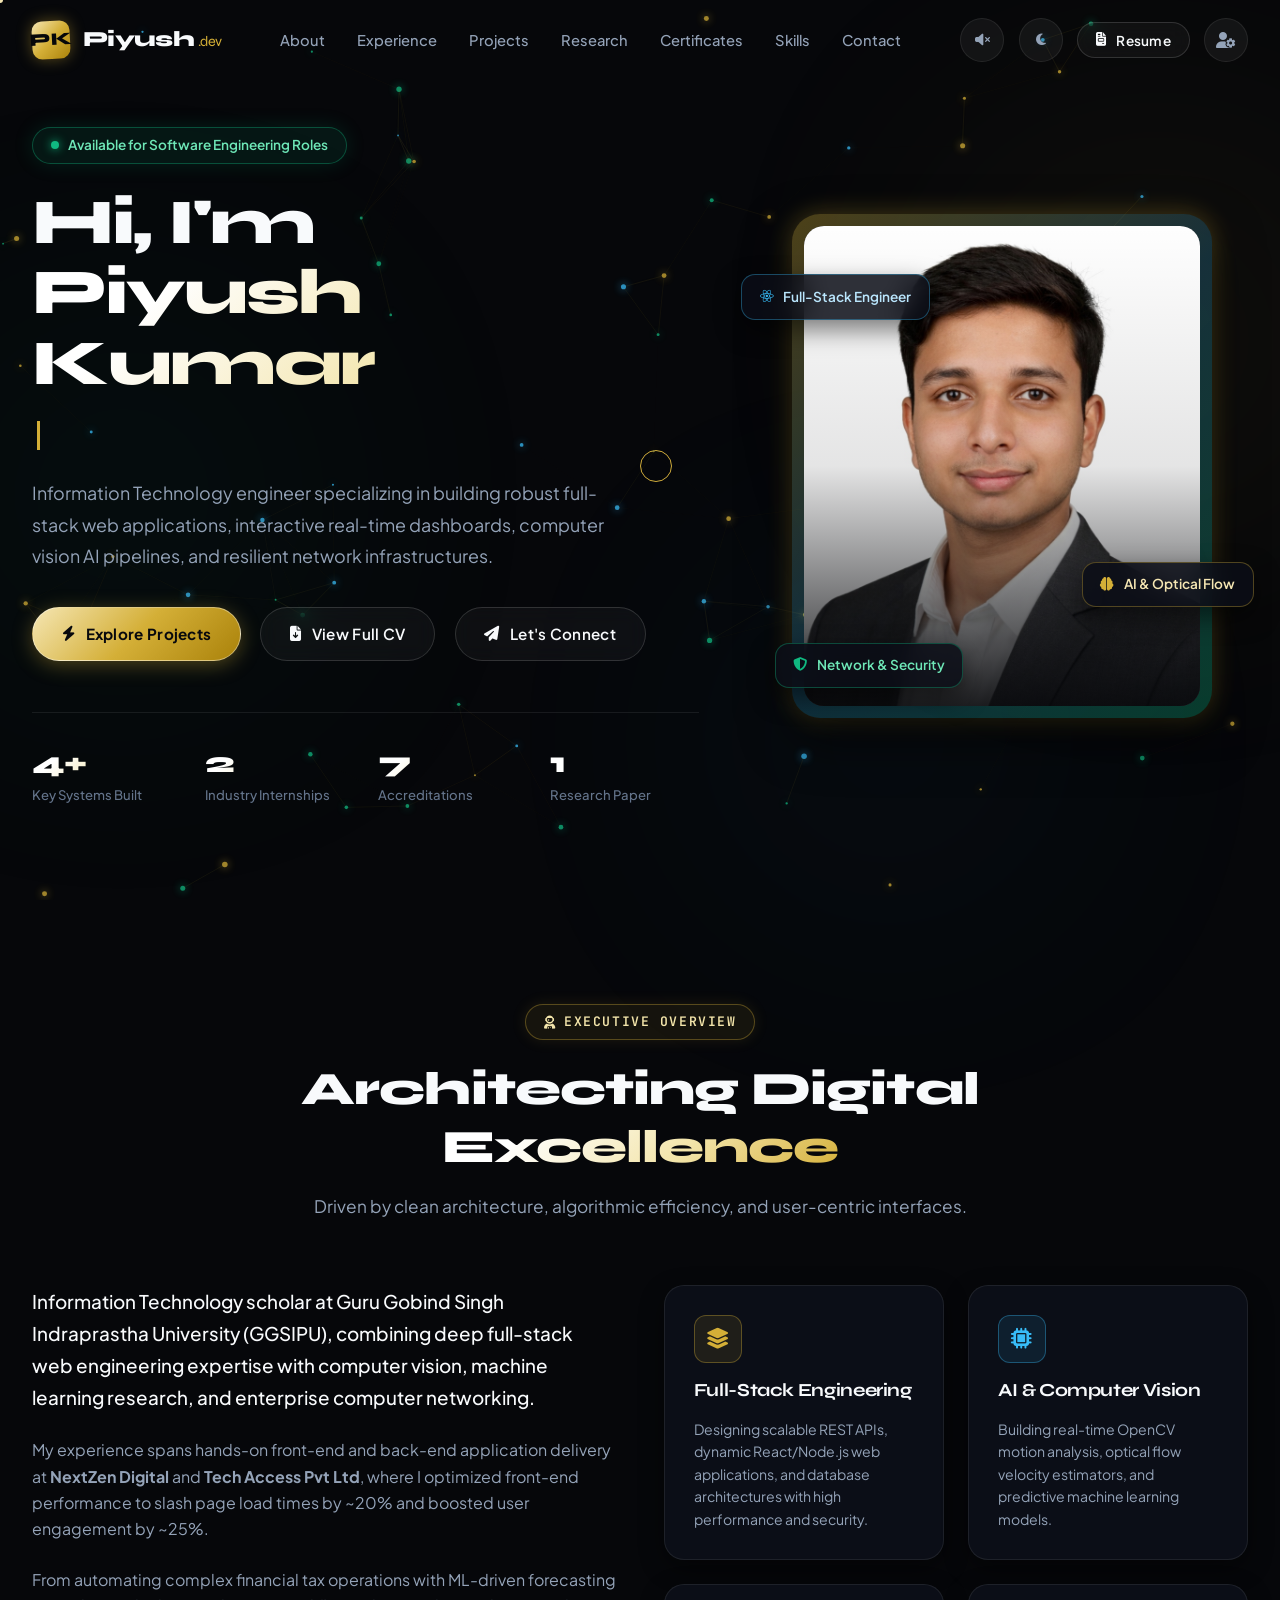
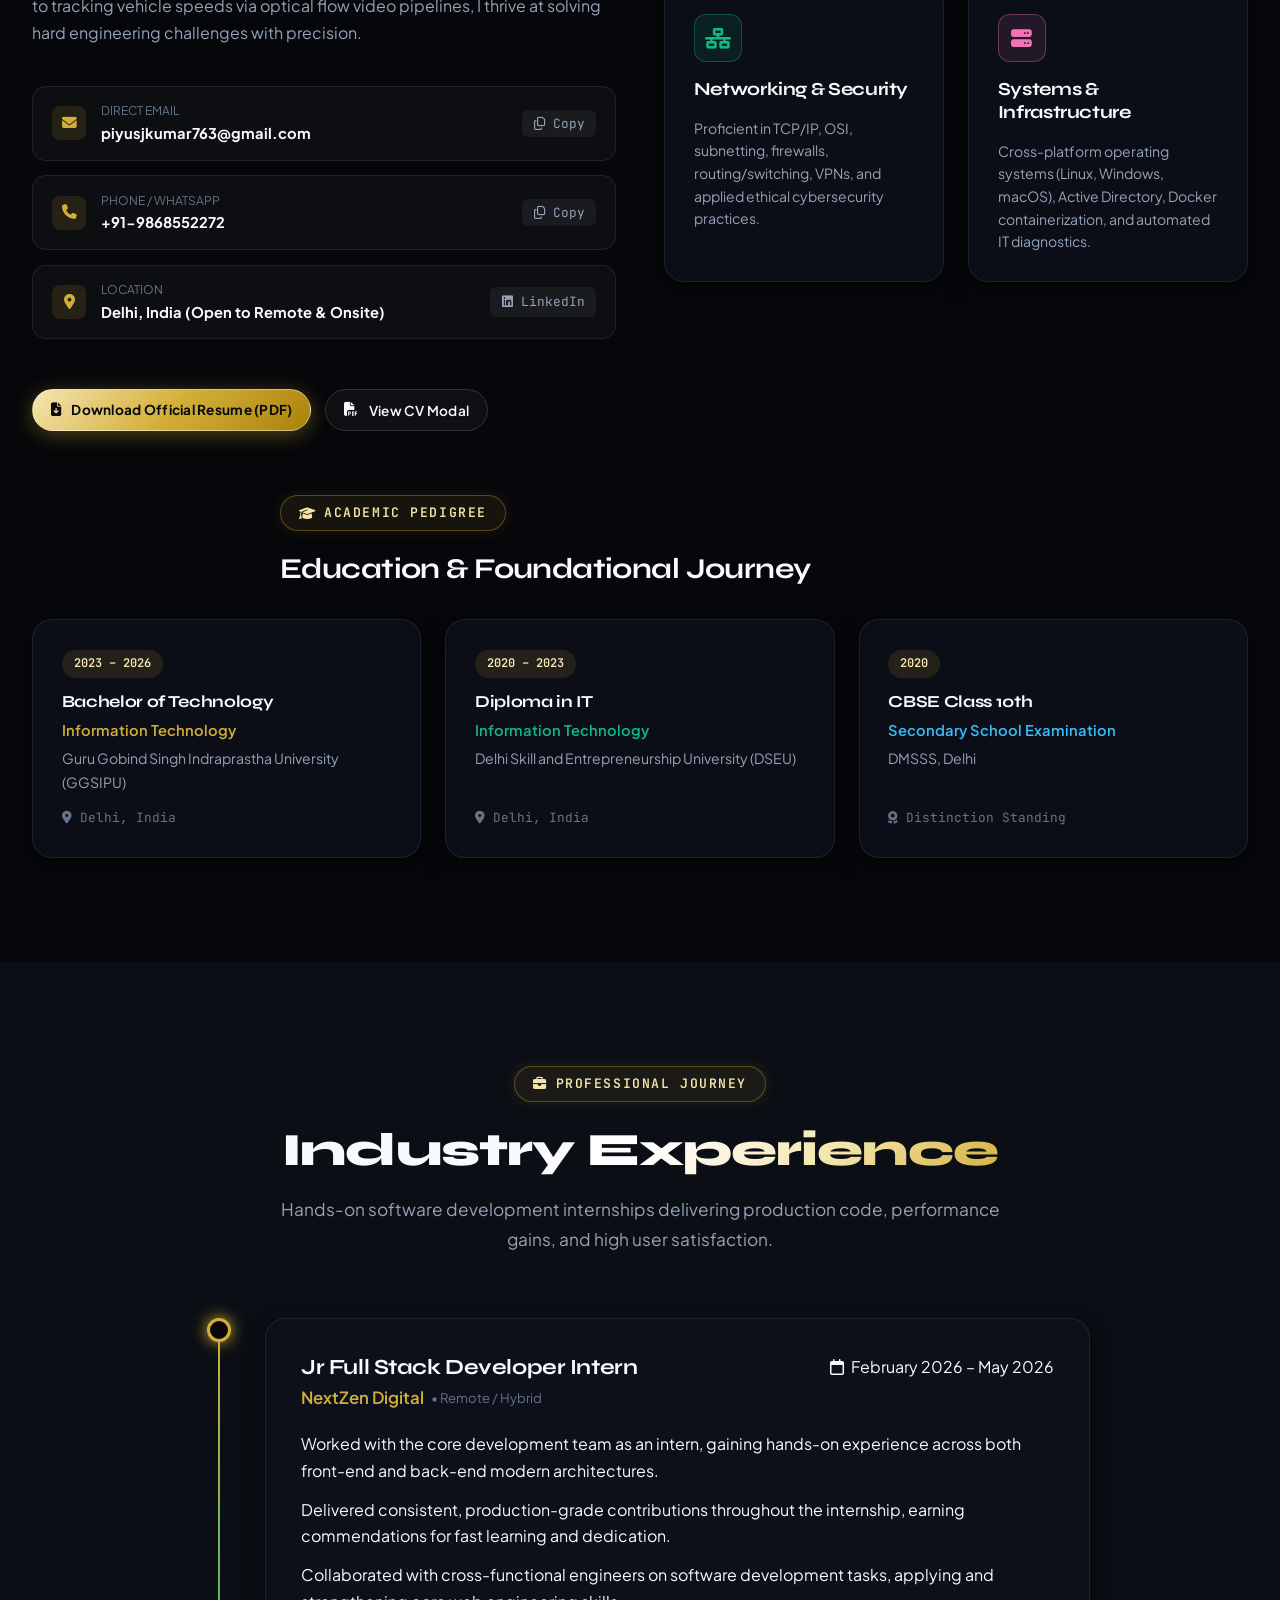
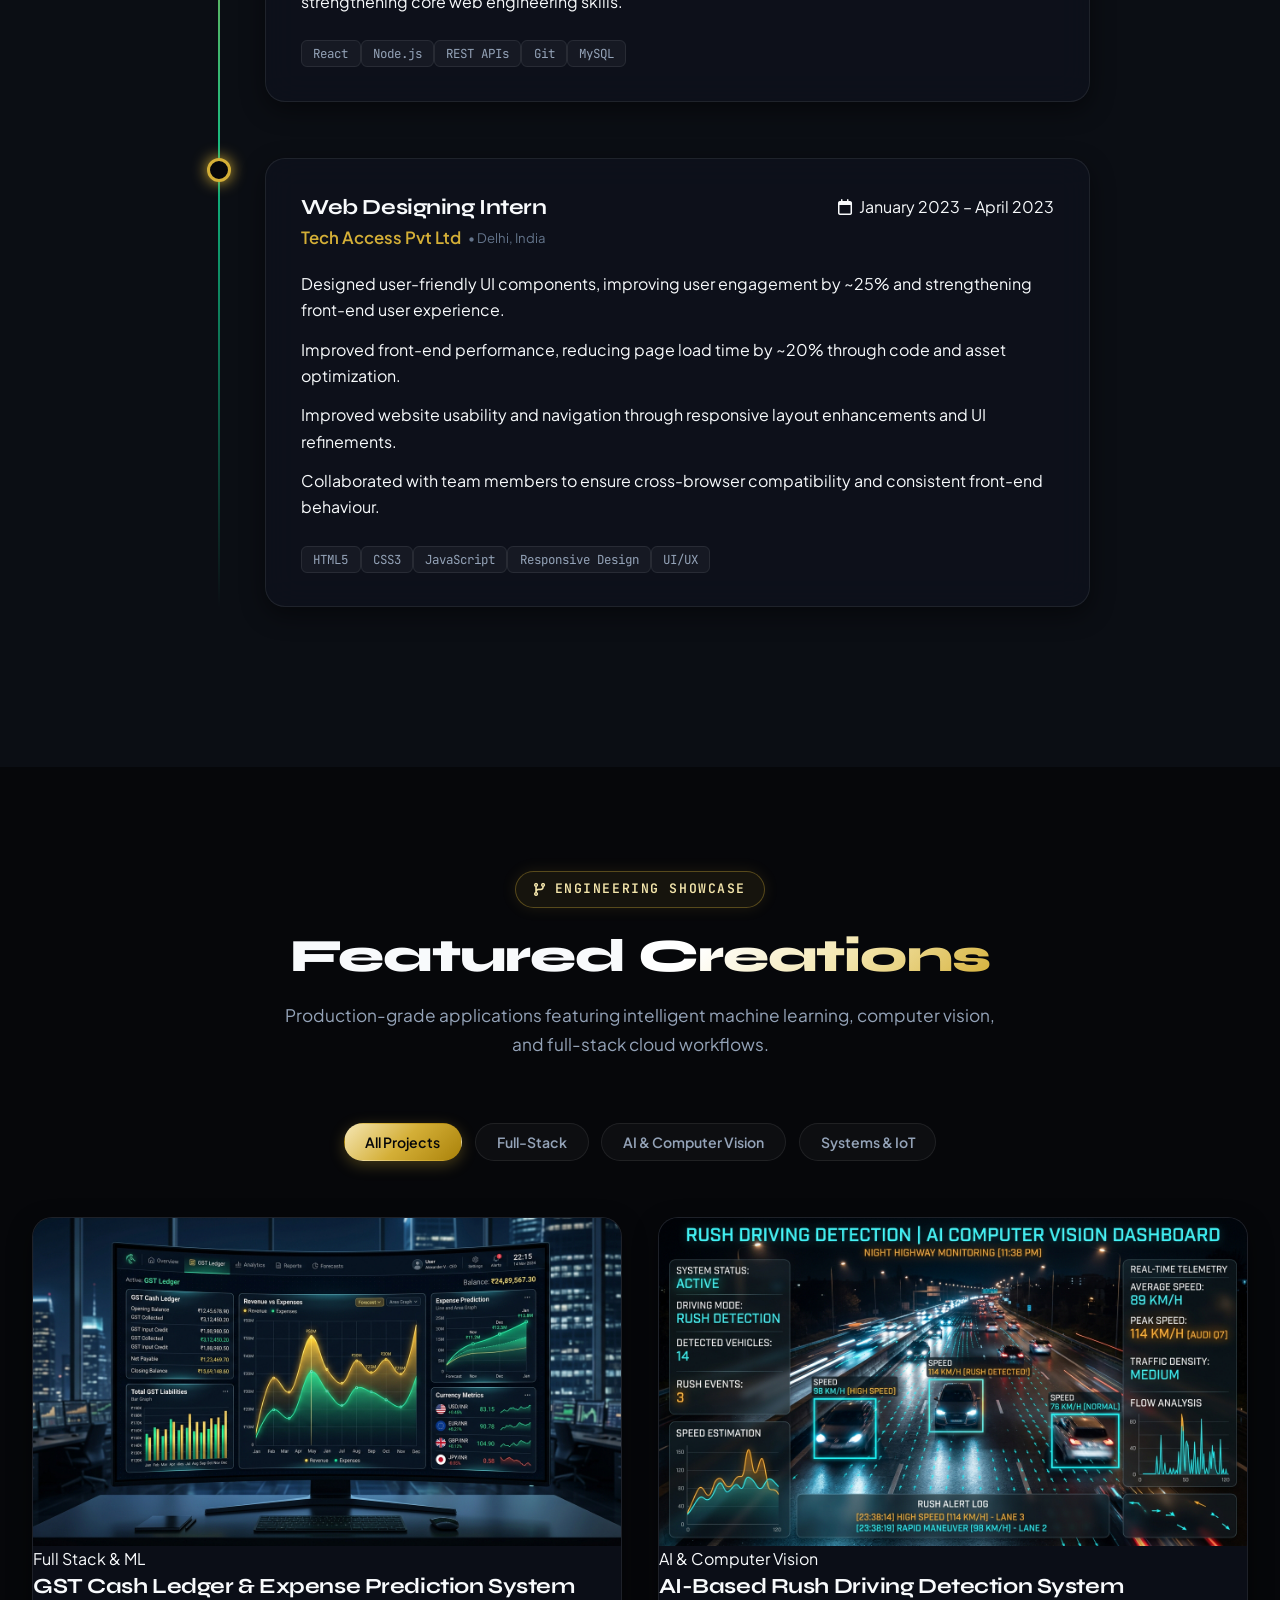
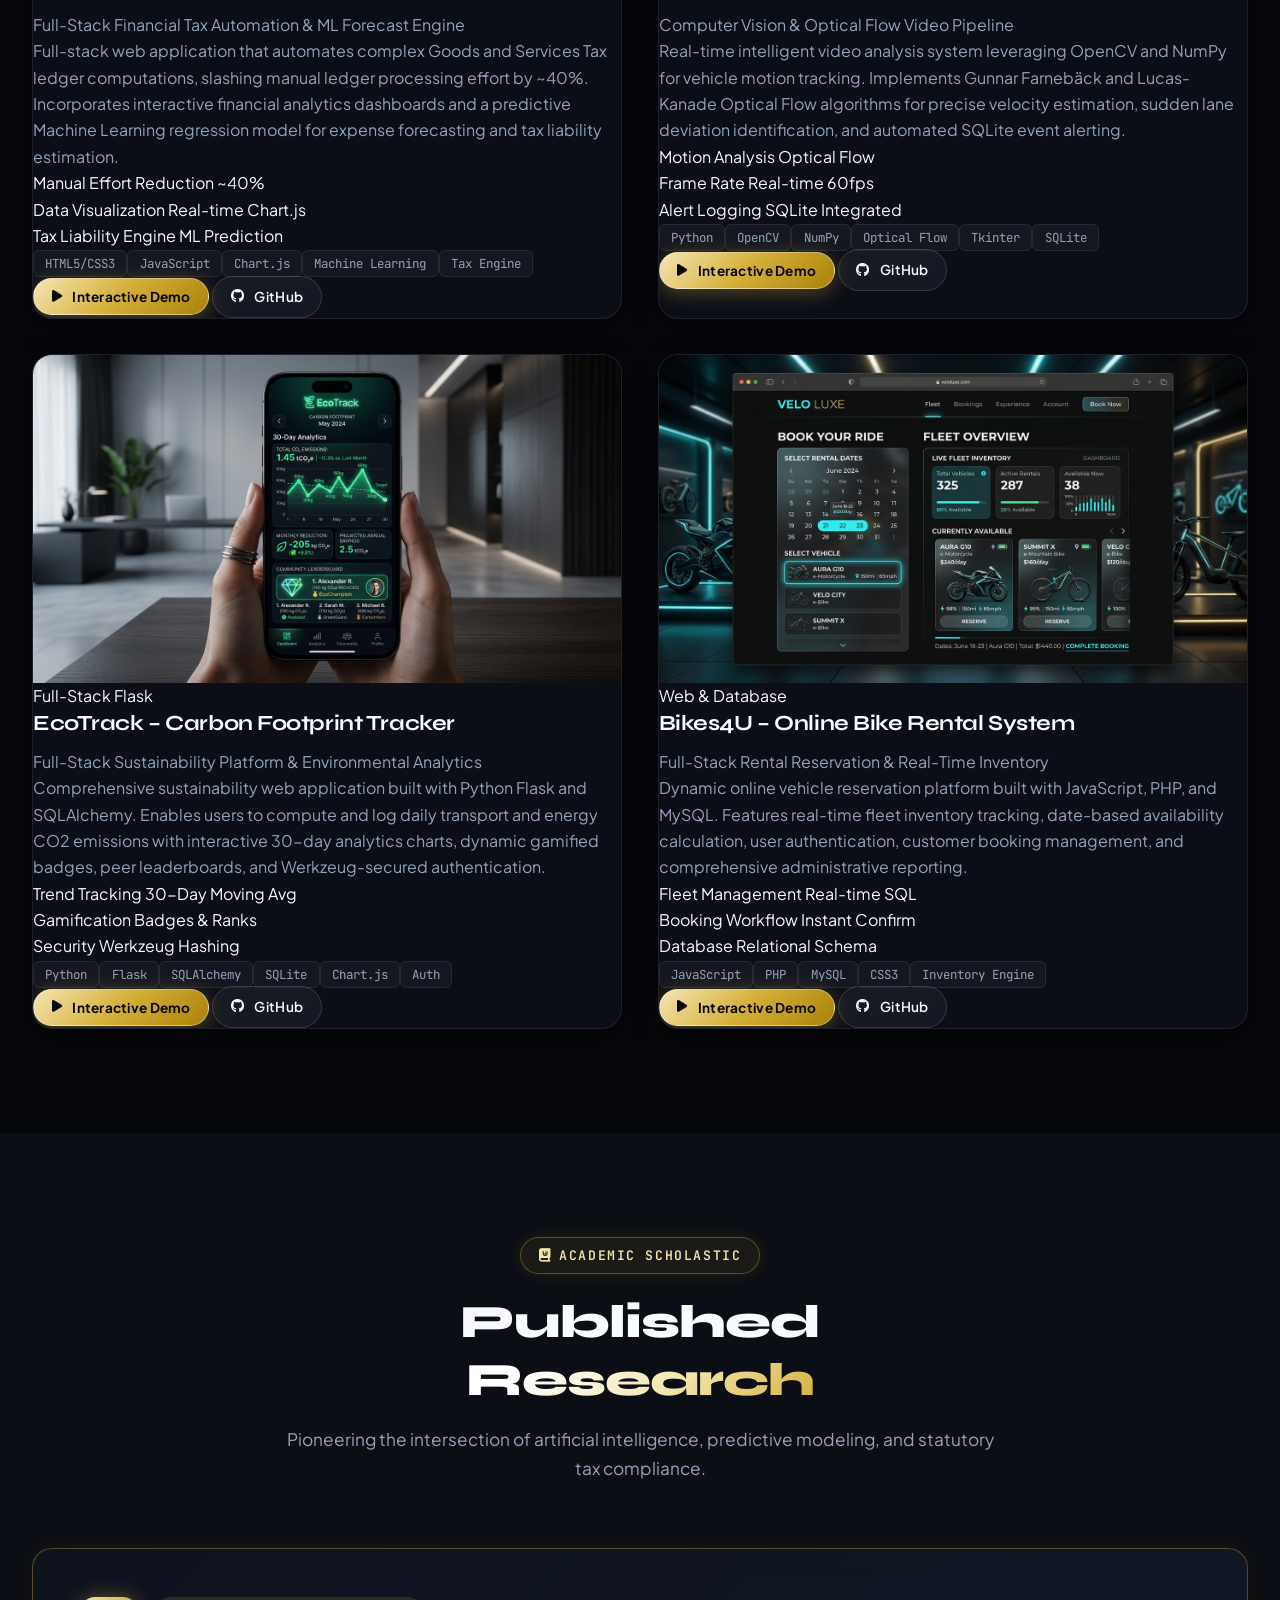
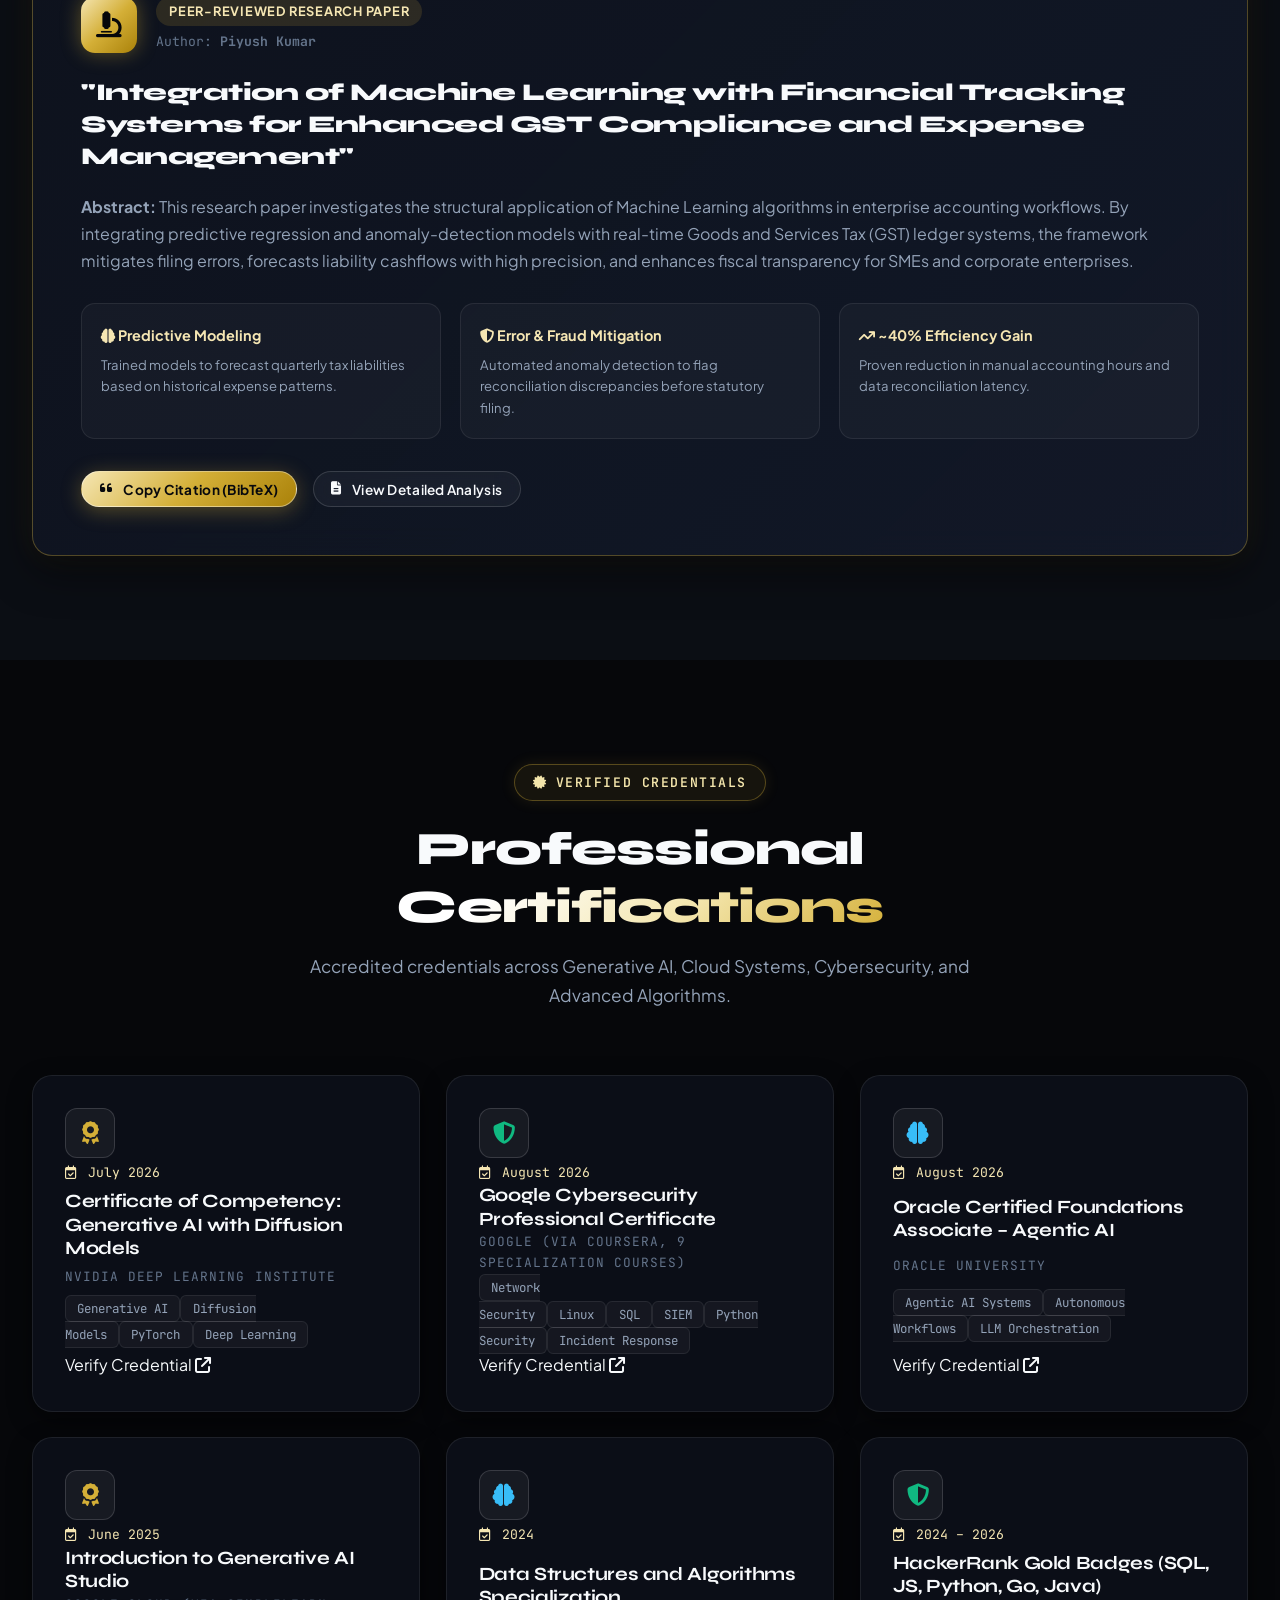
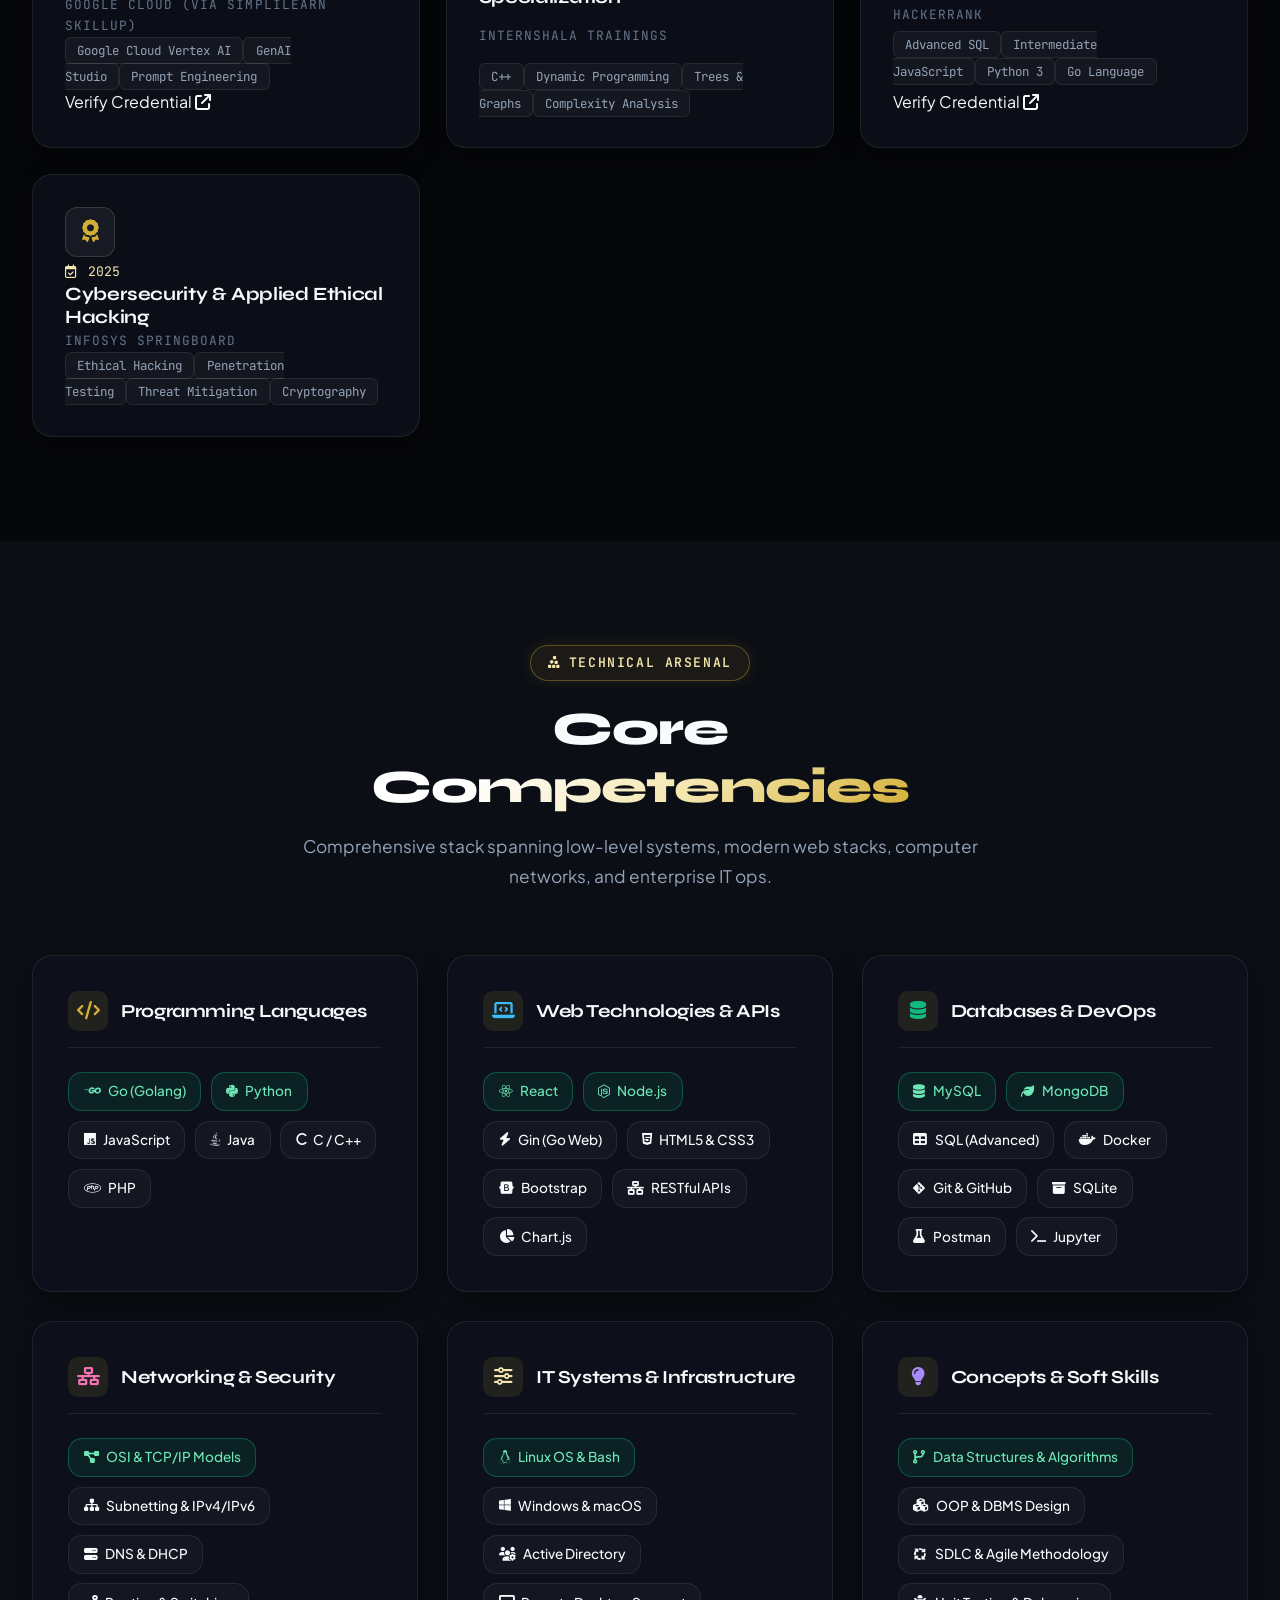
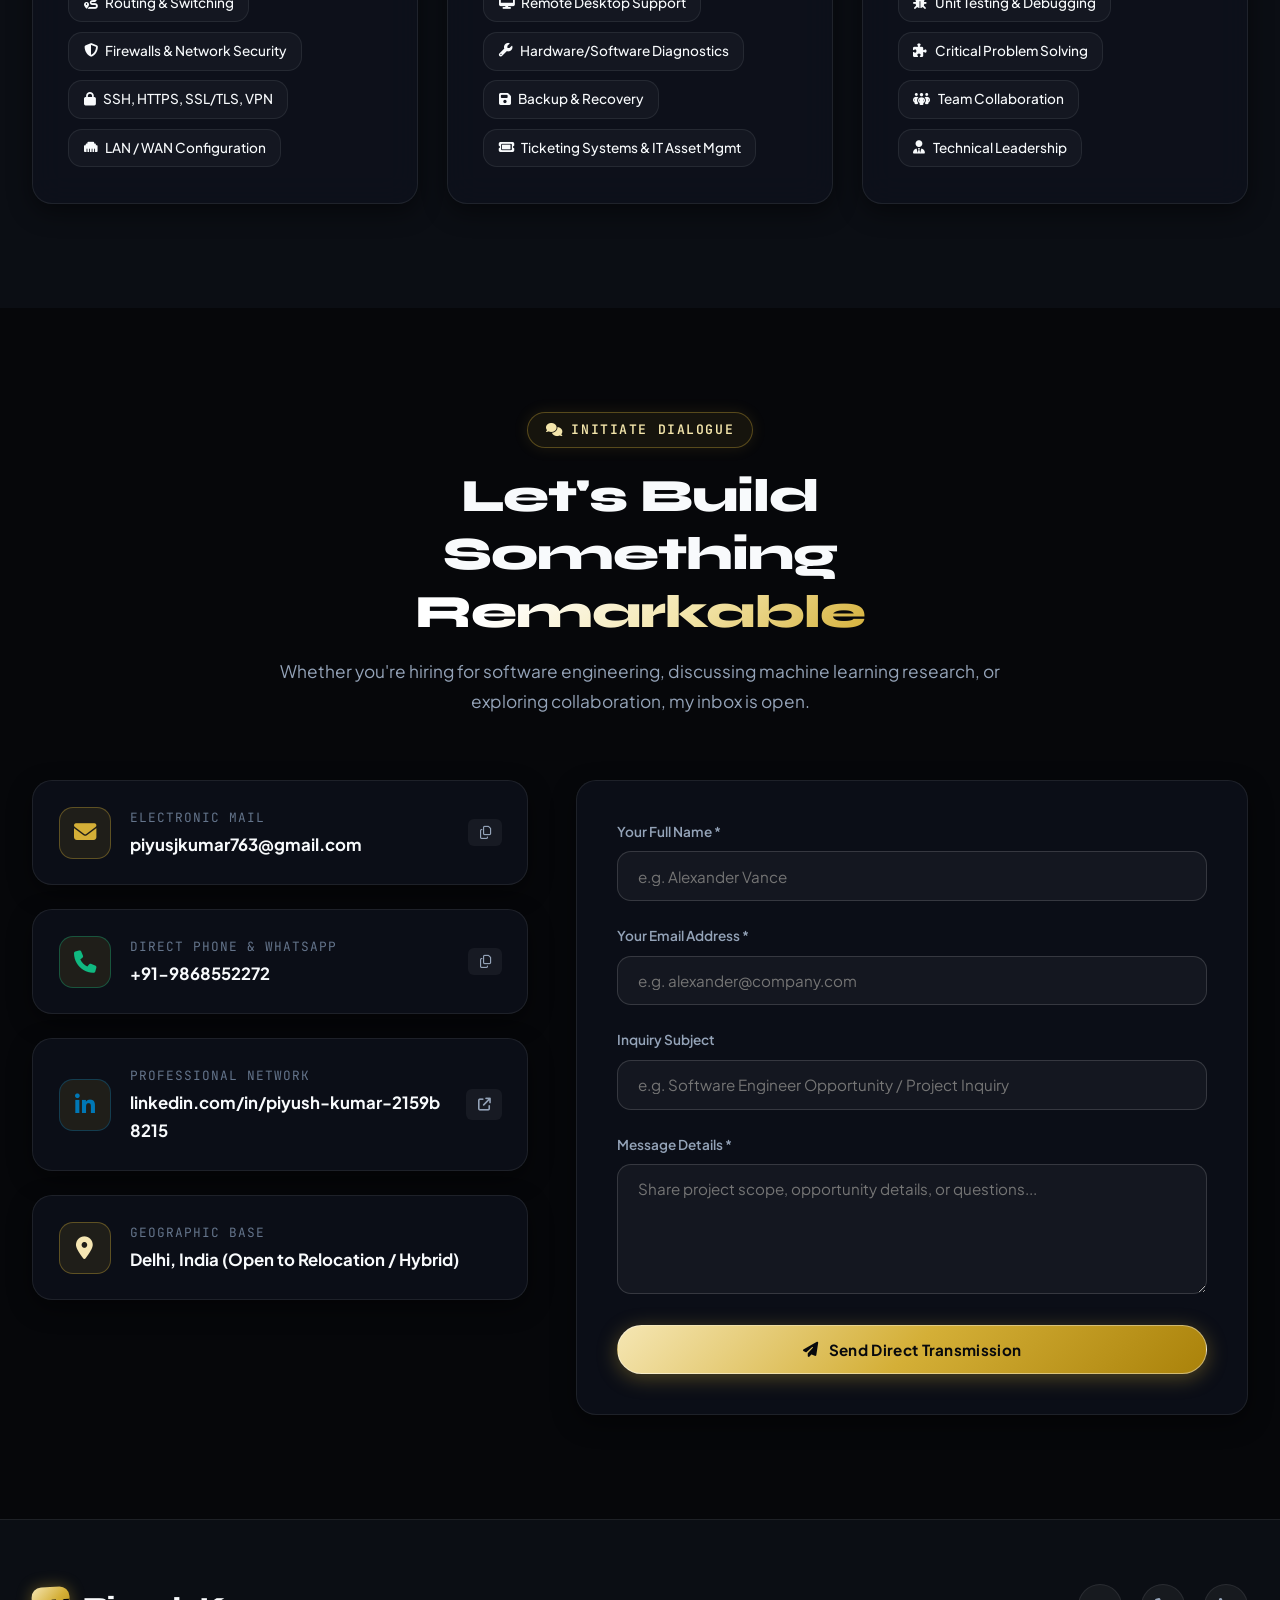
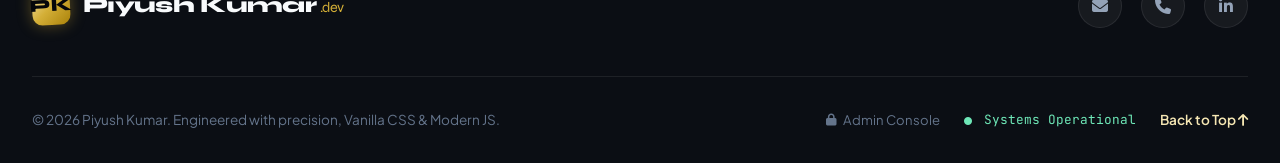
==== index.html @ ac71f256 "Add files via upload" ====
<!DOCTYPE html>
<html lang="en" data-theme="dark">
<head>
  <meta charset="UTF-8">
  <meta name="viewport" content="width=device-width, initial-scale=1.0">
  
  <!-- Primary Meta Tags -->
  <title>Piyush Kumar — Software Developer & IT Systems Specialist | Portfolio</title>
  <meta name="title" content="Piyush Kumar — Software Developer & IT Systems Specialist">
  <meta name="description" content="Official portfolio of Piyush Kumar: Full-Stack Developer, AI/ML Researcher, and IT Specialist skilled in React, Node.js, Python, Go, Docker, and Computer Networking.">
  <meta name="keywords" content="Piyush Kumar, Full Stack Developer, Software Engineer, Portfolio, Delhi, React, Python, Machine Learning, Computer Vision, Cybersecurity, GGSIPU">
  <meta name="author" content="Piyush Kumar">

  <!-- Open Graph / Facebook / LinkedIn -->
  <meta property="og:type" content="website">
  <meta property="og:url" content="https://linkedin.com/in/piyush-kumar-2159b8215">
  <meta property="og:title" content="Piyush Kumar — Luxury Portfolio">
  <meta property="og:description" content="Explore cutting-edge full-stack projects, AI computer vision systems, and published machine learning research.">
  <meta property="og:image" content="assets/images/avatar.jpg">

  <!-- Favicon -->
  <link rel="icon" type="image/svg+xml" href="data:image/svg+xml,<svg xmlns='http://www.w3.org/2000/svg' viewBox='0 0 100 100'><text y='.9em' font-size='90'>⚡</text></svg>">

  <!-- Font Awesome 6 Icons -->
  <link rel="stylesheet" href="https://cdnjs.cloudflare.com/ajax/libs/font-awesome/6.5.1/css/all.min.css">

  <!-- Main Luxury Stylesheet -->
  <link rel="stylesheet" href="css/style.css">
</head>
<body>

  <!-- Ambient Glow Effects -->
  <div class="ambient-glow glow-gold"></div>
  <div class="ambient-glow glow-emerald"></div>
  <div class="ambient-glow glow-cyan"></div>

  <!-- Interactive Background Canvas Particles -->
  <canvas id="bg-canvas"></canvas>

  <!-- Custom Cursor Elements -->
  <div class="custom-cursor" id="custom-cursor"></div>
  <div class="custom-cursor-dot" id="custom-cursor-dot"></div>

  <!-- ==========================================================================
       HEADER & NAVIGATION
       ========================================================================== -->
  <header class="header" id="header">
    <div class="container header-container">
      <a href="#hero" class="logo" id="logo-link">
        <div class="logo-symbol">PK</div>
        <div class="logo-text">Piyush<span>.dev</span></div>
      </a>

      <nav class="nav-links" id="nav-menu">
        <a href="#about" class="nav-link">About</a>
        <a href="#experience" class="nav-link">Experience</a>
        <a href="#projects" class="nav-link">Projects</a>
        <a href="#research" class="nav-link">Research</a>
        <a href="#certifications" class="nav-link">Certificates</a>
        <a href="#skills" class="nav-link">Skills</a>
        <a href="#contact" class="nav-link">Contact</a>
      </nav>

      <div class="nav-actions">
        <!-- Audio Ambient SFX Toggle -->
        <button class="btn-icon" id="sound-toggle" title="Toggle Interaction Sound FX" aria-label="Toggle Sound">
          <i class="fa-solid fa-volume-xmark" id="sound-icon"></i>
        </button>

        <!-- Light/Dark Mode Switcher -->
        <button class="btn-icon" id="theme-toggle" title="Switch Theme Palette" aria-label="Switch Theme">
          <i class="fa-solid fa-moon" id="theme-icon"></i>
        </button>

        <!-- Resume Modal Trigger -->
        <button class="btn btn-secondary btn-sm" id="open-resume-btn">
          <i class="fa-solid fa-file-invoice"></i> Resume
        </button>

        <!-- Admin Control Center Trigger -->
        <a href="admin.html" class="btn-icon" title="Admin Portal & Database Engine" aria-label="Admin Portal">
          <i class="fa-solid fa-user-gear"></i>
        </a>

        <!-- Mobile Nav Toggle -->
        <button class="nav-toggle-btn btn-icon" id="nav-toggle" aria-label="Toggle navigation">
          <i class="fa-solid fa-bars"></i>
        </button>
      </div>
    </div>
  </header>

  <!-- ==========================================================================
       HERO SECTION
       ========================================================================== -->
  <section class="hero-section" id="hero">
    <div class="container">
      <div class="hero-grid">
        
        <!-- Left: Hero Content -->
        <div class="hero-content">
          <div class="hero-badge">
            <span class="hero-badge-pulse"></span>
            <span>Available for Software Engineering Roles</span>
          </div>

          <h1 class="hero-title">
            Hi, I'm <span class="gradient-text">Piyush Kumar</span>
          </h1>

          <div class="hero-typewriter-wrapper">
            <span id="typewriter-text"></span>
            <span class="typewriter-cursor"></span>
          </div>

          <p class="hero-description">
            Information Technology engineer specializing in building robust full-stack web applications, 
            interactive real-time dashboards, computer vision AI pipelines, and resilient network infrastructures.
          </p>

          <div class="hero-cta-group">
            <a href="#projects" class="btn btn-primary" id="hero-projects-cta">
              <i class="fa-solid fa-bolt"></i> Explore Projects
            </a>
            <button class="btn btn-secondary" id="hero-resume-cta">
              <i class="fa-solid fa-file-arrow-down"></i> View Full CV
            </button>
            <a href="#contact" class="btn btn-secondary" id="hero-contact-cta">
              <i class="fa-solid fa-paper-plane"></i> Let's Connect
            </a>
          </div>

          <!-- Hero Quick Metrics -->
          <div class="hero-metrics-row">
            <div class="metric-item">
              <span class="metric-number">4+</span>
              <span class="metric-label">Key Systems Built</span>
            </div>
            <div class="metric-item">
              <span class="metric-number">2</span>
              <span class="metric-label">Industry Internships</span>
            </div>
            <div class="metric-item">
              <span class="metric-number">7+</span>
              <span class="metric-label">Accreditations</span>
            </div>
            <div class="metric-item">
              <span class="metric-number">1</span>
              <span class="metric-label">Research Paper</span>
            </div>
          </div>
        </div>

        <!-- Right: Luxury Profile Visual Card -->
        <div class="hero-visual">
          <div class="hero-image-card" id="hero-tilt-card">
            <div class="hero-image-inner">
              <img src="assets/images/avatar.jpg" alt="Piyush Kumar — Full Stack Developer" loading="lazy">
              <div class="hero-image-overlay"></div>
            </div>

            <!-- Floating Interactive Chips -->
            <div class="floating-chip chip-1">
              <i class="fa-brands fa-react" style="color: #38bdf8;"></i>
              <span>Full-Stack Engineer</span>
            </div>
            <div class="floating-chip chip-2">
              <i class="fa-solid fa-brain" style="color: #d4af37;"></i>
              <span>AI & Optical Flow</span>
            </div>
            <div class="floating-chip chip-3">
              <i class="fa-solid fa-shield-halved" style="color: #10b981;"></i>
              <span>Network & Security</span>
            </div>
          </div>
        </div>

      </div>
    </div>
  </section>

  <!-- ==========================================================================
       ABOUT & PILLARS SECTION
       ========================================================================== -->
  <section class="section" id="about">
    <div class="container">
      <div class="section-header">
        <span class="section-tag"><i class="fa-solid fa-user-astronaut"></i> Executive Overview</span>
        <h2 class="section-title">Architecting Digital <span class="gradient-text">Excellence</span></h2>
        <p class="section-subtitle">
          Driven by clean architecture, algorithmic efficiency, and user-centric interfaces.
        </p>
      </div>

      <div class="about-grid">
        <!-- Story & Contact Badges -->
        <div class="about-story">
          <p class="about-lead">
            I am an Information Technology scholar at <strong>Guru Gobind Singh Indraprastha University (GGSIPU)</strong>, combining deep full-stack web engineering expertise with computer vision, machine learning research, and enterprise computer networking.
          </p>
          <p>
            My experience spans hands-on front-end and back-end application delivery at <strong>NextZen Digital</strong> and <strong>Tech Access Pvt Ltd</strong>, where I optimized front-end performance to slash page load times by ~20% and boosted user engagement by ~25%.
          </p>
          <p>
            From automating complex financial tax operations with ML-driven forecasting to tracking vehicle speeds via optical flow video pipelines, I thrive at solving hard engineering challenges with precision.
          </p>

          <div class="about-contact-badges">
            <div class="contact-quick-item">
              <div class="quick-left">
                <div class="quick-icon"><i class="fa-solid fa-envelope"></i></div>
                <div>
                  <div style="font-size: 0.75rem; color: var(--text-dim);">DIRECT EMAIL</div>
                  <strong style="color: var(--text-main);">piyusjkumar763@gmail.com</strong>
                </div>
              </div>
              <button class="copy-btn" data-copy="piyusjkumar763@gmail.com">
                <i class="fa-regular fa-copy"></i> Copy
              </button>
            </div>

            <div class="contact-quick-item">
              <div class="quick-left">
                <div class="quick-icon"><i class="fa-solid fa-phone"></i></div>
                <div>
                  <div style="font-size: 0.75rem; color: var(--text-dim);">PHONE / WHATSAPP</div>
                  <strong style="color: var(--text-main);">+91-9868552272</strong>
                </div>
              </div>
              <button class="copy-btn" data-copy="+919868552272">
                <i class="fa-regular fa-copy"></i> Copy
              </button>
            </div>

            <div class="contact-quick-item">
              <div class="quick-left">
                <div class="quick-icon"><i class="fa-solid fa-location-dot"></i></div>
                <div>
                  <div style="font-size: 0.75rem; color: var(--text-dim);">LOCATION</div>
                  <strong style="color: var(--text-main);">Delhi, India (Open to Remote & Onsite)</strong>
                </div>
              </div>
              <a href="https://linkedin.com/in/piyush-kumar-2159b8215" target="_blank" rel="noopener noreferrer" class="copy-btn">
                <i class="fa-brands fa-linkedin"></i> LinkedIn
              </a>
            </div>
          </div>

          <!-- Quick Resume Download & Preview Actions -->
          <div style="margin-top: 1.6rem; display: flex; gap: 0.9rem; flex-wrap: wrap;">
            <a href="assets/docs/Piyush_Kumar_Resume.pdf" download="Piyush_Kumar_Resume.pdf" class="btn btn-primary btn-sm">
              <i class="fa-solid fa-file-arrow-down"></i> Download Official Resume (PDF)
            </a>
            <button class="btn btn-secondary btn-sm" id="about-resume-btn">
              <i class="fa-solid fa-file-pdf"></i> View CV Modal
            </button>
          </div>
        </div>

        <!-- 4 Engineering Pillars -->
        <div class="pillars-grid">
          <div class="glass-card pillar-card">
            <div class="pillar-icon-box"><i class="fa-solid fa-layer-group"></i></div>
            <h3 class="pillar-title">Full-Stack Engineering</h3>
            <p class="pillar-desc">
              Designing scalable REST APIs, dynamic React/Node.js web applications, and database architectures with high performance and security.
            </p>
          </div>

          <div class="glass-card pillar-card">
            <div class="pillar-icon-box"><i class="fa-solid fa-microchip"></i></div>
            <h3 class="pillar-title">AI & Computer Vision</h3>
            <p class="pillar-desc">
              Building real-time OpenCV motion analysis, optical flow velocity estimators, and predictive machine learning models.
            </p>
          </div>

          <div class="glass-card pillar-card">
            <div class="pillar-icon-box"><i class="fa-solid fa-network-wired"></i></div>
            <h3 class="pillar-title">Networking & Security</h3>
            <p class="pillar-desc">
              Proficient in TCP/IP, OSI, subnetting, firewalls, routing/switching, VPNs, and applied ethical cybersecurity practices.
            </p>
          </div>

          <div class="glass-card pillar-card">
            <div class="pillar-icon-box"><i class="fa-solid fa-server"></i></div>
            <h3 class="pillar-title">Systems & Infrastructure</h3>
            <p class="pillar-desc">
              Cross-platform operating systems (Linux, Windows, macOS), Active Directory, Docker containerization, and automated IT diagnostics.
            </p>
          </div>
        </div>
      </div>

      <!-- Education Pedigree -->
      <div class="education-section-block">
        <div class="section-header" style="margin-bottom: 2rem; text-align: left;">
          <span class="section-tag"><i class="fa-solid fa-graduation-cap"></i> Academic Pedigree</span>
          <h3 style="font-size: 1.8rem; color: var(--text-main);">Education & Foundational Journey</h3>
        </div>

        <div class="edu-grid">
          <div class="glass-card edu-card">
            <div>
              <span class="edu-badge">2023 – 2026</span>
              <h4 class="edu-degree">Bachelor of Technology</h4>
              <div style="color: var(--gold-primary); font-weight: 600; font-size: 0.92rem; margin-bottom: 0.3rem;">Information Technology</div>
              <p class="edu-school">Guru Gobind Singh Indraprastha University (GGSIPU)</p>
            </div>
            <div class="edu-date"><i class="fa-solid fa-location-dot"></i> Delhi, India</div>
          </div>

          <div class="glass-card edu-card">
            <div>
              <span class="edu-badge">2020 – 2023</span>
              <h4 class="edu-degree">Diploma in IT</h4>
              <div style="color: var(--emerald-primary); font-weight: 600; font-size: 0.92rem; margin-bottom: 0.3rem;">Information Technology</div>
              <p class="edu-school">Delhi Skill and Entrepreneurship University (DSEU)</p>
            </div>
            <div class="edu-date"><i class="fa-solid fa-location-dot"></i> Delhi, India</div>
          </div>

          <div class="glass-card edu-card">
            <div>
              <span class="edu-badge">2020</span>
              <h4 class="edu-degree">CBSE Class 10th</h4>
              <div style="color: var(--cyan-primary); font-weight: 600; font-size: 0.92rem; margin-bottom: 0.3rem;">Secondary School Examination</div>
              <p class="edu-school">DMSSS, Delhi</p>
            </div>
            <div class="edu-date"><i class="fa-solid fa-award"></i> Distinction Standing</div>
          </div>
        </div>
      </div>

    </div>
  </section>

  <!-- ==========================================================================
       EXPERIENCE SECTION
       ========================================================================== -->
  <section class="section" id="experience" style="background: var(--bg-secondary);">
    <div class="container">
      <div class="section-header">
        <span class="section-tag"><i class="fa-solid fa-briefcase"></i> Professional Journey</span>
        <h2 class="section-title">Industry <span class="gradient-text">Experience</span></h2>
        <p class="section-subtitle">
          Hands-on software development internships delivering production code, performance gains, and high user satisfaction.
        </p>
      </div>

      <div class="timeline-container">
        
        <!-- Experience 1: NextZen Digital -->
        <div class="timeline-item">
          <div class="timeline-dot"></div>
          <div class="glass-card timeline-card">
            <div class="timeline-header">
              <div>
                <h3 class="timeline-role">Jr Full Stack Developer Intern</h3>
                <div class="timeline-company">
                  <i class="fa-solid fa-building"></i> NextZen Digital
                </div>
              </div>
              <span class="timeline-period">Feb 2026 – May 2026</span>
            </div>

            <div class="timeline-bullets">
              <div class="timeline-bullet">
                <i class="fa-solid fa-circle-check"></i>
                <span>Worked directly with the core engineering team, gaining comprehensive hands-on full-stack development experience across both front-end and back-end technologies.</span>
              </div>
              <div class="timeline-bullet">
                <i class="fa-solid fa-circle-check"></i>
                <span>Delivered consistent, production-grade contributions throughout the tenure, earning commendations for work ethic, reliability, and rapid problem-solving.</span>
              </div>
              <div class="timeline-bullet">
                <i class="fa-solid fa-circle-check"></i>
                <span>Collaborated in Agile sprints, reviewing PRs, integrating RESTful services, and strengthening modular code architecture.</span>
              </div>
            </div>

            <div class="impact-pills-row">
              <span class="impact-pill"><i class="fa-solid fa-code"></i> Full-Stack Engineering</span>
              <span class="impact-pill"><i class="fa-solid fa-arrows-rotate"></i> Agile / Scrum</span>
              <span class="impact-pill"><i class="fa-solid fa-plug"></i> REST APIs & Databases</span>
            </div>
          </div>
        </div>

        <!-- Experience 2: Tech Access Pvt Ltd -->
        <div class="timeline-item">
          <div class="timeline-dot"></div>
          <div class="glass-card timeline-card">
            <div class="timeline-header">
              <div>
                <h3 class="timeline-role">Web Designing Intern</h3>
                <div class="timeline-company">
                  <i class="fa-solid fa-building"></i> Tech Access Pvt Ltd
                </div>
              </div>
              <span class="timeline-period">Jan 2023 – April 2023</span>
            </div>

            <div class="timeline-bullets">
              <div class="timeline-bullet">
                <i class="fa-solid fa-circle-check"></i>
                <span>Designed highly intuitive, user-friendly UI components that improved overall user engagement by <strong>~25%</strong> across client websites.</span>
              </div>
              <div class="timeline-bullet">
                <i class="fa-solid fa-circle-check"></i>
                <span>Engineered front-end performance optimizations, reducing page load times by <strong>~20%</strong> through asset compression, DOM tree minimization, and script refactoring.</span>
              </div>
              <div class="timeline-bullet">
                <i class="fa-solid fa-circle-check"></i>
                <span>Enhanced usability and navigation flows across multi-device viewports and ensured bulletproof cross-browser compatibility.</span>
              </div>
            </div>

            <div class="impact-pills-row">
              <span class="impact-pill" style="background: rgba(212,175,55,0.12); border-color: var(--border-gold); color: var(--gold-light);">
                <i class="fa-solid fa-arrow-trend-up"></i> +25% User Engagement
              </span>
              <span class="impact-pill" style="background: rgba(56,189,248,0.12); border-color: var(--border-cyan); color: var(--cyan-light);">
                <i class="fa-solid fa-gauge-high"></i> -20% Page Load Time
              </span>
              <span class="impact-pill"><i class="fa-solid fa-mobile-screen"></i> Responsive UI/UX</span>
            </div>
          </div>
        </div>

      </div>
    </div>
  </section>

  <!-- ==========================================================================
       FEATURED PROJECTS SECTION
       ========================================================================== -->
  <section class="section" id="projects">
    <div class="container">
      <div class="section-header">
        <span class="section-tag"><i class="fa-solid fa-code-branch"></i> Engineering Showcase</span>
        <h2 class="section-title">Featured <span class="gradient-text">Creations</span></h2>
        <p class="section-subtitle">
          Production-grade applications featuring intelligent machine learning, computer vision, and full-stack cloud workflows.
        </p>
      </div>

      <!-- Filter Controls -->
      <div class="projects-filter-bar">
        <button class="filter-btn active" data-filter="all">All Projects</button>
        <button class="filter-btn" data-filter="fullstack">Full-Stack</button>
        <button class="filter-btn" data-filter="aiml">AI & Computer Vision</button>
        <button class="filter-btn" data-filter="systems">Systems & IoT</button>
      </div>

      <!-- Projects Grid -->
      <div class="projects-grid">
        
        <!-- Project 1: GST Cash Ledger -->
        <div class="glass-card project-card" data-category="fullstack aiml">
          <div class="project-image-wrap">
            <img src="assets/images/gst-ledger.jpg" alt="GST Cash Ledger and Expense Prediction System" loading="lazy">
            <span class="project-badge-tag"><i class="fa-solid fa-chart-line"></i> Fintech & ML</span>
          </div>
          <div class="project-content">
            <div>
              <h3 class="project-title">GST Cash Ledger & Expense Predictor</h3>
              <p class="project-desc">
                Full-stack financial management web application that automates GST calculations to reduce manual effort by <strong>~40%</strong>. Features dynamic Chart.js dashboards and an integrated Machine Learning model to forecast upcoming tax liabilities and corporate expenses.
              </p>
              <div class="project-tech-stack">
                <span class="tech-chip">HTML5 / CSS3</span>
                <span class="tech-chip">JavaScript</span>
                <span class="tech-chip">Chart.js</span>
                <span class="tech-chip">Machine Learning</span>
                <span class="tech-chip">REST APIs</span>
              </div>
            </div>
            <div class="project-actions">
              <button class="btn btn-primary btn-sm open-sim-btn" data-sim="gst">
                <i class="fa-solid fa-calculator"></i> Launch GST Simulator
              </button>
              <button class="btn btn-secondary btn-sm inspect-proj-btn" data-proj="gst">
                <i class="fa-solid fa-circle-info"></i> Architecture
              </button>
            </div>
          </div>
        </div>

        <!-- Project 2: AI Rush Driving Detection -->
        <div class="glass-card project-card" data-category="aiml systems">
          <div class="project-image-wrap">
            <img src="assets/images/driving-ai.jpg" alt="AI-Based Rush Driving Detection System" loading="lazy">
            <span class="project-badge-tag" style="border-color: var(--border-cyan); color: var(--cyan-light);">
              <i class="fa-solid fa-camera"></i> Computer Vision
            </span>
          </div>
          <div class="project-content">
            <div>
              <h3 class="project-title">AI Rush Driving & Speed Detector</h3>
              <p class="project-desc">
                High-performance video analysis system leveraging OpenCV and NumPy for real-time motion tracking. Implements <strong>Optical Flow</strong> algorithms for vehicle speed estimation, rapid maneuver detection, and automated SQLite event alerting.
              </p>
              <div class="project-tech-stack">
                <span class="tech-chip">Python</span>
                <span class="tech-chip">OpenCV</span>
                <span class="tech-chip">Optical Flow</span>
                <span class="tech-chip">NumPy</span>
                <span class="tech-chip">SQLite</span>
                <span class="tech-chip">Tkinter / Matplotlib</span>
              </div>
            </div>
            <div class="project-actions">
              <button class="btn btn-emerald btn-sm open-sim-btn" data-sim="driving">
                <i class="fa-solid fa-radar"></i> Test Optical Flow Radar
              </button>
              <button class="btn btn-secondary btn-sm inspect-proj-btn" data-proj="driving">
                <i class="fa-solid fa-circle-info"></i> Architecture
              </button>
            </div>
          </div>
        </div>

        <!-- Project 3: EcoTrack -->
        <div class="glass-card project-card" data-category="fullstack">
          <div class="project-image-wrap">
            <img src="assets/images/ecotrack.jpg" alt="EcoTrack Carbon Footprint Tracker" loading="lazy">
            <span class="project-badge-tag" style="border-color: var(--border-emerald); color: var(--emerald-light);">
              <i class="fa-solid fa-leaf"></i> Sustainability SaaS
            </span>
          </div>
          <div class="project-content">
            <div>
              <h3 class="project-title">EcoTrack — Carbon Footprint Tracker</h3>
              <p class="project-desc">
                Full-stack carbon emissions analytics platform built with Flask and SQLAlchemy. Includes daily emission calculators, 30-day trend visualizations with Chart.js, gamified community leaderboards, personalized eco-tips, and secure Werkzeug authentication.
              </p>
              <div class="project-tech-stack">
                <span class="tech-chip">Flask</span>
                <span class="tech-chip">Python</span>
                <span class="tech-chip">SQLAlchemy</span>
                <span class="tech-chip">SQLite</span>
                <span class="tech-chip">Chart.js</span>
                <span class="tech-chip">Werkzeug Auth</span>
              </div>
            </div>
            <div class="project-actions">
              <button class="btn btn-primary btn-sm open-sim-btn" data-sim="ecotrack">
                <i class="fa-solid fa-calculator"></i> Calculate CO2 Live
              </button>
              <button class="btn btn-secondary btn-sm inspect-proj-btn" data-proj="ecotrack">
                <i class="fa-solid fa-circle-info"></i> Details
              </button>
            </div>
          </div>
        </div>

        <!-- Project 4: Bikes4U -->
        <div class="glass-card project-card" data-category="fullstack systems">
          <div class="project-image-wrap">
            <img src="assets/images/bikes4u.jpg" alt="Bikes4U Online Rental System" loading="lazy">
            <span class="project-badge-tag">
              <i class="fa-solid fa-motorcycle"></i> Booking Portal
            </span>
          </div>
          <div class="project-content">
            <div>
              <h3 class="project-title">Bikes4U — Online Bike Rental System</h3>
              <p class="project-desc">
                Full-fledged online vehicle reservation and fleet management system built with JavaScript, PHP, and MySQL. Provides real-time fleet availability tracking, multi-category booking workflows, customer account management, and automated invoicing.
              </p>
              <div class="project-tech-stack">
                <span class="tech-chip">JavaScript</span>
                <span class="tech-chip">PHP</span>
                <span class="tech-chip">MySQL</span>
                <span class="tech-chip">Responsive CSS</span>
                <span class="tech-chip">Database Management</span>
              </div>
            </div>
            <div class="project-actions">
              <button class="btn btn-primary btn-sm open-sim-btn" data-sim="bikes4u">
                <i class="fa-solid fa-calendar-check"></i> Book Rental Demo
              </button>
              <button class="btn btn-secondary btn-sm inspect-proj-btn" data-proj="bikes4u">
                <i class="fa-solid fa-circle-info"></i> Schema
              </button>
            </div>
          </div>
        </div>

      </div>
    </div>
  </section>

  <!-- ==========================================================================
       RESEARCH & PUBLICATIONS SECTION
       ========================================================================== -->
  <section class="section" id="research" style="background: var(--bg-secondary);">
    <div class="container">
      <div class="section-header">
        <span class="section-tag"><i class="fa-solid fa-book-journal-whills"></i> Academic Scholastic</span>
        <h2 class="section-title">Published <span class="gradient-text">Research</span></h2>
        <p class="section-subtitle">
          Pioneering the intersection of artificial intelligence, predictive modeling, and statutory tax compliance.
        </p>
      </div>

      <div class="glass-card research-card">
        <div class="research-header">
          <div class="research-icon">
            <i class="fa-solid fa-microscope"></i>
          </div>
          <div>
            <span class="research-status">Peer-Reviewed Research Paper</span>
            <div style="font-family: var(--font-code); font-size: 0.82rem; color: var(--text-dim);">
              Author: <strong>Piyush Kumar</strong>
            </div>
          </div>
        </div>

        <h3 class="research-title">
          "Integration of Machine Learning with Financial Tracking Systems for Enhanced GST Compliance and Expense Management"
        </h3>

        <p class="research-abstract">
          <strong>Abstract:</strong> This research paper investigates the structural application of Machine Learning algorithms in enterprise accounting workflows. By integrating predictive regression and anomaly-detection models with real-time Goods and Services Tax (GST) ledger systems, the framework mitigates filing errors, forecasts liability cashflows with high precision, and enhances fiscal transparency for SMEs and corporate enterprises.
        </p>

        <div class="research-highlights-grid">
          <div class="research-mini-box">
            <div class="mini-box-title"><i class="fa-solid fa-brain"></i> Predictive Modeling</div>
            <div class="mini-box-text">Trained models to forecast quarterly tax liabilities based on historical expense patterns.</div>
          </div>
          <div class="research-mini-box">
            <div class="mini-box-title"><i class="fa-solid fa-shield-halved"></i> Error & Fraud Mitigation</div>
            <div class="mini-box-text">Automated anomaly detection to flag reconciliation discrepancies before statutory filing.</div>
          </div>
          <div class="research-mini-box">
            <div class="mini-box-title"><i class="fa-solid fa-arrow-trend-up"></i> ~40% Efficiency Gain</div>
            <div class="mini-box-text">Proven reduction in manual accounting hours and data reconciliation latency.</div>
          </div>
        </div>

        <div style="display: flex; gap: 1rem; flex-wrap: wrap;">
          <button class="btn btn-primary btn-sm" id="cite-paper-btn">
            <i class="fa-solid fa-quote-left"></i> Copy Citation (BibTeX)
          </button>
          <button class="btn btn-secondary btn-sm" id="read-abstract-btn">
            <i class="fa-solid fa-file-lines"></i> View Detailed Analysis
          </button>
        </div>
      </div>
    </div>
  </section>

  <!-- ==========================================================================
       CERTIFICATIONS SHOWROOM
       ========================================================================== -->
  <section class="section" id="certifications">
    <div class="container">
      <div class="section-header">
        <span class="section-tag"><i class="fa-solid fa-certificate"></i> Verified Credentials</span>
        <h2 class="section-title">Professional <span class="gradient-text">Certifications</span></h2>
        <p class="section-subtitle">
          Accredited credentials across Generative AI, Cloud Systems, Cybersecurity, and Advanced Algorithms.
        </p>
      </div>

      <div class="certifications-grid">
        
        <!-- Cert 1: NVIDIA -->
        <div class="glass-card cert-card cert-nvidia">
          <div>
            <div class="cert-card-top">
              <div class="cert-icon-wrap"><i class="fa-brands fa-nvidia"></i></div>
              <div>
                <span class="cert-issuer">NVIDIA Deep Learning Institute</span>
                <h4 class="cert-name">Generative AI with Diffusion Models</h4>
              </div>
            </div>
            <div class="cert-date"><i class="fa-solid fa-calendar-check"></i> Certified: July 2026</div>
            <p style="font-size: 0.85rem; color: var(--text-muted); margin-bottom: 1rem;">
              Mastered diffusion architectures, noise scheduling, sampling conditioning, and high-fidelity model training.
            </p>
          </div>
          <div class="cert-badge-pill">
            <i class="fa-solid fa-circle-check" style="color: #76b900;"></i> Verified Competency
          </div>
        </div>

        <!-- Cert 2: Google Cybersecurity -->
        <div class="glass-card cert-card cert-google">
          <div>
            <div class="cert-card-top">
              <div class="cert-icon-wrap"><i class="fa-brands fa-google"></i></div>
              <div>
                <span class="cert-issuer">Google & Coursera</span>
                <h4 class="cert-name">Google Cybersecurity Professional Certificate</h4>
              </div>
            </div>
            <div class="cert-date"><i class="fa-solid fa-calendar-check"></i> 9 Comprehensive Courses (August 2026)</div>
            <p style="font-size: 0.85rem; color: var(--text-muted); margin-bottom: 1rem;">
              SIEM tools, network defense, Linux command line security, Python automation, and incident mitigation protocols.
            </p>
          </div>
          <div class="cert-badge-pill">
            <i class="fa-solid fa-circle-check" style="color: #4285f4;"></i> Professional Credential
          </div>
        </div>

        <!-- Cert 3: Oracle Agentic AI -->
        <div class="glass-card cert-card cert-oracle">
          <div>
            <div class="cert-card-top">
              <div class="cert-icon-wrap"><i class="fa-solid fa-cube"></i></div>
              <div>
                <span class="cert-issuer">Oracle University</span>
                <h4 class="cert-name">Oracle Certified Foundations Associate — Agentic AI</h4>
              </div>
            </div>
            <div class="cert-date"><i class="fa-solid fa-calendar-check"></i> Certified: August 2026</div>
            <p style="font-size: 0.85rem; color: var(--text-muted); margin-bottom: 1rem;">
              Agentic AI systems, autonomous goal reasoning, tool orchestration, and enterprise AI workflows.
            </p>
          </div>
          <div class="cert-badge-pill">
            <i class="fa-solid fa-circle-check" style="color: #f80000;"></i> Oracle Associate
          </div>
        </div>

        <!-- Cert 4: Google Cloud Gen AI -->
        <div class="glass-card cert-card cert-google">
          <div>
            <div class="cert-card-top">
              <div class="cert-icon-wrap"><i class="fa-solid fa-cloud"></i></div>
              <div>
                <span class="cert-issuer">Google Cloud & Simplilearn</span>
                <h4 class="cert-name">Introduction to Generative AI Studio</h4>
              </div>
            </div>
            <div class="cert-date"><i class="fa-solid fa-calendar-check"></i> Certified: June 2025</div>
            <p style="font-size: 0.85rem; color: var(--text-muted); margin-bottom: 1rem;">
              Vertex AI, prompt design paradigms, multimodal tuning, and enterprise cloud LLM deployments.
            </p>
          </div>
          <div class="cert-badge-pill">
            <i class="fa-solid fa-circle-check" style="color: #38bdf8;"></i> Cloud Specialized
          </div>
        </div>

        <!-- Cert 5: HackerRank Competency Badges -->
        <div class="glass-card cert-card">
          <div>
            <div class="cert-card-top">
              <div class="cert-icon-wrap"><i class="fa-brands fa-hackerrank" style="color: #00ea64;"></i></div>
              <div>
                <span class="cert-issuer">HackerRank Certified</span>
                <h4 class="cert-name">SQL (Advanced) & Multi-Language Skills</h4>
              </div>
            </div>
            <div class="cert-date"><i class="fa-solid fa-code"></i> SQL (Adv), JS (Interm), Python, Go, Java</div>
            <p style="font-size: 0.85rem; color: var(--text-muted); margin-bottom: 1rem;">
              Demonstrated algorithmic competency, advanced database query optimization, and multilingual proficiency.
            </p>
          </div>
          <div class="cert-badge-pill">
            <i class="fa-solid fa-star" style="color: var(--gold-primary);"></i> Top Rank Certified
          </div>
        </div>

        <!-- Cert 6: Infosys & Internshala -->
        <div class="glass-card cert-card">
          <div>
            <div class="cert-card-top">
              <div class="cert-icon-wrap"><i class="fa-solid fa-shield-virus" style="color: var(--gold-primary);"></i></div>
              <div>
                <span class="cert-issuer">Infosys SpringBoard & Internshala</span>
                <h4 class="cert-name">Ethical Hacking & DSA Mastery</h4>
              </div>
            </div>
            <div class="cert-date"><i class="fa-solid fa-award"></i> Applied Cybersecurity & Algorithms</div>
            <p style="font-size: 0.85rem; color: var(--text-muted); margin-bottom: 1rem;">
              In-depth training in Data Structures & Algorithms, penetration testing vectors, and applied software security.
            </p>
          </div>
          <div class="cert-badge-pill">
            <i class="fa-solid fa-circle-check" style="color: var(--emerald-primary);"></i> Verified Completion
          </div>
        </div>

      </div>
    </div>
  </section>

  <!-- ==========================================================================
       TECHNICAL SKILLS & NETWORKING MATRIX
       ========================================================================== -->
  <section class="section" id="skills" style="background: var(--bg-secondary);">
    <div class="container">
      <div class="section-header">
        <span class="section-tag"><i class="fa-solid fa-cubes-stacked"></i> Technical Arsenal</span>
        <h2 class="section-title">Core <span class="gradient-text">Competencies</span></h2>
        <p class="section-subtitle">
          Comprehensive stack spanning low-level systems, modern web stacks, computer networks, and enterprise IT ops.
        </p>
      </div>

      <div class="skills-matrix-grid">
        
        <!-- Category 1: Languages -->
        <div class="glass-card skill-category-card">
          <div class="category-header">
            <div class="category-icon"><i class="fa-solid fa-code"></i></div>
            <h3 class="category-title">Programming Languages</h3>
          </div>
          <div class="skills-tags-wrap">
            <span class="skill-pill highlight"><i class="fa-brands fa-golang"></i> Go (Golang)</span>
            <span class="skill-pill highlight"><i class="fa-brands fa-python"></i> Python</span>
            <span class="skill-pill"><i class="fa-brands fa-js"></i> JavaScript</span>
            <span class="skill-pill"><i class="fa-brands fa-java"></i> Java</span>
            <span class="skill-pill"><i class="fa-solid fa-c"></i> C / C++</span>
            <span class="skill-pill"><i class="fa-brands fa-php"></i> PHP</span>
          </div>
        </div>

        <!-- Category 2: Web & Frameworks -->
        <div class="glass-card skill-category-card">
          <div class="category-header">
            <div class="category-icon" style="color: var(--cyan-primary);"><i class="fa-solid fa-laptop-code"></i></div>
            <h3 class="category-title">Web Technologies & APIs</h3>
          </div>
          <div class="skills-tags-wrap">
            <span class="skill-pill highlight"><i class="fa-brands fa-react"></i> React</span>
            <span class="skill-pill highlight"><i class="fa-brands fa-node-js"></i> Node.js</span>
            <span class="skill-pill"><i class="fa-solid fa-bolt"></i> Gin (Go Web)</span>
            <span class="skill-pill"><i class="fa-brands fa-html5"></i> HTML5 & CSS3</span>
            <span class="skill-pill"><i class="fa-brands fa-bootstrap"></i> Bootstrap</span>
            <span class="skill-pill"><i class="fa-solid fa-network-wired"></i> RESTful APIs</span>
            <span class="skill-pill"><i class="fa-solid fa-chart-pie"></i> Chart.js</span>
          </div>
        </div>

        <!-- Category 3: Databases & DevOps -->
        <div class="glass-card skill-category-card">
          <div class="category-header">
            <div class="category-icon" style="color: var(--emerald-primary);"><i class="fa-solid fa-database"></i></div>
            <h3 class="category-title">Databases & DevOps</h3>
          </div>
          <div class="skills-tags-wrap">
            <span class="skill-pill highlight"><i class="fa-solid fa-database"></i> MySQL</span>
            <span class="skill-pill highlight"><i class="fa-solid fa-leaf"></i> MongoDB</span>
            <span class="skill-pill"><i class="fa-solid fa-table"></i> SQL (Advanced)</span>
            <span class="skill-pill"><i class="fa-brands fa-docker"></i> Docker</span>
            <span class="skill-pill"><i class="fa-brands fa-git-alt"></i> Git & GitHub</span>
            <span class="skill-pill"><i class="fa-solid fa-box-archive"></i> SQLite</span>
            <span class="skill-pill"><i class="fa-solid fa-flask"></i> Postman</span>
            <span class="skill-pill"><i class="fa-solid fa-terminal"></i> Jupyter</span>
          </div>
        </div>

        <!-- Category 4: Computer Networking & Security -->
        <div class="glass-card skill-category-card">
          <div class="category-header">
            <div class="category-icon" style="color: #f472b6;"><i class="fa-solid fa-network-wired"></i></div>
            <h3 class="category-title">Networking & Security</h3>
          </div>
          <div class="skills-tags-wrap">
            <span class="skill-pill highlight"><i class="fa-solid fa-diagram-project"></i> OSI & TCP/IP Models</span>
            <span class="skill-pill"><i class="fa-solid fa-sitemap"></i> Subnetting & IPv4/IPv6</span>
            <span class="skill-pill"><i class="fa-solid fa-server"></i> DNS & DHCP</span>
            <span class="skill-pill"><i class="fa-solid fa-route"></i> Routing & Switching</span>
            <span class="skill-pill"><i class="fa-solid fa-shield-halved"></i> Firewalls & Network Security</span>
            <span class="skill-pill"><i class="fa-solid fa-lock"></i> SSH, HTTPS, SSL/TLS, VPN</span>
            <span class="skill-pill"><i class="fa-solid fa-ethernet"></i> LAN / WAN Configuration</span>
          </div>
        </div>

        <!-- Category 5: IT Support & System Admin -->
        <div class="glass-card skill-category-card">
          <div class="category-header">
            <div class="category-icon" style="color: var(--gold-light);"><i class="fa-solid fa-sliders"></i></div>
            <h3 class="category-title">IT Systems & Infrastructure</h3>
          </div>
          <div class="skills-tags-wrap">
            <span class="skill-pill highlight"><i class="fa-brands fa-linux"></i> Linux OS & Bash</span>
            <span class="skill-pill"><i class="fa-brands fa-windows"></i> Windows & macOS</span>
            <span class="skill-pill"><i class="fa-solid fa-users-gear"></i> Active Directory</span>
            <span class="skill-pill"><i class="fa-solid fa-desktop"></i> Remote Desktop Support</span>
            <span class="skill-pill"><i class="fa-solid fa-wrench"></i> Hardware/Software Diagnostics</span>
            <span class="skill-pill"><i class="fa-solid fa-floppy-disk"></i> Backup & Recovery</span>
            <span class="skill-pill"><i class="fa-solid fa-ticket"></i> Ticketing Systems & IT Asset Mgmt</span>
          </div>
        </div>

        <!-- Category 6: Engineering Methodologies & Soft Skills -->
        <div class="glass-card skill-category-card">
          <div class="category-header">
            <div class="category-icon" style="color: #a78bfa;"><i class="fa-solid fa-lightbulb"></i></div>
            <h3 class="category-title">Concepts & Soft Skills</h3>
          </div>
          <div class="skills-tags-wrap">
            <span class="skill-pill highlight"><i class="fa-solid fa-code-branch"></i> Data Structures & Algorithms</span>
            <span class="skill-pill"><i class="fa-solid fa-cubes"></i> OOP & DBMS Design</span>
            <span class="skill-pill"><i class="fa-solid fa-arrows-spin"></i> SDLC & Agile Methodology</span>
            <span class="skill-pill"><i class="fa-solid fa-bug"></i> Unit Testing & Debugging</span>
            <span class="skill-pill"><i class="fa-solid fa-puzzle-piece"></i> Critical Problem Solving</span>
            <span class="skill-pill"><i class="fa-solid fa-people-group"></i> Team Collaboration</span>
            <span class="skill-pill"><i class="fa-solid fa-user-tie"></i> Technical Leadership</span>
          </div>
        </div>

      </div>
    </div>
  </section>

  <!-- ==========================================================================
       CONTACT & CONNECT SECTION
       ========================================================================== -->
  <section class="section" id="contact">
    <div class="container">
      <div class="section-header">
        <span class="section-tag"><i class="fa-solid fa-comments"></i> Initiate Dialogue</span>
        <h2 class="section-title">Let's Build Something <span class="gradient-text">Remarkable</span></h2>
        <p class="section-subtitle">
          Whether you're hiring for software engineering, discussing machine learning research, or exploring collaboration, my inbox is open.
        </p>
      </div>

      <div class="contact-grid">
        
        <!-- Left: Direct Channels -->
        <div class="contact-info-panel">
          
          <div class="glass-card contact-card-direct">
            <div class="contact-card-icon"><i class="fa-solid fa-envelope"></i></div>
            <div style="flex-grow: 1;">
              <div class="contact-label">Electronic Mail</div>
              <div class="contact-value">piyusjkumar763@gmail.com</div>
            </div>
            <button class="copy-btn" data-copy="piyusjkumar763@gmail.com" title="Copy Email">
              <i class="fa-regular fa-copy"></i>
            </button>
          </div>

          <div class="glass-card contact-card-direct">
            <div class="contact-card-icon" style="color: var(--emerald-primary); border-color: var(--border-emerald);">
              <i class="fa-solid fa-phone"></i>
            </div>
            <div style="flex-grow: 1;">
              <div class="contact-label">Direct Phone & WhatsApp</div>
              <div class="contact-value">+91-9868552272</div>
            </div>
            <button class="copy-btn" data-copy="+919868552272" title="Copy Phone">
              <i class="fa-regular fa-copy"></i>
            </button>
          </div>

          <div class="glass-card contact-card-direct">
            <div class="contact-card-icon" style="color: #0077b5; border-color: rgba(0,119,181,0.35);">
              <i class="fa-brands fa-linkedin-in"></i>
            </div>
            <div style="flex-grow: 1;">
              <div class="contact-label">Professional Network</div>
              <div class="contact-value">linkedin.com/in/piyush-kumar-2159b8215</div>
            </div>
            <a href="https://linkedin.com/in/piyush-kumar-2159b8215" target="_blank" rel="noopener noreferrer" class="copy-btn">
              <i class="fa-solid fa-arrow-up-right-from-square"></i>
            </a>
          </div>

          <div class="glass-card contact-card-direct">
            <div class="contact-card-icon" style="color: var(--gold-light); border-color: var(--border-gold);">
              <i class="fa-solid fa-location-dot"></i>
            </div>
            <div style="flex-grow: 1;">
              <div class="contact-label">Geographic Base</div>
              <div class="contact-value">Delhi, India (Open to Relocation / Hybrid)</div>
            </div>
          </div>

        </div>

        <!-- Right: Interactive Message Dispatch -->
        <div class="glass-card contact-form-panel">
          <form id="contact-form">
            <div class="form-group">
              <label class="form-label" for="contact-name">Your Full Name *</label>
              <input type="text" id="contact-name" class="form-control" placeholder="e.g. Alexander Vance" required>
            </div>

            <div class="form-group">
              <label class="form-label" for="contact-email">Your Email Address *</label>
              <input type="email" id="contact-email" class="form-control" placeholder="e.g. alexander@company.com" required>
            </div>

            <div class="form-group">
              <label class="form-label" for="contact-subject">Inquiry Subject</label>
              <input type="text" id="contact-subject" class="form-control" placeholder="e.g. Software Engineer Opportunity / Project Inquiry">
            </div>

            <div class="form-group">
              <label class="form-label" for="contact-message">Message Details *</label>
              <textarea id="contact-message" class="form-control" placeholder="Share project scope, opportunity details, or questions..." required></textarea>
            </div>

            <button type="submit" class="btn btn-primary" style="width: 100%;" id="send-msg-btn">
              <i class="fa-solid fa-paper-plane"></i> Send Direct Transmission
            </button>
          </form>
        </div>

      </div>
    </div>
  </section>

  <!-- ==========================================================================
       FOOTER
       ========================================================================== -->
  <footer class="footer">
    <div class="container">
      <div class="footer-top">
        <a href="#hero" class="logo">
          <div class="logo-symbol">PK</div>
          <div class="logo-text">Piyush Kumar<span>.dev</span></div>
        </a>

        <div style="display: flex; gap: 1.2rem; align-items: center;">
          <a href="mailto:piyusjkumar763@gmail.com" class="btn-icon" title="Email Piyush"><i class="fa-solid fa-envelope"></i></a>
          <a href="tel:+919868552272" class="btn-icon" title="Call Piyush"><i class="fa-solid fa-phone"></i></a>
          <a href="https://linkedin.com/in/piyush-kumar-2159b8215" target="_blank" rel="noopener noreferrer" class="btn-icon" title="LinkedIn Profile"><i class="fa-brands fa-linkedin-in"></i></a>
        </div>
      </div>

      <div class="footer-bottom">
        <div>
          &copy; 2026 Piyush Kumar. Engineered with precision, Vanilla CSS & Modern JS.
        </div>
        <div style="display: flex; align-items: center; gap: 1.5rem; flex-wrap: wrap;">
          <a href="admin.html" style="color: var(--text-dim); font-size: 0.82rem; display: inline-flex; align-items: center; gap: 0.4rem; text-decoration: none;" title="Admin Console">
            <i class="fa-solid fa-lock" style="font-size: 0.75rem;"></i> Admin Console
          </a>
          <span style="font-family: var(--font-code); font-size: 0.8rem; color: var(--emerald-light);">
            <i class="fa-solid fa-circle" style="font-size: 0.5rem; margin-right: 4px;"></i> Systems Operational
          </span>
          <a href="#hero" style="color: var(--gold-light); font-weight: 600;">Back to Top <i class="fa-solid fa-arrow-up"></i></a>
        </div>
      </div>
    </div>
  </footer>

  <!-- ==========================================================================
       INTERACTIVE SIMULATOR MODALS
       ========================================================================== -->

  <!-- Modal 1: GST Simulator -->
  <div class="modal-backdrop" id="modal-sim-gst">
    <div class="modal-container">
      <button class="modal-close-btn" data-close-modal><i class="fa-solid fa-xmark"></i></button>
      <div class="section-tag"><i class="fa-solid fa-calculator"></i> Live Simulator</div>
      <h3 style="font-size: 1.6rem; color: var(--text-main); margin-bottom: 0.5rem;">GST Cash Ledger & Prediction Simulator</h3>
      <p style="font-size: 0.9rem; color: var(--text-muted); margin-bottom: 1.5rem;">
        Test the interactive computational engine powering the GST automation system with real-time tax liability forecasting.
      </p>

      <div class="sim-grid">
        <div class="sim-control-box">
          <label style="display: block; font-size: 0.85rem; font-weight: 600; color: var(--gold-light); margin-bottom: 0.4rem;">
            Gross Monthly Invoiced Revenue (₹)
          </label>
          <input type="range" id="gst-input-revenue" min="50000" max="2500000" step="25000" value="450000" style="width: 100%; margin-bottom: 0.4rem;">
          <div style="font-family: var(--font-code); color: var(--text-main); font-weight: 700;" id="gst-rev-display">₹4,50,000</div>

          <label style="display: block; font-size: 0.85rem; font-weight: 600; color: var(--emerald-light); margin-top: 1.2rem; margin-bottom: 0.4rem;">
            GST Applicable Slab
          </label>
          <select id="gst-input-rate" class="form-control" style="padding: 0.6rem;">
            <option value="0.05">5% (Essential Services & Goods)</option>
            <option value="0.12">12% (Standard Tier I)</option>
            <option value="0.18" selected>18% (IT Services, Software & Consulting)</option>
            <option value="0.28">28% (Luxury & Automotive)</option>
          </select>

          <label style="display: block; font-size: 0.85rem; font-weight: 600; color: var(--cyan-light); margin-top: 1.2rem; margin-bottom: 0.4rem;">
            Input Tax Credit (ITC Claimed ₹)
          </label>
          <input type="number" id="gst-input-itc" class="form-control" value="28000" style="padding: 0.6rem;">
        </div>

        <div class="sim-output-box">
          <div style="font-size: 0.85rem; text-transform: uppercase; letter-spacing: 0.1em; color: var(--text-dim);">
            Net GST Tax Payable
          </div>
          <div class="sim-output-val" id="gst-result-payable">₹53,000</div>
          <div style="font-size: 0.85rem; color: var(--emerald-light); margin-top: 0.5rem;" id="gst-result-savings">
            <i class="fa-solid fa-clock"></i> ~40% manual calculation time saved
          </div>
          <div style="font-size: 0.8rem; color: var(--text-muted); margin-top: 1rem; border-top: 1px solid var(--border-subtle); padding-top: 0.8rem;">
            ML Predicted Next Quarter Liability: <strong id="gst-predicted-quarter" style="color: var(--gold-light);">₹1,69,600</strong>
          </div>
        </div>
      </div>
    </div>
  </div>

  <!-- Modal 2: Driving Radar Simulator -->
  <div class="modal-backdrop" id="modal-sim-driving">
    <div class="modal-container">
      <button class="modal-close-btn" data-close-modal><i class="fa-solid fa-xmark"></i></button>
      <div class="section-tag" style="border-color: var(--border-cyan); color: var(--cyan-light);"><i class="fa-solid fa-radar"></i> Vision Simulator</div>
      <h3 style="font-size: 1.6rem; color: var(--text-main); margin-bottom: 0.5rem;">AI Optical Flow Motion Tracking & Speed Radar</h3>
      <p style="font-size: 0.9rem; color: var(--text-muted); margin-bottom: 1.5rem;">
        Simulate frame-by-frame vehicle velocity tracking with automated threshold violation alerting.
      </p>

      <div class="sim-grid">
        <div class="sim-control-box">
          <label style="display: block; font-size: 0.85rem; font-weight: 600; color: var(--cyan-light); margin-bottom: 0.4rem;">
            Simulated Vehicle Speed (km/h)
          </label>
          <input type="range" id="radar-speed-slider" min="30" max="180" value="85" style="width: 100%; margin-bottom: 0.5rem;">
          <div style="font-family: var(--font-code); font-size: 1.2rem; color: var(--text-main); font-weight: 800;" id="radar-speed-val">85 km/h</div>

          <label style="display: block; font-size: 0.85rem; font-weight: 600; color: var(--text-muted); margin-top: 1rem; margin-bottom: 0.4rem;">
            Optical Flow Density Vector
          </label>
          <select id="radar-flow-type" class="form-control" style="padding: 0.6rem;">
            <option value="lucas-kanade">Lucas-Kanade Sparse Flow</option>
            <option value="gunnar-farneback" selected>Gunnar Farnebäck Dense Flow</option>
          </select>

          <button class="btn btn-secondary btn-sm" id="radar-trigger-surge" style="margin-top: 1rem; width: 100%;">
            <i class="fa-solid fa-gauge-simple-high"></i> Simulate Rush Acceleration Surge
          </button>
        </div>

        <div class="sim-output-box" id="radar-status-card">
          <div style="font-size: 0.85rem; text-transform: uppercase; letter-spacing: 0.1em; color: var(--text-dim);">
            Highway Telemetry Status
          </div>
          <div class="sim-output-val" id="radar-status-text" style="color: #38bdf8;">NORMAL FLOW</div>
          <div style="font-size: 0.85rem; color: var(--text-muted);" id="radar-log-text">
            Optical flow vectors stable. Vector magnitude: 4.2 px/frame
          </div>
        </div>
      </div>
    </div>
  </div>

  <!-- Modal 3: EcoTrack Simulator -->
  <div class="modal-backdrop" id="modal-sim-ecotrack">
    <div class="modal-container">
      <button class="modal-close-btn" data-close-modal><i class="fa-solid fa-xmark"></i></button>
      <div class="section-tag" style="border-color: var(--border-emerald); color: var(--emerald-light);"><i class="fa-solid fa-leaf"></i> Eco Calculator</div>
      <h3 style="font-size: 1.6rem; color: var(--text-main); margin-bottom: 0.5rem;">EcoTrack Live CO2 Daily Emission Estimator</h3>
      <p style="font-size: 0.9rem; color: var(--text-muted); margin-bottom: 1.5rem;">
        Calculate daily transport emissions and unlock virtual badges based on your carbon footprint.
      </p>

      <div class="sim-grid">
        <div class="sim-control-box">
          <label style="display: block; font-size: 0.85rem; font-weight: 600; color: var(--emerald-light); margin-bottom: 0.4rem;">
            Daily Commute Distance (km)
          </label>
          <input type="range" id="eco-distance" min="1" max="100" value="25" style="width: 100%; margin-bottom: 0.5rem;">
          <div style="font-family: var(--font-code); color: var(--text-main); font-weight: 700;" id="eco-dist-val">25 km</div>

          <label style="display: block; font-size: 0.85rem; font-weight: 600; color: var(--text-muted); margin-top: 1rem; margin-bottom: 0.4rem;">
            Primary Mode of Transport
          </label>
          <select id="eco-transport-type" class="form-control" style="padding: 0.6rem;">
            <option value="0.0">Electric Metro / Bicycle (0 kg CO2/km)</option>
            <option value="0.05">Electric Vehicle (0.05 kg CO2/km)</option>
            <option value="0.12" selected>Public Bus / Shared Transit (0.12 kg CO2/km)</option>
            <option value="0.21">Petrol / Diesel Car (0.21 kg CO2/km)</option>
          </select>
        </div>

        <div class="sim-output-box">
          <div style="font-size: 0.85rem; text-transform: uppercase; letter-spacing: 0.1em; color: var(--text-dim);">
            Estimated Daily CO2
          </div>
          <div class="sim-output-val" id="eco-co2-val">3.0 kg</div>
          <div style="font-size: 0.85rem; font-weight: 700; color: var(--gold-light); margin-top: 0.4rem;" id="eco-badge-award">
            🏆 Award: "Green Commuter" Badge
          </div>
        </div>
      </div>
    </div>
  </div>

  <!-- Modal 4: Bikes4U Simulator -->
  <div class="modal-backdrop" id="modal-sim-bikes4u">
    <div class="modal-container">
      <button class="modal-close-btn" data-close-modal><i class="fa-solid fa-xmark"></i></button>
      <div class="section-tag"><i class="fa-solid fa-motorcycle"></i> Reservation Demo</div>
      <h3 style="font-size: 1.6rem; color: var(--text-main); margin-bottom: 0.5rem;">Bikes4U Instant Rental Estimator</h3>
      <p style="font-size: 0.9rem; color: var(--text-muted); margin-bottom: 1.5rem;">
        Test the real-time database reservation workflow with live rate estimation.
      </p>

      <div class="sim-grid">
        <div class="sim-control-box">
          <label style="display: block; font-size: 0.85rem; font-weight: 600; color: var(--gold-light); margin-bottom: 0.4rem;">
            Select Vehicle Tier
          </label>
          <select id="bike-tier-select" class="form-control" style="padding: 0.6rem; margin-bottom: 1rem;">
            <option value="499">Eco City Cruiser — ₹499/day</option>
            <option value="899" selected>Mountain Trail Pro — ₹899/day</option>
            <option value="1499">Cyber Electric Superbike — ₹1,499/day</option>
          </select>

          <label style="display: block; font-size: 0.85rem; font-weight: 600; color: var(--cyan-light); margin-bottom: 0.4rem;">
            Rental Duration (Days)
          </label>
          <input type="range" id="bike-days" min="1" max="14" value="3" style="width: 100%;">
          <div style="font-family: var(--font-code); color: var(--text-main); font-weight: 700;" id="bike-days-val">3 Days</div>
        </div>

        <div class="sim-output-box">
          <div style="font-size: 0.85rem; text-transform: uppercase; letter-spacing: 0.1em; color: var(--text-dim);">
            Total Estimated Rental
          </div>
          <div class="sim-output-val" id="bike-total-val">₹2,697</div>
          <button class="btn btn-emerald btn-sm" id="bike-reserve-btn" style="margin-top: 1rem;">
            <i class="fa-solid fa-circle-check"></i> Dispatch Booking Query
          </button>
        </div>
      </div>
    </div>
  </div>

  <!-- Modal 5: Interactive Full Resume & PDF Viewer -->
  <div class="modal-backdrop" id="modal-resume">
    <div class="modal-container" style="max-width: 940px;">
      <button class="modal-close-btn" data-close-modal><i class="fa-solid fa-xmark"></i></button>
      
      <div class="resume-actions-bar">
        <div>
          <div style="display: flex; align-items: center; gap: 0.6rem; margin-bottom: 0.3rem;">
            <h3 style="font-size: 1.5rem; color: var(--text-main); margin: 0;">Piyush Kumar — Curriculum Vitae</h3>
            <span class="resume-cta-badge"><i class="fa-solid fa-circle-check"></i> Verified PDF</span>
          </div>
          <p style="font-size: 0.85rem; color: var(--gold-light); margin: 0;">Information Technology Scholar &bull; Full-Stack & Systems Developer</p>
        </div>
        <div style="display: flex; gap: 0.7rem; flex-wrap: wrap;">
          <a href="assets/docs/Piyush_Kumar_Resume.pdf" download="Piyush_Kumar_Resume.pdf" class="btn btn-primary btn-sm" id="download-resume-btn">
            <i class="fa-solid fa-file-arrow-down"></i> Download PDF
          </a>
          <a href="assets/docs/Piyush_Kumar_Resume.pdf" target="_blank" rel="noopener noreferrer" class="btn btn-secondary btn-sm">
            <i class="fa-solid fa-arrow-up-right-from-square"></i> Open in New Tab
          </a>
          <button class="btn btn-secondary btn-sm" id="print-resume-btn">
            <i class="fa-solid fa-print"></i> Print
          </button>
        </div>
      </div>

      <!-- Resume View Switcher Tabs -->
      <div class="resume-tabs">
        <button class="resume-tab-btn active" data-tab="pdf">
          <i class="fa-solid fa-file-pdf"></i> Official PDF Document
        </button>
        <button class="resume-tab-btn" data-tab="text">
          <i class="fa-solid fa-list-check"></i> Structured ATS View
        </button>
      </div>

      <!-- Tab 1: Embedded PDF Document View -->
      <div id="resume-tab-pdf" class="resume-tab-content active">
        <iframe src="assets/docs/Piyush_Kumar_Resume.pdf#toolbar=1" class="resume-pdf-frame" title="Piyush Kumar Official Resume PDF"></iframe>
        <div style="display: flex; justify-content: space-between; align-items: center; margin-top: 0.9rem; font-size: 0.84rem; color: var(--text-dim); flex-wrap: wrap; gap: 0.5rem;">
          <span><i class="fa-solid fa-shield-halved" style="color: var(--emerald-primary);"></i> Official Document Verified &bull; Size: ~567 KB</span>
          <a href="assets/docs/Piyush_Kumar_Resume.pdf" download="Piyush_Kumar_Resume.pdf" style="color: var(--gold-primary); font-weight: 600; text-decoration: underline;">
            Direct Download (PDF)
          </a>
        </div>
      </div>

      <!-- Tab 2: Structured ATS Text View -->
      <div id="resume-tab-text" class="resume-tab-content">
        <div style="background: rgba(255, 255, 255, 0.03); border: 1px solid var(--border-glass); border-radius: var(--radius-md); padding: 2rem; color: var(--text-main); font-size: 0.9rem; line-height: 1.7;" id="resume-printable-area">
          
          <div style="text-align: center; border-bottom: 1px solid rgba(255,255,255,0.1); padding-bottom: 1rem; margin-bottom: 1.5rem;">
            <h2 style="font-size: 1.8rem; font-weight: 800; color: #fff; letter-spacing: -0.02em;">PIYUSH KUMAR</h2>
            <div style="color: var(--text-muted); font-size: 0.86rem; margin-top: 0.4rem;">
              Delhi, India &bull; +91-9868552272 &bull; piyusjkumar763@gmail.com &bull; <a href="https://linkedin.com/in/piyush-kumar-2159b8215" target="_blank" rel="noopener noreferrer" style="color: var(--cyan-primary);">linkedin.com/in/piyush-kumar-2159b8215</a>
            </div>
          </div>

          <h4 style="color: var(--gold-primary); text-transform: uppercase; letter-spacing: 0.08em; font-size: 0.95rem; margin-bottom: 0.5rem;">
            <i class="fa-solid fa-user-check" style="margin-right: 6px;"></i> Professional Summary
          </h4>
          <p style="color: var(--text-muted); margin-bottom: 1.4rem; font-size: 0.88rem; text-align: justify;">
            Detail-oriented Information Technology student with strong foundations in software development, database management, and computer networking. Experienced in building full-stack web applications and developing interactive dashboards using HTML, CSS, JavaScript, Python, React, Node.js, and MySQL. Skilled in designing REST APIs, debugging, and problem-solving, with a solid understanding of Software Development Life Cycle (SDLC) and Agile methodology. Seeking an entry-level software developer opportunity to apply technical skills, contribute to impactful projects, and grow in a collaborative environment.
          </p>

          <h4 style="color: var(--gold-primary); text-transform: uppercase; letter-spacing: 0.08em; font-size: 0.95rem; margin-bottom: 0.6rem;">
            <i class="fa-solid fa-briefcase" style="margin-right: 6px;"></i> Experience
          </h4>
          <div style="margin-bottom: 1.1rem;">
            <div style="display: flex; justify-content: space-between; font-weight: 700; flex-wrap: wrap;">
              <span>Jr Full Stack Developer Intern &bull; NextZen Digital</span>
              <span style="font-family: var(--font-code); color: var(--gold-light); font-size: 0.82rem;">February 2026 – May 2026</span>
            </div>
            <ul style="padding-left: 1.2rem; list-style: disc; color: var(--text-muted); font-size: 0.85rem; margin-top: 0.3rem;">
              <li>Worked with the development team as an intern, gaining hands-on experience across both front-end and back-end technologies.</li>
              <li>Delivered consistent, professional contributions throughout the internship, earning recognition for dedication and willingness to learn.</li>
              <li>Collaborated with the team on software development tasks, applying and strengthening core web development skills.</li>
            </ul>
          </div>

          <div style="margin-bottom: 1.4rem;">
            <div style="display: flex; justify-content: space-between; font-weight: 700; flex-wrap: wrap;">
              <span>Web Designing Intern &bull; Tech Access Pvt Ltd</span>
              <span style="font-family: var(--font-code); color: var(--gold-light); font-size: 0.82rem;">January 2023 – April 2023</span>
            </div>
            <ul style="padding-left: 1.2rem; list-style: disc; color: var(--text-muted); font-size: 0.85rem; margin-top: 0.3rem;">
              <li>Designed user-friendly UI components, improving user engagement by ~25% and strengthening front-end user experience.</li>
              <li>Improved front-end performance, reducing page load time by ~20% through code and asset optimization.</li>
              <li>Improved website usability and navigation through responsive layout enhancements and UI refinements.</li>
              <li>Collaborated with team members to ensure cross-browser compatibility and consistent front-end behaviour.</li>
            </ul>
          </div>

          <h4 style="color: var(--gold-primary); text-transform: uppercase; letter-spacing: 0.08em; font-size: 0.95rem; margin-bottom: 0.6rem;">
            <i class="fa-solid fa-graduation-cap" style="margin-right: 6px;"></i> Education
          </h4>
          <ul style="padding-left: 1.2rem; list-style: disc; color: var(--text-muted); font-size: 0.85rem; margin-bottom: 1.4rem;">
            <li><strong>Bachelor of Technology in Information Technology</strong> &bull; Guru Gobind Singh Indraprastha University <span style="font-family: var(--font-code); color: var(--text-dim);">(Sept 2023 – June 2026)</span></li>
            <li><strong>Diploma in Information Technology</strong> &bull; DSEU, Delhi <span style="font-family: var(--font-code); color: var(--text-dim);">(November 2020 – June 2023)</span></li>
            <li><strong>CBSE, Class 10th</strong> &bull; DMSSS, Delhi <span style="font-family: var(--font-code); color: var(--text-dim);">(June 2020)</span></li>
          </ul>

          <h4 style="color: var(--gold-primary); text-transform: uppercase; letter-spacing: 0.08em; font-size: 0.95rem; margin-bottom: 0.6rem;">
            <i class="fa-solid fa-newspaper" style="margin-right: 6px;"></i> Publications
          </h4>
          <p style="color: var(--text-muted); font-size: 0.85rem; margin-bottom: 1.4rem;">
            <strong>Research paper:</strong> <em>Integration of Machine Learning with Financial Tracking Systems for Enhanced GST Compliance and Expense Management.</em> Authored research focusing on the application of Machine Learning to improve financial transparency and tax compliance.
          </p>

          <h4 style="color: var(--gold-primary); text-transform: uppercase; letter-spacing: 0.08em; font-size: 0.95rem; margin-bottom: 0.6rem;">
            <i class="fa-solid fa-diagram-project" style="margin-right: 6px;"></i> Projects
          </h4>
          <ul style="padding-left: 1.2rem; list-style: disc; color: var(--text-muted); font-size: 0.85rem; margin-bottom: 1.4rem;">
            <li><strong>GST Cash Ledger and Expense Prediction System:</strong> Full-stack web application (HTML, CSS, JS); automated GST calculations reducing manual effort by ~40%; Chart.js financial dashboards; ML model for expense & liability prediction.</li>
            <li><strong>AI-Based Rush Driving Detection System:</strong> Real-time video processing using OpenCV & NumPy; Optical Flow motion analysis for speed estimation & unsafe driving detection; SQLite, Tkinter GUI, Matplotlib; automated alerts & logging.</li>
            <li><strong>EcoTrack – Carbon Footprint Tracker:</strong> Full-stack tracker using Flask, SQLAlchemy, SQLite; daily calculator with live CO2 preview & 30-day Chart.js trends; leaderboard, badge system, Werkzeug password hashing & Flask sessions.</li>
            <li><strong>Bikes4U – Online Rental System:</strong> Online bike rental booking system built with JavaScript, PHP, and MySQL for real-time inventory tracking and reservation management.</li>
          </ul>

          <h4 style="color: var(--gold-primary); text-transform: uppercase; letter-spacing: 0.08em; font-size: 0.95rem; margin-bottom: 0.6rem;">
            <i class="fa-solid fa-certificate" style="margin-right: 6px;"></i> Certifications
          </h4>
          <ul style="padding-left: 1.2rem; list-style: disc; color: var(--text-muted); font-size: 0.85rem; margin-bottom: 1.4rem;">
            <li><strong>NVIDIA:</strong> Certificate of Competency — Generative AI with Diffusion Models (July 2026)</li>
            <li><strong>Google:</strong> Google Cybersecurity Professional Certificate (Coursera, 9 courses) (August 2026)</li>
            <li><strong>Oracle:</strong> Certified Foundations Associate — Agentic AI Certified Foundations Associate (August 2026)</li>
            <li><strong>Google Cloud:</strong> Introduction to Generative AI Studio (via Simplilearn SkillUp) (June 2025)</li>
            <li><strong>Internshala:</strong> Data Structures and Algorithms</li>
            <li><strong>HackerRank:</strong> SQL (Advanced), JavaScript (Intermediate), Python, Go (Basic), Java (Basic)</li>
            <li><strong>Infosys SpringBoard:</strong> Cybersecurity and Applied Ethical Hacking</li>
          </ul>

          <h4 style="color: var(--gold-primary); text-transform: uppercase; letter-spacing: 0.08em; font-size: 0.95rem; margin-bottom: 0.6rem;">
            <i class="fa-solid fa-code" style="margin-right: 6px;"></i> Skills Summary
          </h4>
          <div style="font-size: 0.85rem; color: var(--text-muted); display: grid; gap: 0.5rem;">
            <div><strong style="color: var(--text-main);">Programming Languages:</strong> Go, Python, C, C++, Java, JavaScript</div>
            <div><strong style="color: var(--text-main);">Web Technologies:</strong> HTML, CSS, Bootstrap, React, Node.js, REST APIs</div>
            <div><strong style="color: var(--text-main);">Frameworks & Tools:</strong> Gin, Git, Docker, Postman, Jupyter, Debugging, Unit Testing</div>
            <div><strong style="color: var(--text-main);">Databases:</strong> MySQL, MongoDB, SQL (Advanced)</div>
            <div><strong style="color: var(--text-main);">Computer Networking:</strong> OSI & TCP/IP Models, Subnetting & IP Addressing (IPv4/IPv6), DNS, DHCP, Routing & Switching, LAN/WAN Configuration, Network Protocols (HTTP/HTTPS, FTP, SSH, SMTP), Network Security & Firewalls, VPN Fundamentals</div>
            <div><strong style="color: var(--text-main);">IT Support & Systems:</strong> Windows, Linux, macOS, System Administration, Hardware & Software Troubleshooting, IT Asset Management, Active Directory, Remote Desktop, Backup & Recovery, Ticket Systems</div>
            <div><strong style="color: var(--text-main);">Soft Skills:</strong> Problem Solving, Communication, Team Collaboration, Adaptability, Time Management, Leadership</div>
          </div>

        </div>
      </div>

    </div>
  </div>

  <!-- Toast Notification Container -->
  <div class="toast-container" id="toast-container"></div>

  <!-- Database & Reactive Renderer -->
  <script src="js/db.js"></script>
  <script src="js/render.js"></script>

  <!-- Main Luxury Logic Script -->
  <script src="js/main.js"></script>
</body>
</html>
---- css/style.css ----
/* ==========================================================================
   PIYUSH KUMAR — LUXURY PORTFOLIO DESIGN SYSTEM & STYLESHEET
   Aesthetics: Obsidian Night, Champagne Gold, Neon Emerald & Cyber Cyan
   ========================================================================== */

/* --- Google Fonts & CSS Custom Properties --- */
@import url('https://fonts.googleapis.com/css2?family=Cinzel:wght@500;700;800&family=JetBrains+Mono:wght@400;500;600;700&family=Plus+Jakarta+Sans:ital,wght@0,300;0,400;0,500;0,600;0,700;0,800;1,400&family=Syne:wght@600;700;800&display=swap');

:root {
  /* Color Palette - Deep Obsidian & Luxury Accents */
  --bg-primary: #06070a;
  --bg-secondary: #0b0e14;
  --bg-tertiary: #101520;
  --bg-card: rgba(14, 19, 30, 0.72);
  --bg-card-hover: rgba(22, 30, 48, 0.85);
  --bg-glass: rgba(10, 14, 23, 0.65);
  --bg-glass-strong: rgba(7, 10, 17, 0.88);

  /* Borders & Glows */
  --border-subtle: rgba(255, 255, 255, 0.08);
  --border-glass: rgba(255, 255, 255, 0.14);
  --border-gold: rgba(212, 175, 55, 0.35);
  --border-emerald: rgba(16, 185, 129, 0.35);
  --border-cyan: rgba(56, 189, 248, 0.35);

  /* Brand Accents */
  --gold-primary: #d4af37;
  --gold-light: #f5e6b3;
  --gold-dark: #aa820a;
  --gold-gradient: linear-gradient(135deg, #f5e6b3 0%, #d4af37 50%, #aa820a 100%);
  --gold-glow: 0 0 25px rgba(212, 175, 55, 0.35);

  --emerald-primary: #10b981;
  --emerald-light: #6ee7b7;
  --emerald-glow: 0 0 25px rgba(16, 185, 129, 0.35);

  --cyan-primary: #38bdf8;
  --cyan-light: #bae6fd;
  --cyan-glow: 0 0 25px rgba(56, 189, 248, 0.35);

  --accent-gradient: linear-gradient(135deg, #d4af37 0%, #38bdf8 50%, #10b981 100%);
  --text-gradient: linear-gradient(135deg, #ffffff 20%, #f3e5ab 60%, #d4af37 100%);
  --cyan-emerald-gradient: linear-gradient(135deg, #38bdf8 0%, #10b981 100%);

  /* Text Colors */
  --text-main: #f8fafc;
  --text-muted: #94a3b8;
  --text-dim: #64748b;
  --text-gold: #f3e5ab;
  --text-emerald: #6ee7b7;

  /* Typography */
  --font-body: 'Plus Jakarta Sans', -apple-system, BlinkMacSystemFont, sans-serif;
  --font-display: 'Syne', 'Plus Jakarta Sans', sans-serif;
  --font-serif: 'Cinzel', serif;
  --font-code: 'JetBrains Mono', monospace;

  /* Shadows & Glass */
  --shadow-sm: 0 4px 12px rgba(0, 0, 0, 0.35);
  --shadow-md: 0 8px 24px rgba(0, 0, 0, 0.45);
  --shadow-lg: 0 16px 40px rgba(0, 0, 0, 0.6);
  --shadow-gold: 0 10px 30px rgba(212, 175, 55, 0.2);
  --shadow-emerald: 0 10px 30px rgba(16, 185, 129, 0.2);

  /* Layout */
  --max-width: 1280px;
  --header-height: 80px;
  --radius-sm: 8px;
  --radius-md: 14px;
  --radius-lg: 20px;
  --radius-full: 9999px;

  /* Transitions */
  --transition-fast: 0.2s cubic-bezier(0.16, 1, 0.3, 1);
  --transition-smooth: 0.35s cubic-bezier(0.16, 1, 0.3, 1);
  --transition-bounce: 0.5s cubic-bezier(0.34, 1.56, 0.64, 1);
}

/* Light Theme Variables (Toggleable) */
[data-theme="light"] {
  --bg-primary: #f8fafc;
  --bg-secondary: #f1f5f9;
  --bg-tertiary: #e2e8f0;
  --bg-card: rgba(255, 255, 255, 0.85);
  --bg-card-hover: rgba(255, 255, 255, 0.98);
  --bg-glass: rgba(255, 255, 255, 0.75);
  --bg-glass-strong: rgba(255, 255, 255, 0.92);

  --border-subtle: rgba(0, 0, 0, 0.08);
  --border-glass: rgba(0, 0, 0, 0.12);
  --border-gold: rgba(180, 130, 20, 0.35);

  --gold-primary: #b8860b;
  --gold-light: #805b00;
  --gold-dark: #634700;
  --text-gradient: linear-gradient(135deg, #0f172a 20%, #78350f 70%, #b8860b 100%);

  --text-main: #0f172a;
  --text-muted: #475569;
  --text-dim: #64748b;
  --text-gold: #92400e;
  --text-emerald: #065f46;

  --shadow-sm: 0 4px 12px rgba(0, 0, 0, 0.06);
  --shadow-md: 0 8px 24px rgba(0, 0, 0, 0.08);
  --shadow-lg: 0 16px 40px rgba(0, 0, 0, 0.12);
}

/* --- Base & Reset --- */
*, *::before, *::after {
  box-sizing: border-box;
  margin: 0;
  padding: 0;
}

html {
  scroll-behavior: smooth;
  font-size: 16px;
  -webkit-font-smoothing: antialiased;
  -moz-osx-font-smoothing: grayscale;
}

body {
  font-family: var(--font-body);
  background-color: var(--bg-primary);
  color: var(--text-main);
  line-height: 1.65;
  overflow-x: hidden;
  position: relative;
  min-height: 100vh;
}

/* Custom Selection */
::selection {
  background: var(--gold-primary);
  color: #000000;
}

/* Custom Scrollbar */
::-webkit-scrollbar {
  width: 9px;
}
::-webkit-scrollbar-track {
  background: var(--bg-primary);
}
::-webkit-scrollbar-thumb {
  background: var(--bg-tertiary);
  border-radius: var(--radius-full);
  border: 2px solid var(--bg-primary);
}
::-webkit-scrollbar-thumb:hover {
  background: var(--gold-primary);
}

/* Typography Defaults */
h1, h2, h3, h4, h5, h6 {
  font-family: var(--font-display);
  font-weight: 700;
  line-height: 1.25;
  letter-spacing: -0.02em;
  color: var(--text-main);
}

p {
  color: var(--text-muted);
}

a {
  color: inherit;
  text-decoration: none;
  transition: all var(--transition-fast);
}

ul {
  list-style: none;
}

img {
  max-width: 100%;
  height: auto;
  display: block;
}

button {
  font-family: inherit;
  cursor: pointer;
  border: none;
  background: none;
  outline: none;
}

/* --- Background Ambient Canvas & Glows --- */
#bg-canvas {
  position: fixed;
  top: 0;
  left: 0;
  width: 100vw;
  height: 100vh;
  pointer-events: none;
  z-index: 0;
  opacity: 0.75;
}

.ambient-glow {
  position: fixed;
  border-radius: 50%;
  filter: blur(140px);
  pointer-events: none;
  z-index: 0;
  opacity: 0.22;
  transition: transform 0.5s ease-out;
}

.glow-gold {
  width: 500px;
  height: 500px;
  background: radial-gradient(circle, rgba(212,175,55,0.8), transparent 70%);
  top: 10%;
  right: -10%;
}

.glow-emerald {
  width: 450px;
  height: 450px;
  background: radial-gradient(circle, rgba(16,185,129,0.7), transparent 70%);
  bottom: 20%;
  left: -8%;
}

.glow-cyan {
  width: 400px;
  height: 400px;
  background: radial-gradient(circle, rgba(56,189,248,0.6), transparent 70%);
  top: 60%;
  right: 15%;
}

/* Custom Interactive Cursor */
.custom-cursor {
  position: fixed;
  width: 32px;
  height: 32px;
  border: 1.5px solid var(--gold-primary);
  border-radius: 50%;
  pointer-events: none;
  transform: translate(-50%, -50%);
  transition: width 0.2s, height 0.2s, background-color 0.2s, border-color 0.2s, transform 0.05s ease-out;
  z-index: 9999;
  mix-blend-mode: exclusion;
}

.custom-cursor-dot {
  position: fixed;
  width: 6px;
  height: 6px;
  background-color: var(--gold-light);
  border-radius: 50%;
  pointer-events: none;
  transform: translate(-50%, -50%);
  z-index: 10000;
  transition: transform 0.01s ease-out;
}

.cursor-hover {
  width: 56px;
  height: 56px;
  background: rgba(212, 175, 55, 0.15);
  border-color: var(--emerald-primary);
}

/* --- Container & Utilities --- */
.container {
  width: 100%;
  max-width: var(--max-width);
  margin: 0 auto;
  padding: 0 2rem;
  position: relative;
  z-index: 1;
}

.section {
  padding: 6.5rem 0;
  position: relative;
  z-index: 1;
}

.section-header {
  text-align: center;
  max-width: 720px;
  margin: 0 auto 4rem auto;
}

.section-tag {
  display: inline-flex;
  align-items: center;
  gap: 0.5rem;
  padding: 0.4rem 1.1rem;
  border-radius: var(--radius-full);
  background: rgba(212, 175, 55, 0.08);
  border: 1px solid var(--border-gold);
  color: var(--text-gold);
  font-family: var(--font-code);
  font-size: 0.82rem;
  font-weight: 600;
  text-transform: uppercase;
  letter-spacing: 0.12em;
  margin-bottom: 1.2rem;
  box-shadow: 0 0 15px rgba(212, 175, 55, 0.12);
}

.section-title {
  font-size: clamp(2rem, 4vw, 2.9rem);
  color: var(--text-main);
  margin-bottom: 1rem;
  font-weight: 800;
}

.gradient-text {
  background: var(--text-gradient);
  -webkit-background-clip: text;
  -webkit-text-fill-color: transparent;
  display: inline-block;
}

.emerald-text {
  background: var(--cyan-emerald-gradient);
  -webkit-background-clip: text;
  -webkit-text-fill-color: transparent;
  display: inline-block;
}

.section-subtitle {
  font-size: 1.08rem;
  color: var(--text-muted);
  line-height: 1.7;
}

/* --- Glassmorphism Card Style --- */
.glass-card {
  background: var(--bg-card);
  backdrop-filter: blur(16px);
  -webkit-backdrop-filter: blur(16px);
  border: 1px solid var(--border-subtle);
  border-radius: var(--radius-lg);
  box-shadow: var(--shadow-md);
  transition: all var(--transition-smooth);
  position: relative;
  overflow: hidden;
}

.glass-card::before {
  content: '';
  position: absolute;
  inset: 0;
  background: radial-gradient(800px circle at var(--mouse-x, 50%) var(--mouse-y, 50%), rgba(212, 175, 55, 0.08), transparent 40%);
  opacity: 0;
  transition: opacity 0.4s ease;
  pointer-events: none;
}

.glass-card:hover {
  transform: translateY(-5px);
  border-color: var(--border-glass);
  box-shadow: var(--shadow-lg), 0 0 25px rgba(212, 175, 55, 0.07);
}

.glass-card:hover::before {
  opacity: 1;
}

/* --- Buttons & Links --- */
.btn {
  display: inline-flex;
  align-items: center;
  justify-content: center;
  gap: 0.65rem;
  padding: 0.85rem 1.8rem;
  border-radius: var(--radius-full);
  font-size: 0.95rem;
  font-weight: 600;
  letter-spacing: 0.02em;
  transition: all var(--transition-smooth);
  position: relative;
  overflow: hidden;
  z-index: 1;
}

.btn-primary {
  background: var(--gold-gradient);
  color: #08090d;
  font-weight: 700;
  box-shadow: 0 4px 20px rgba(212, 175, 55, 0.35);
  border: 1px solid rgba(255, 255, 255, 0.4);
}

.btn-primary:hover {
  transform: translateY(-2px) scale(1.02);
  box-shadow: 0 8px 30px rgba(212, 175, 55, 0.55);
}

.btn-secondary {
  background: rgba(255, 255, 255, 0.04);
  color: var(--text-main);
  border: 1px solid var(--border-glass);
  backdrop-filter: blur(10px);
}

.btn-secondary:hover {
  background: rgba(255, 255, 255, 0.1);
  border-color: var(--gold-primary);
  color: var(--gold-light);
  transform: translateY(-2px);
  box-shadow: var(--shadow-gold);
}

.btn-emerald {
  background: var(--cyan-emerald-gradient);
  color: #06070a;
  font-weight: 700;
  box-shadow: var(--shadow-emerald);
}

.btn-emerald:hover {
  transform: translateY(-2px) scale(1.02);
  box-shadow: 0 8px 30px rgba(16, 185, 129, 0.45);
}

.btn-sm {
  padding: 0.55rem 1.1rem;
  font-size: 0.85rem;
}

.btn-icon {
  width: 44px;
  height: 44px;
  padding: 0;
  border-radius: 50%;
  display: inline-flex;
  align-items: center;
  justify-content: center;
  background: rgba(255, 255, 255, 0.05);
  border: 1px solid var(--border-subtle);
  color: var(--text-muted);
  transition: all var(--transition-fast);
}

.btn-icon:hover {
  background: rgba(212, 175, 55, 0.15);
  border-color: var(--gold-primary);
  color: var(--gold-light);
  transform: translateY(-2px);
}

/* ==========================================================================
   HEADER & NAVIGATION
   ========================================================================== */
.header {
  position: fixed;
  top: 0;
  left: 0;
  width: 100%;
  height: var(--header-height);
  z-index: 1000;
  transition: all var(--transition-smooth);
}

.header.scrolled {
  background: var(--bg-glass-strong);
  backdrop-filter: blur(20px);
  -webkit-backdrop-filter: blur(20px);
  border-bottom: 1px solid var(--border-subtle);
  box-shadow: 0 10px 30px rgba(0, 0, 0, 0.4);
  height: 70px;
}

.header-container {
  display: flex;
  align-items: center;
  justify-content: space-between;
  height: 100%;
}

.logo {
  display: flex;
  align-items: center;
  gap: 0.8rem;
  font-family: var(--font-display);
  font-size: 1.35rem;
  font-weight: 800;
  color: var(--text-main);
}

.logo-symbol {
  width: 38px;
  height: 38px;
  border-radius: 10px;
  background: var(--gold-gradient);
  color: #06070a;
  display: flex;
  align-items: center;
  justify-content: center;
  font-weight: 900;
  font-size: 1.1rem;
  box-shadow: 0 0 15px rgba(212, 175, 55, 0.4);
  transform: rotate(-3deg);
  transition: transform var(--transition-bounce);
}

.logo:hover .logo-symbol {
  transform: rotate(0deg) scale(1.08);
}

.logo-text {
  letter-spacing: -0.03em;
}

.logo-text span {
  color: var(--gold-primary);
  font-weight: 400;
  font-size: 0.9rem;
  margin-left: 4px;
}

.nav-links {
  display: flex;
  align-items: center;
  gap: 2rem;
}

.nav-link {
  font-size: 0.92rem;
  font-weight: 500;
  color: var(--text-muted);
  position: relative;
  padding: 0.4rem 0;
  transition: color var(--transition-fast);
}

.nav-link::after {
  content: '';
  position: absolute;
  bottom: 0;
  left: 0;
  width: 0;
  height: 2px;
  background: var(--gold-gradient);
  transition: width var(--transition-smooth);
}

.nav-link:hover,
.nav-link.active {
  color: var(--text-main);
}

.nav-link:hover::after,
.nav-link.active::after {
  width: 100%;
}

.nav-actions {
  display: flex;
  align-items: center;
  gap: 0.9rem;
}

.nav-toggle-btn {
  display: none;
  font-size: 1.3rem;
  color: var(--text-main);
}

/* ==========================================================================
   HERO SECTION
   ========================================================================== */
.hero-section {
  min-height: 100vh;
  display: flex;
  align-items: center;
  padding-top: calc(var(--header-height) + 2rem);
  padding-bottom: 5rem;
  position: relative;
  overflow: hidden;
}

.hero-grid {
  display: grid;
  grid-template-columns: 1.15fr 0.85fr;
  gap: 3.5rem;
  align-items: center;
}

.hero-badge {
  display: inline-flex;
  align-items: center;
  gap: 0.6rem;
  padding: 0.4rem 1.1rem;
  border-radius: var(--radius-full);
  background: rgba(16, 185, 129, 0.09);
  border: 1px solid var(--border-emerald);
  color: var(--emerald-light);
  font-size: 0.85rem;
  font-weight: 600;
  margin-bottom: 1.5rem;
  box-shadow: 0 0 20px rgba(16, 185, 129, 0.15);
}

.hero-badge-pulse {
  width: 8px;
  height: 8px;
  background: var(--emerald-primary);
  border-radius: 50%;
  box-shadow: 0 0 10px var(--emerald-primary);
  animation: pulse 2s infinite;
}

@keyframes pulse {
  0% { transform: scale(0.95); box-shadow: 0 0 0 0 rgba(16, 185, 129, 0.7); }
  70% { transform: scale(1); box-shadow: 0 0 0 8px rgba(16, 185, 129, 0); }
  100% { transform: scale(0.95); box-shadow: 0 0 0 0 rgba(16, 185, 129, 0); }
}

.hero-title {
  font-size: clamp(2.6rem, 5vw, 4.2rem);
  line-height: 1.1;
  font-weight: 800;
  margin-bottom: 1.2rem;
  letter-spacing: -0.03em;
}

.hero-typewriter-wrapper {
  display: flex;
  align-items: center;
  font-family: var(--font-code);
  font-size: clamp(1.1rem, 2vw, 1.4rem);
  font-weight: 600;
  color: var(--gold-light);
  min-height: 2.2rem;
  margin-bottom: 1.5rem;
}

.typewriter-cursor {
  display: inline-block;
  width: 3px;
  height: 1.3em;
  background-color: var(--gold-primary);
  margin-left: 5px;
  animation: blink 1s step-end infinite;
  vertical-align: middle;
}

@keyframes blink {
  from, to { opacity: 1; }
  50% { opacity: 0; }
}

.hero-description {
  font-size: 1.12rem;
  color: var(--text-muted);
  line-height: 1.75;
  margin-bottom: 2.2rem;
  max-width: 580px;
}

.hero-cta-group {
  display: flex;
  flex-wrap: wrap;
  gap: 1.2rem;
  margin-bottom: 3.2rem;
}

.hero-metrics-row {
  display: grid;
  grid-template-columns: repeat(4, 1fr);
  gap: 1.5rem;
  padding-top: 2rem;
  border-top: 1px solid var(--border-subtle);
}

.metric-item {
  display: flex;
  flex-direction: column;
}

.metric-number {
  font-family: var(--font-display);
  font-size: 1.85rem;
  font-weight: 800;
  color: var(--text-main);
  background: var(--text-gradient);
  -webkit-background-clip: text;
  -webkit-text-fill-color: transparent;
  line-height: 1.2;
}

.metric-label {
  font-size: 0.82rem;
  color: var(--text-dim);
  font-weight: 500;
  margin-top: 0.2rem;
}

/* Hero Visual & Profile Frame */
.hero-visual {
  position: relative;
  display: flex;
  justify-content: center;
}

.hero-image-card {
  position: relative;
  width: 100%;
  max-width: 420px;
  border-radius: 28px;
  padding: 12px;
  background: linear-gradient(135deg, rgba(212, 175, 55, 0.35), rgba(56, 189, 248, 0.2), rgba(16, 185, 129, 0.3));
  box-shadow: 0 20px 50px rgba(0, 0, 0, 0.6), var(--gold-glow);
  transform-style: preserve-3d;
  transition: transform 0.4s ease-out;
}

.hero-image-inner {
  position: relative;
  border-radius: 20px;
  overflow: hidden;
  background: #0b0e14;
}

.hero-image-inner img {
  width: 100%;
  height: 480px;
  object-fit: cover;
  object-position: center 15%;
  transition: transform 0.6s ease;
}

.hero-image-card:hover .hero-image-inner img {
  transform: scale(1.04);
}

.hero-image-overlay {
  position: absolute;
  inset: 0;
  background: linear-gradient(to top, rgba(6, 7, 10, 0.9) 0%, rgba(6, 7, 10, 0.1) 50%, transparent 100%);
  pointer-events: none;
}

/* Floating Tech Pills on Hero */
.floating-chip {
  position: absolute;
  padding: 0.65rem 1.1rem;
  border-radius: var(--radius-md);
  background: rgba(11, 14, 23, 0.85);
  backdrop-filter: blur(14px);
  border: 1px solid var(--border-glass);
  display: flex;
  align-items: center;
  gap: 0.6rem;
  font-size: 0.85rem;
  font-weight: 600;
  box-shadow: 0 10px 25px rgba(0, 0, 0, 0.5);
  animation: floatSlow 5s ease-in-out infinite;
  z-index: 2;
}

.chip-1 {
  top: 12%;
  left: -12%;
  border-color: var(--border-cyan);
  color: var(--cyan-light);
  animation-delay: 0s;
}

.chip-2 {
  bottom: 22%;
  right: -10%;
  border-color: var(--border-gold);
  color: var(--gold-light);
  animation-delay: 2.5s;
}

.chip-3 {
  bottom: 6%;
  left: -4%;
  border-color: var(--border-emerald);
  color: var(--emerald-light);
  animation-delay: 1.2s;
}

@keyframes floatSlow {
  0%, 100% { transform: translateY(0px) rotate(0deg); }
  50% { transform: translateY(-12px) rotate(1deg); }
}

/* ==========================================================================
   ABOUT & CORE PILLARS
   ========================================================================== */
.about-grid {
  display: grid;
  grid-template-columns: 1fr 1fr;
  gap: 3rem;
  align-items: start;
}

.about-story {
  display: flex;
  flex-direction: column;
  gap: 1.5rem;
}

.about-lead {
  font-size: 1.18rem;
  color: var(--text-main);
  line-height: 1.7;
  font-weight: 500;
}

.about-contact-badges {
  display: flex;
  flex-direction: column;
  gap: 0.9rem;
  margin-top: 1rem;
}

.contact-quick-item {
  display: flex;
  align-items: center;
  justify-content: space-between;
  padding: 0.9rem 1.2rem;
  border-radius: var(--radius-md);
  background: rgba(255, 255, 255, 0.03);
  border: 1px solid var(--border-subtle);
  transition: all var(--transition-fast);
}

.contact-quick-item:hover {
  background: rgba(255, 255, 255, 0.07);
  border-color: var(--border-gold);
}

.quick-left {
  display: flex;
  align-items: center;
  gap: 0.9rem;
  font-size: 0.92rem;
}

.quick-icon {
  width: 34px;
  height: 34px;
  border-radius: 8px;
  background: rgba(212, 175, 55, 0.12);
  color: var(--gold-primary);
  display: flex;
  align-items: center;
  justify-content: center;
}

.copy-btn {
  font-size: 0.8rem;
  font-family: var(--font-code);
  color: var(--text-muted);
  padding: 0.3rem 0.7rem;
  border-radius: 6px;
  background: rgba(255, 255, 255, 0.05);
  transition: all var(--transition-fast);
}

.copy-btn:hover {
  background: var(--gold-primary);
  color: #000;
}

.pillars-grid {
  display: grid;
  grid-template-columns: 1fr 1fr;
  gap: 1.5rem;
}

.pillar-card {
  padding: 1.8rem;
  display: flex;
  flex-direction: column;
  gap: 1rem;
}

.pillar-icon-box {
  width: 48px;
  height: 48px;
  border-radius: 12px;
  background: rgba(212, 175, 55, 0.1);
  border: 1px solid var(--border-gold);
  color: var(--gold-primary);
  display: flex;
  align-items: center;
  justify-content: center;
  font-size: 1.3rem;
}

.pillar-card:nth-child(2) .pillar-icon-box {
  background: rgba(56, 189, 248, 0.1);
  border-color: var(--border-cyan);
  color: var(--cyan-primary);
}

.pillar-card:nth-child(3) .pillar-icon-box {
  background: rgba(16, 185, 129, 0.1);
  border-color: var(--border-emerald);
  color: var(--emerald-primary);
}

.pillar-card:nth-child(4) .pillar-icon-box {
  background: rgba(244, 114, 182, 0.1);
  border-color: rgba(244, 114, 182, 0.35);
  color: #f472b6;
}

.pillar-title {
  font-size: 1.15rem;
  font-weight: 700;
  color: var(--text-main);
}

.pillar-desc {
  font-size: 0.88rem;
  color: var(--text-muted);
  line-height: 1.6;
}

/* Education Cards */
.education-section-block {
  margin-top: 4rem;
}

.edu-grid {
  display: grid;
  grid-template-columns: repeat(3, 1fr);
  gap: 1.5rem;
  margin-top: 1.8rem;
}

.edu-card {
  padding: 1.8rem;
  position: relative;
  display: flex;
  flex-direction: column;
  justify-content: space-between;
}

.edu-badge {
  display: inline-block;
  padding: 0.25rem 0.75rem;
  border-radius: var(--radius-full);
  background: rgba(212, 175, 55, 0.12);
  color: var(--gold-light);
  font-family: var(--font-code);
  font-size: 0.75rem;
  font-weight: 600;
  margin-bottom: 0.8rem;
  width: fit-content;
}

.edu-degree {
  font-size: 1.05rem;
  font-weight: 700;
  color: var(--text-main);
  margin-bottom: 0.4rem;
}

.edu-school {
  font-size: 0.88rem;
  color: var(--text-muted);
  margin-bottom: 0.8rem;
}

.edu-date {
  font-size: 0.8rem;
  color: var(--text-dim);
  font-family: var(--font-code);
}

/* ==========================================================================
   EXPERIENCE SECTION (Luxury Vertical Timeline)
   ========================================================================== */
.timeline-container {
  position: relative;
  max-width: 900px;
  margin: 0 auto;
}

.timeline-container::before {
  content: '';
  position: absolute;
  top: 0;
  bottom: 0;
  left: 28px;
  width: 2px;
  background: linear-gradient(to bottom, var(--gold-primary), var(--emerald-primary), transparent);
}

.timeline-item {
  position: relative;
  padding-left: 75px;
  margin-bottom: 3.5rem;
}

.timeline-dot {
  position: absolute;
  left: 17px;
  top: 0;
  width: 24px;
  height: 24px;
  border-radius: 50%;
  background: var(--bg-primary);
  border: 3px solid var(--gold-primary);
  box-shadow: 0 0 15px var(--gold-primary);
  z-index: 2;
  transition: transform var(--transition-bounce);
}

.timeline-item:hover .timeline-dot {
  transform: scale(1.3);
  background: var(--gold-primary);
}

.timeline-card {
  padding: 2.2rem;
}

.timeline-header {
  display: flex;
  justify-content: space-between;
  align-items: flex-start;
  flex-wrap: wrap;
  gap: 1rem;
  margin-bottom: 1.2rem;
}

.timeline-role {
  font-size: 1.35rem;
  font-weight: 700;
  color: var(--text-main);
}

.timeline-company {
  color: var(--gold-primary);
  font-size: 1.05rem;
  font-weight: 600;
  display: flex;
  align-items: center;
  gap: 0.4rem;
  margin-top: 0.2rem;
}

.timeline-period {
  font-family: var(--font-code);
  font-size: 0.85rem;
  color: var(--text-dim);
  padding: 0.35rem 0.9rem;
  border-radius: var(--radius-full);
  background: rgba(255, 255, 255, 0.05);
  border: 1px solid var(--border-subtle);
}

.timeline-bullets {
  display: flex;
  flex-direction: column;
  gap: 0.8rem;
  margin-bottom: 1.5rem;
}

.timeline-bullet {
  display: flex;
  align-items: flex-start;
  gap: 0.75rem;
  font-size: 0.95rem;
  color: var(--text-muted);
  line-height: 1.6;
}

.timeline-bullet i {
  color: var(--gold-primary);
  margin-top: 5px;
  font-size: 0.75rem;
}

.impact-pills-row {
  display: flex;
  flex-wrap: wrap;
  gap: 0.6rem;
}

.impact-pill {
  padding: 0.3rem 0.85rem;
  border-radius: var(--radius-full);
  background: rgba(16, 185, 129, 0.12);
  border: 1px solid var(--border-emerald);
  color: var(--emerald-light);
  font-size: 0.82rem;
  font-weight: 600;
  display: inline-flex;
  align-items: center;
  gap: 0.4rem;
}

/* ==========================================================================
   FEATURED PROJECTS & SIMULATORS
   ========================================================================== */
.projects-filter-bar {
  display: flex;
  justify-content: center;
  flex-wrap: wrap;
  gap: 0.8rem;
  margin-bottom: 3.5rem;
}

.filter-btn {
  padding: 0.55rem 1.3rem;
  border-radius: var(--radius-full);
  background: rgba(255, 255, 255, 0.03);
  border: 1px solid var(--border-subtle);
  color: var(--text-muted);
  font-size: 0.88rem;
  font-weight: 600;
  transition: all var(--transition-fast);
}

.filter-btn:hover,
.filter-btn.active {
  background: var(--gold-gradient);
  color: #06070a;
  border-color: transparent;
  box-shadow: 0 4px 15px rgba(212, 175, 55, 0.3);
}

.projects-grid {
  display: grid;
  grid-template-columns: repeat(2, 1fr);
  gap: 2.2rem;
}

.project-card {
  display: flex;
  flex-direction: column;
  height: 100%;
}

.project-image-wrap {
  position: relative;
  width: 100%;
  height: 240px;
  overflow: hidden;
  border-top-left-radius: var(--radius-lg);
  border-top-right-radius: var(--radius-lg);
}

.project-image-wrap img {
  width: 100%;
  height: 100%;
  object-fit: cover;
  transition: transform 0.6s cubic-bezier(0.16, 1, 0.3, 1);
}

.project-card:hover .project-image-wrap img {
  transform: scale(1.08);
}

.project-badge-tag {
  position: absolute;
  top: 15px;
  left: 15px;
  padding: 0.35rem 0.85rem;
  border-radius: var(--radius-full);
  background: rgba(6, 7, 10, 0.85);
  backdrop-filter: blur(10px);
  border: 1px solid var(--border-glass);
  color: var(--gold-light);
  font-size: 0.75rem;
  font-weight: 700;
  letter-spacing: 0.05em;
  text-transform: uppercase;
}

.project-content {
  padding: 2rem;
  display: flex;
  flex-direction: column;
  flex-grow: 1;
  justify-content: space-between;
}

.project-title {
  font-size: 1.35rem;
  font-weight: 700;
  margin-bottom: 0.75rem;
  color: var(--text-main);
}

.project-desc {
  font-size: 0.92rem;
  color: var(--text-muted);
  line-height: 1.65;
  margin-bottom: 1.4rem;
}

.project-tech-stack {
  display: flex;
  flex-wrap: wrap;
  gap: 0.5rem;
  margin-bottom: 1.8rem;
}

.tech-chip {
  padding: 0.25rem 0.7rem;
  border-radius: 6px;
  background: rgba(255, 255, 255, 0.04);
  border: 1px solid var(--border-subtle);
  font-family: var(--font-code);
  font-size: 0.78rem;
  color: var(--text-muted);
}

.project-actions {
  display: flex;
  gap: 0.8rem;
  align-items: center;
  padding-top: 1.2rem;
  border-top: 1px solid var(--border-subtle);
}

/* ==========================================================================
   RESEARCH & PUBLICATIONS
   ========================================================================== */
.research-card {
  padding: 3rem;
  position: relative;
  background: linear-gradient(135deg, rgba(14, 19, 30, 0.9), rgba(20, 27, 45, 0.8));
  border: 1px solid var(--border-gold);
  box-shadow: 0 15px 40px rgba(0, 0, 0, 0.5), 0 0 30px rgba(212, 175, 55, 0.1);
}

.research-header {
  display: flex;
  align-items: center;
  gap: 1.2rem;
  margin-bottom: 1.5rem;
}

.research-icon {
  width: 56px;
  height: 56px;
  border-radius: 14px;
  background: var(--gold-gradient);
  color: #06070a;
  display: flex;
  align-items: center;
  justify-content: center;
  font-size: 1.6rem;
  box-shadow: 0 0 20px rgba(212, 175, 55, 0.4);
}

.research-status {
  display: inline-block;
  padding: 0.25rem 0.8rem;
  border-radius: var(--radius-full);
  background: rgba(212, 175, 55, 0.15);
  color: var(--gold-light);
  font-size: 0.8rem;
  font-weight: 700;
  margin-bottom: 0.3rem;
  text-transform: uppercase;
  letter-spacing: 0.06em;
}

.research-title {
  font-size: 1.5rem;
  font-weight: 800;
  line-height: 1.35;
  color: var(--text-main);
  margin-bottom: 1.2rem;
}

.research-abstract {
  font-size: 1rem;
  color: var(--text-muted);
  line-height: 1.7;
  margin-bottom: 1.8rem;
}

.research-highlights-grid {
  display: grid;
  grid-template-columns: repeat(3, 1fr);
  gap: 1.2rem;
  margin-bottom: 2rem;
}

.research-mini-box {
  padding: 1.2rem;
  border-radius: var(--radius-md);
  background: rgba(255, 255, 255, 0.03);
  border: 1px solid var(--border-subtle);
}

.mini-box-title {
  font-size: 0.9rem;
  font-weight: 700;
  color: var(--gold-light);
  margin-bottom: 0.4rem;
}

.mini-box-text {
  font-size: 0.82rem;
  color: var(--text-muted);
}

/* ==========================================================================
   CERTIFICATIONS SHOWROOM
   ========================================================================== */
.certifications-grid {
  display: grid;
  grid-template-columns: repeat(3, 1fr);
  gap: 1.6rem;
}

.cert-card {
  padding: 2rem;
  display: flex;
  flex-direction: column;
  justify-content: space-between;
  position: relative;
}

.cert-card-top {
  display: flex;
  align-items: flex-start;
  gap: 1.2rem;
  margin-bottom: 1.2rem;
}

.cert-icon-wrap {
  width: 50px;
  height: 50px;
  border-radius: 12px;
  background: rgba(255, 255, 255, 0.05);
  border: 1px solid var(--border-glass);
  display: flex;
  align-items: center;
  justify-content: center;
  font-size: 1.4rem;
  flex-shrink: 0;
}

.cert-nvidia .cert-icon-wrap {
  color: #76b900;
  border-color: rgba(118, 185, 0, 0.35);
  background: rgba(118, 185, 0, 0.08);
}

.cert-google .cert-icon-wrap {
  color: #4285f4;
  border-color: rgba(66, 133, 244, 0.35);
  background: rgba(66, 133, 244, 0.08);
}

.cert-oracle .cert-icon-wrap {
  color: #f80000;
  border-color: rgba(248, 0, 0, 0.35);
  background: rgba(248, 0, 0, 0.08);
}

.cert-issuer {
  font-size: 0.8rem;
  font-family: var(--font-code);
  color: var(--text-dim);
  text-transform: uppercase;
  letter-spacing: 0.08em;
}

.cert-name {
  font-size: 1.05rem;
  font-weight: 700;
  color: var(--text-main);
  line-height: 1.35;
  margin-top: 0.2rem;
}

.cert-date {
  font-family: var(--font-code);
  font-size: 0.82rem;
  color: var(--gold-light);
  margin-bottom: 0.8rem;
}

.cert-badge-pill {
  display: inline-flex;
  align-items: center;
  gap: 0.4rem;
  font-size: 0.78rem;
  color: var(--text-muted);
  padding: 0.3rem 0.7rem;
  border-radius: var(--radius-full);
  background: rgba(255, 255, 255, 0.03);
}

/* ==========================================================================
   SKILLS & NETWORKING MATRIX
   ========================================================================== */
.skills-matrix-grid {
  display: grid;
  grid-template-columns: repeat(3, 1fr);
  gap: 1.8rem;
}

.skill-category-card {
  padding: 2.2rem;
}

.category-header {
  display: flex;
  align-items: center;
  gap: 0.8rem;
  margin-bottom: 1.5rem;
  padding-bottom: 1rem;
  border-bottom: 1px solid var(--border-subtle);
}

.category-icon {
  width: 40px;
  height: 40px;
  border-radius: 10px;
  background: rgba(212, 175, 55, 0.1);
  color: var(--gold-primary);
  display: flex;
  align-items: center;
  justify-content: center;
  font-size: 1.15rem;
}

.category-title {
  font-size: 1.15rem;
  font-weight: 700;
  color: var(--text-main);
}

.skills-tags-wrap {
  display: flex;
  flex-wrap: wrap;
  gap: 0.6rem;
}

.skill-pill {
  padding: 0.45rem 0.9rem;
  border-radius: var(--radius-md);
  background: rgba(255, 255, 255, 0.03);
  border: 1px solid var(--border-subtle);
  font-size: 0.85rem;
  font-weight: 500;
  color: var(--text-main);
  transition: all var(--transition-fast);
  display: inline-flex;
  align-items: center;
  gap: 0.45rem;
}

.skill-pill:hover {
  background: rgba(212, 175, 55, 0.15);
  border-color: var(--gold-primary);
  color: var(--gold-light);
  transform: translateY(-2px);
}

.skill-pill.highlight {
  background: rgba(16, 185, 129, 0.1);
  border-color: var(--border-emerald);
  color: var(--emerald-light);
}

/* ==========================================================================
   CONTACT SECTION
   ========================================================================== */
.contact-grid {
  display: grid;
  grid-template-columns: 0.85fr 1.15fr;
  gap: 3rem;
}

.contact-info-panel {
  display: flex;
  flex-direction: column;
  gap: 1.5rem;
}

.contact-card-direct {
  padding: 1.6rem;
  display: flex;
  align-items: center;
  gap: 1.2rem;
}

.contact-card-icon {
  width: 52px;
  height: 52px;
  border-radius: 14px;
  background: rgba(212, 175, 55, 0.1);
  border: 1px solid var(--border-gold);
  color: var(--gold-primary);
  display: flex;
  align-items: center;
  justify-content: center;
  font-size: 1.4rem;
  flex-shrink: 0;
}

.contact-label {
  font-size: 0.8rem;
  font-family: var(--font-code);
  color: var(--text-dim);
  text-transform: uppercase;
  letter-spacing: 0.08em;
}

.contact-value {
  font-size: 1.05rem;
  font-weight: 700;
  color: var(--text-main);
  margin-top: 0.2rem;
  word-break: break-all;
}

.contact-form-panel {
  padding: 2.5rem;
}

.form-group {
  margin-bottom: 1.5rem;
  position: relative;
}

.form-label {
  display: block;
  font-size: 0.85rem;
  font-weight: 600;
  color: var(--text-muted);
  margin-bottom: 0.5rem;
}

.form-control {
  width: 100%;
  padding: 0.9rem 1.2rem;
  border-radius: var(--radius-md);
  background: rgba(255, 255, 255, 0.04);
  border: 1px solid var(--border-glass);
  color: var(--text-main);
  font-family: var(--font-body);
  font-size: 0.95rem;
  transition: all var(--transition-fast);
}

.form-control:focus {
  outline: none;
  border-color: var(--gold-primary);
  background: rgba(255, 255, 255, 0.07);
  box-shadow: 0 0 15px rgba(212, 175, 55, 0.2);
}

textarea.form-control {
  min-height: 130px;
  resize: vertical;
}

/* ==========================================================================
   FOOTER
   ========================================================================== */
.footer {
  padding: 4rem 0 2rem 0;
  border-top: 1px solid var(--border-subtle);
  background: var(--bg-secondary);
  position: relative;
  z-index: 1;
}

.footer-top {
  display: flex;
  justify-content: space-between;
  align-items: center;
  flex-wrap: wrap;
  gap: 2rem;
  margin-bottom: 3rem;
}

.footer-bottom {
  display: flex;
  justify-content: space-between;
  align-items: center;
  flex-wrap: wrap;
  gap: 1rem;
  padding-top: 2rem;
  border-top: 1px solid var(--border-subtle);
  font-size: 0.85rem;
  color: var(--text-dim);
}

/* ==========================================================================
   INTERACTIVE SIMULATOR MODALS & POPUPS
   ========================================================================== */
.modal-backdrop {
  position: fixed;
  inset: 0;
  background: rgba(4, 5, 8, 0.85);
  backdrop-filter: blur(12px);
  -webkit-backdrop-filter: blur(12px);
  z-index: 2000;
  display: flex;
  align-items: center;
  justify-content: center;
  padding: 1.5rem;
  opacity: 0;
  pointer-events: none;
  transition: opacity 0.3s ease;
}

.modal-backdrop.active {
  opacity: 1;
  pointer-events: auto;
}

.modal-container {
  width: 100%;
  max-width: 780px;
  max-height: 90vh;
  overflow-y: auto;
  background: var(--bg-secondary);
  border: 1px solid var(--border-glass);
  border-radius: var(--radius-lg);
  box-shadow: 0 25px 60px rgba(0, 0, 0, 0.8), var(--gold-glow);
  padding: 2.2rem;
  position: relative;
  transform: scale(0.95) translateY(20px);
  transition: transform 0.3s cubic-bezier(0.16, 1, 0.3, 1);
}

.modal-backdrop.active .modal-container {
  transform: scale(1) translateY(0);
}

.modal-close-btn {
  position: absolute;
  top: 1.2rem;
  right: 1.2rem;
  width: 38px;
  height: 38px;
  border-radius: 50%;
  background: rgba(255, 255, 255, 0.05);
  border: 1px solid var(--border-subtle);
  color: var(--text-muted);
  display: flex;
  align-items: center;
  justify-content: center;
  font-size: 1.1rem;
  transition: all var(--transition-fast);
}

.modal-close-btn:hover {
  background: rgba(239, 68, 68, 0.2);
  color: #ef4444;
  transform: rotate(90deg);
}

/* Simulator Modal Specific Styles */
.sim-grid {
  display: grid;
  grid-template-columns: 1fr 1fr;
  gap: 1.5rem;
  margin-top: 1.5rem;
}

.sim-control-box {
  padding: 1.2rem;
  border-radius: var(--radius-md);
  background: rgba(255, 255, 255, 0.03);
  border: 1px solid var(--border-subtle);
}

.sim-output-box {
  padding: 1.5rem;
  border-radius: var(--radius-md);
  background: rgba(16, 185, 129, 0.05);
  border: 1px solid var(--border-emerald);
  display: flex;
  flex-direction: column;
  justify-content: center;
  align-items: center;
  text-align: center;
}

.sim-output-val {
  font-family: var(--font-display);
  font-size: 2.2rem;
  font-weight: 800;
  color: var(--emerald-light);
  margin: 0.5rem 0;
}

/* Toast Notifications */
.toast-container {
  position: fixed;
  bottom: 25px;
  right: 25px;
  z-index: 3000;
  display: flex;
  flex-direction: column;
  gap: 10px;
  pointer-events: none;
}

.toast-item {
  padding: 0.9rem 1.4rem;
  border-radius: var(--radius-md);
  background: var(--bg-glass-strong);
  border: 1px solid var(--border-gold);
  color: var(--text-main);
  box-shadow: 0 10px 30px rgba(0, 0, 0, 0.6), var(--gold-glow);
  backdrop-filter: blur(16px);
  display: flex;
  align-items: center;
  gap: 0.75rem;
  font-size: 0.9rem;
  font-weight: 600;
  transform: translateY(20px);
  opacity: 0;
  animation: toastIn 0.3s forwards, toastOut 0.3s 2.7s forwards;
  pointer-events: auto;
}

@keyframes toastIn {
  to { transform: translateY(0); opacity: 1; }
}
@keyframes toastOut {
  to { transform: translateY(20px); opacity: 0; }
}

/* Resume Viewer & Tab Styles */
.resume-tabs {
  display: flex;
  gap: 0.75rem;
  margin-bottom: 1.2rem;
  border-bottom: 1px solid var(--border-subtle);
  padding-bottom: 0.8rem;
  flex-wrap: wrap;
}

.resume-tab-btn {
  padding: 0.55rem 1.1rem;
  border-radius: var(--radius-sm);
  background: rgba(255, 255, 255, 0.04);
  border: 1px solid var(--border-subtle);
  color: var(--text-muted);
  font-family: var(--font-body);
  font-size: 0.88rem;
  font-weight: 600;
  cursor: pointer;
  display: inline-flex;
  align-items: center;
  gap: 0.5rem;
  transition: all var(--transition-fast);
}

.resume-tab-btn:hover {
  color: var(--text-main);
  background: rgba(255, 255, 255, 0.08);
  border-color: var(--border-glass);
}

.resume-tab-btn.active {
  background: rgba(212, 175, 55, 0.15);
  border-color: var(--gold-primary);
  color: var(--gold-light);
  box-shadow: 0 0 15px rgba(212, 175, 55, 0.2);
}

.resume-tab-content {
  display: none;
}

.resume-tab-content.active {
  display: block;
  animation: fadeIn 0.3s ease;
}

.resume-pdf-frame {
  width: 100%;
  height: 680px;
  border: 1px solid var(--border-glass);
  border-radius: var(--radius-md);
  background: #0f131c;
  display: block;
}

.resume-actions-bar {
  display: flex;
  justify-content: space-between;
  align-items: center;
  flex-wrap: wrap;
  gap: 1rem;
  margin-bottom: 1.2rem;
  border-bottom: 1px solid var(--border-subtle);
  padding-bottom: 1rem;
}

.resume-cta-badge {
  display: inline-flex;
  align-items: center;
  gap: 0.5rem;
  background: rgba(16, 185, 129, 0.1);
  border: 1px solid var(--border-emerald);
  color: var(--emerald-light);
  padding: 0.35rem 0.85rem;
  border-radius: var(--radius-full);
  font-size: 0.8rem;
  font-weight: 600;
}

/* ==========================================================================
   RESPONSIVE DESIGN (Breakpoints)
   ========================================================================== */
@media (max-width: 1024px) {
  .hero-grid,
  .about-grid,
  .contact-grid {
    grid-template-columns: 1fr;
    gap: 3rem;
  }

  .hero-visual {
    order: -1;
  }

  .hero-image-card {
    max-width: 360px;
  }

  .hero-image-inner img {
    height: 400px;
  }

  .projects-grid,
  .certifications-grid,
  .skills-matrix-grid,
  .edu-grid {
    grid-template-columns: repeat(2, 1fr);
  }

  .research-highlights-grid {
    grid-template-columns: 1fr;
  }
}

@media (max-width: 768px) {
  .section {
    padding: 4.5rem 0;
  }

  .nav-links {
    position: fixed;
    top: var(--header-height);
    left: 0;
    width: 100%;
    background: var(--bg-glass-strong);
    backdrop-filter: blur(24px);
    -webkit-backdrop-filter: blur(24px);
    flex-direction: column;
    padding: 2rem;
    gap: 1.5rem;
    border-bottom: 1px solid var(--border-subtle);
    transform: translateY(-120%);
    transition: transform var(--transition-smooth);
    box-shadow: 0 20px 40px rgba(0, 0, 0, 0.6);
  }

  .nav-links.mobile-active {
    transform: translateY(0);
  }

  .nav-toggle-btn {
    display: block;
  }

  .hero-metrics-row {
    grid-template-columns: repeat(2, 1fr);
    gap: 1.2rem;
  }

  .projects-grid,
  .certifications-grid,
  .skills-matrix-grid,
  .pillars-grid,
  .edu-grid,
  .sim-grid {
    grid-template-columns: 1fr;
  }

  .timeline-container::before {
    left: 15px;
  }

  .timeline-dot {
    left: 4px;
  }

  .timeline-item {
    padding-left: 45px;
  }

  .timeline-header {
    flex-direction: column;
    align-items: flex-start;
  }

  .custom-cursor,
  .custom-cursor-dot {
    display: none !important;
  }
}

@media (max-width: 480px) {
  .container {
    padding: 0 1.2rem;
  }

  .hero-title {
    font-size: 2.2rem;
  }

  .hero-cta-group {
    flex-direction: column;
  }

  .btn {
    width: 100%;
  }

  .floating-chip {
    display: none;
  }
}
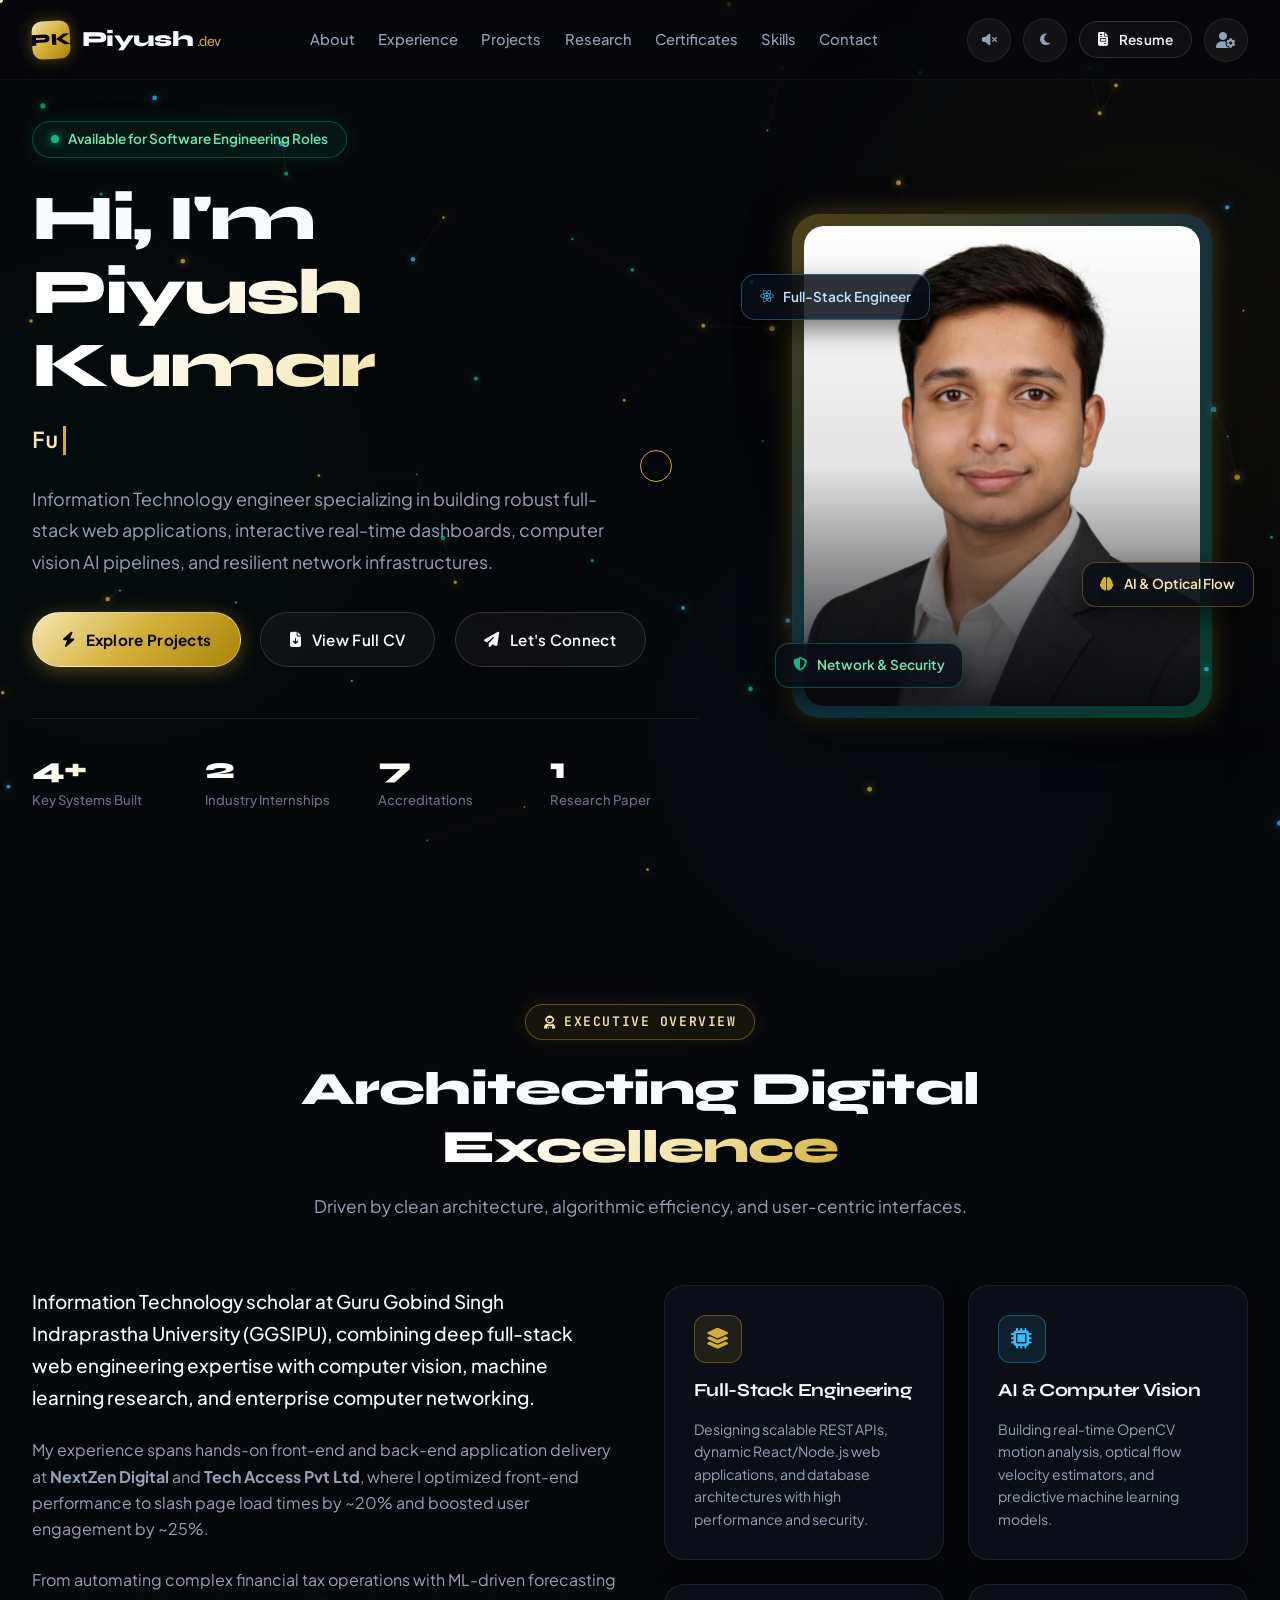
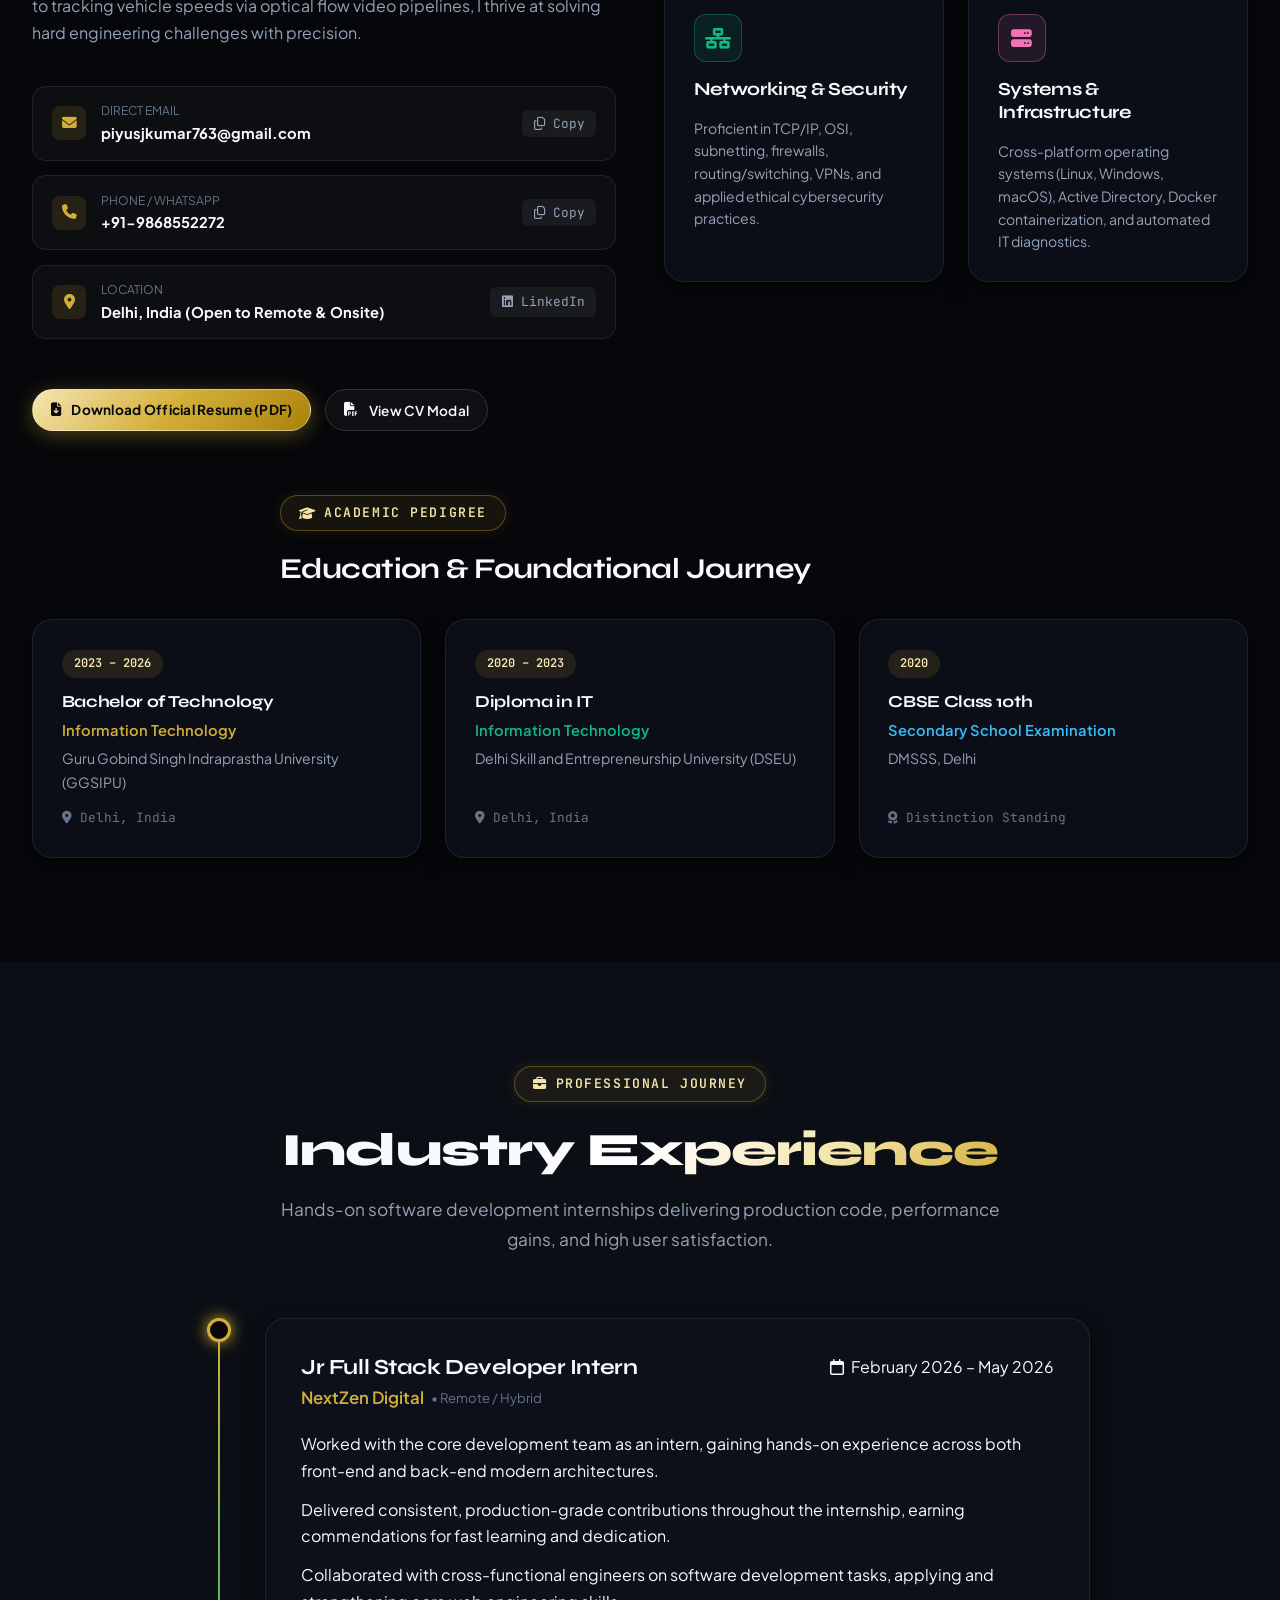
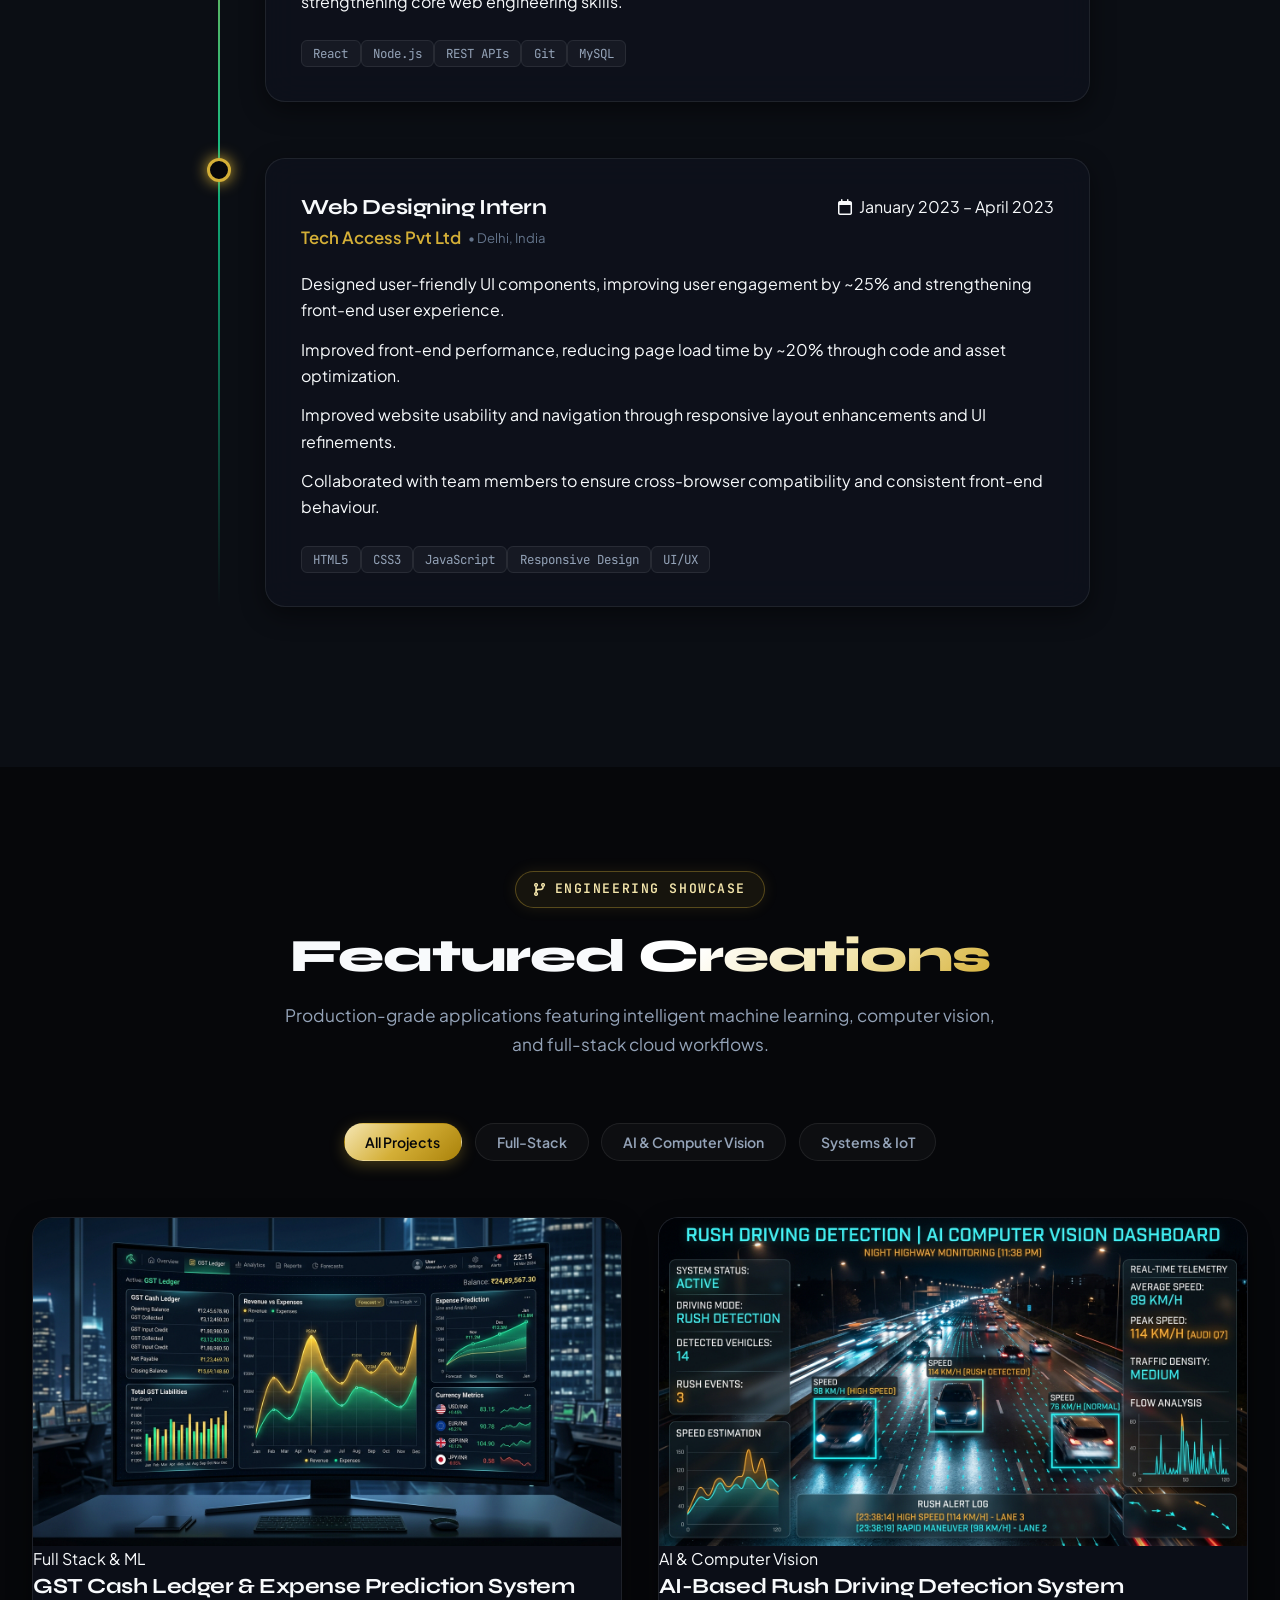
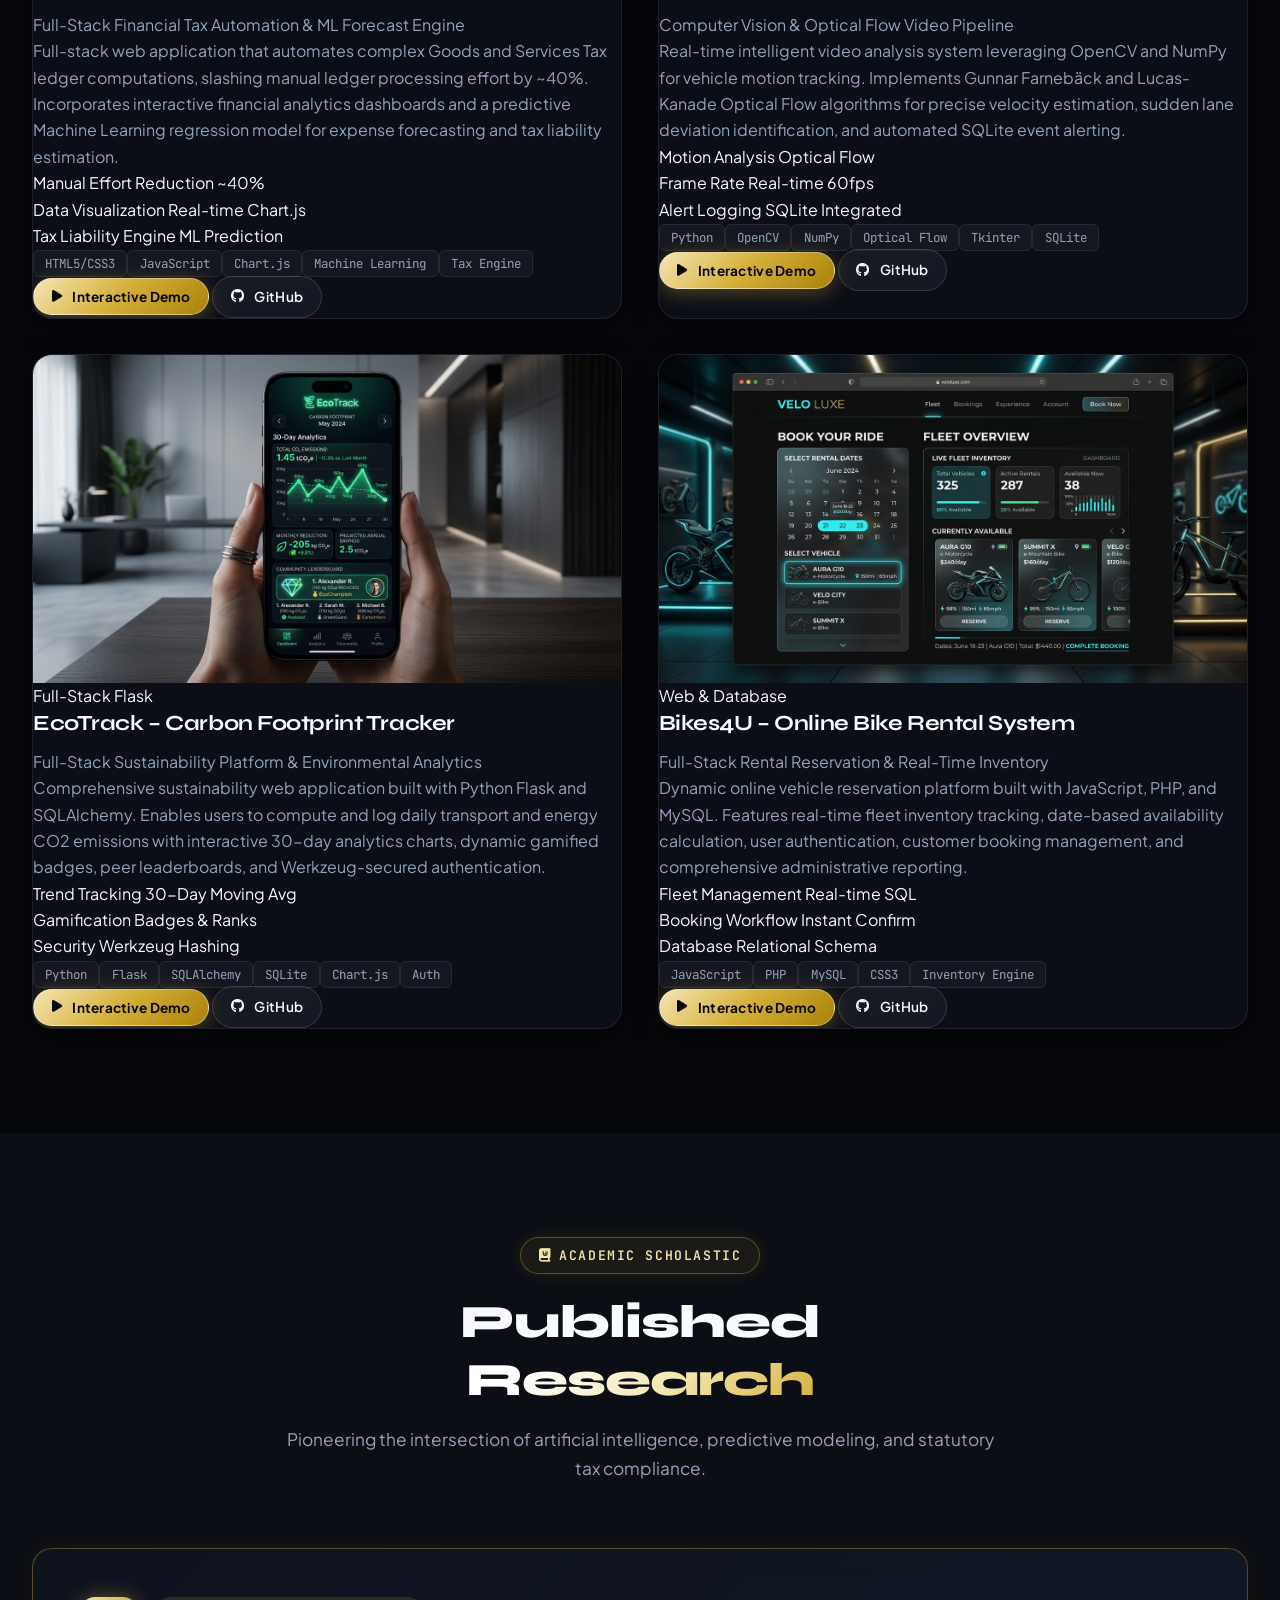
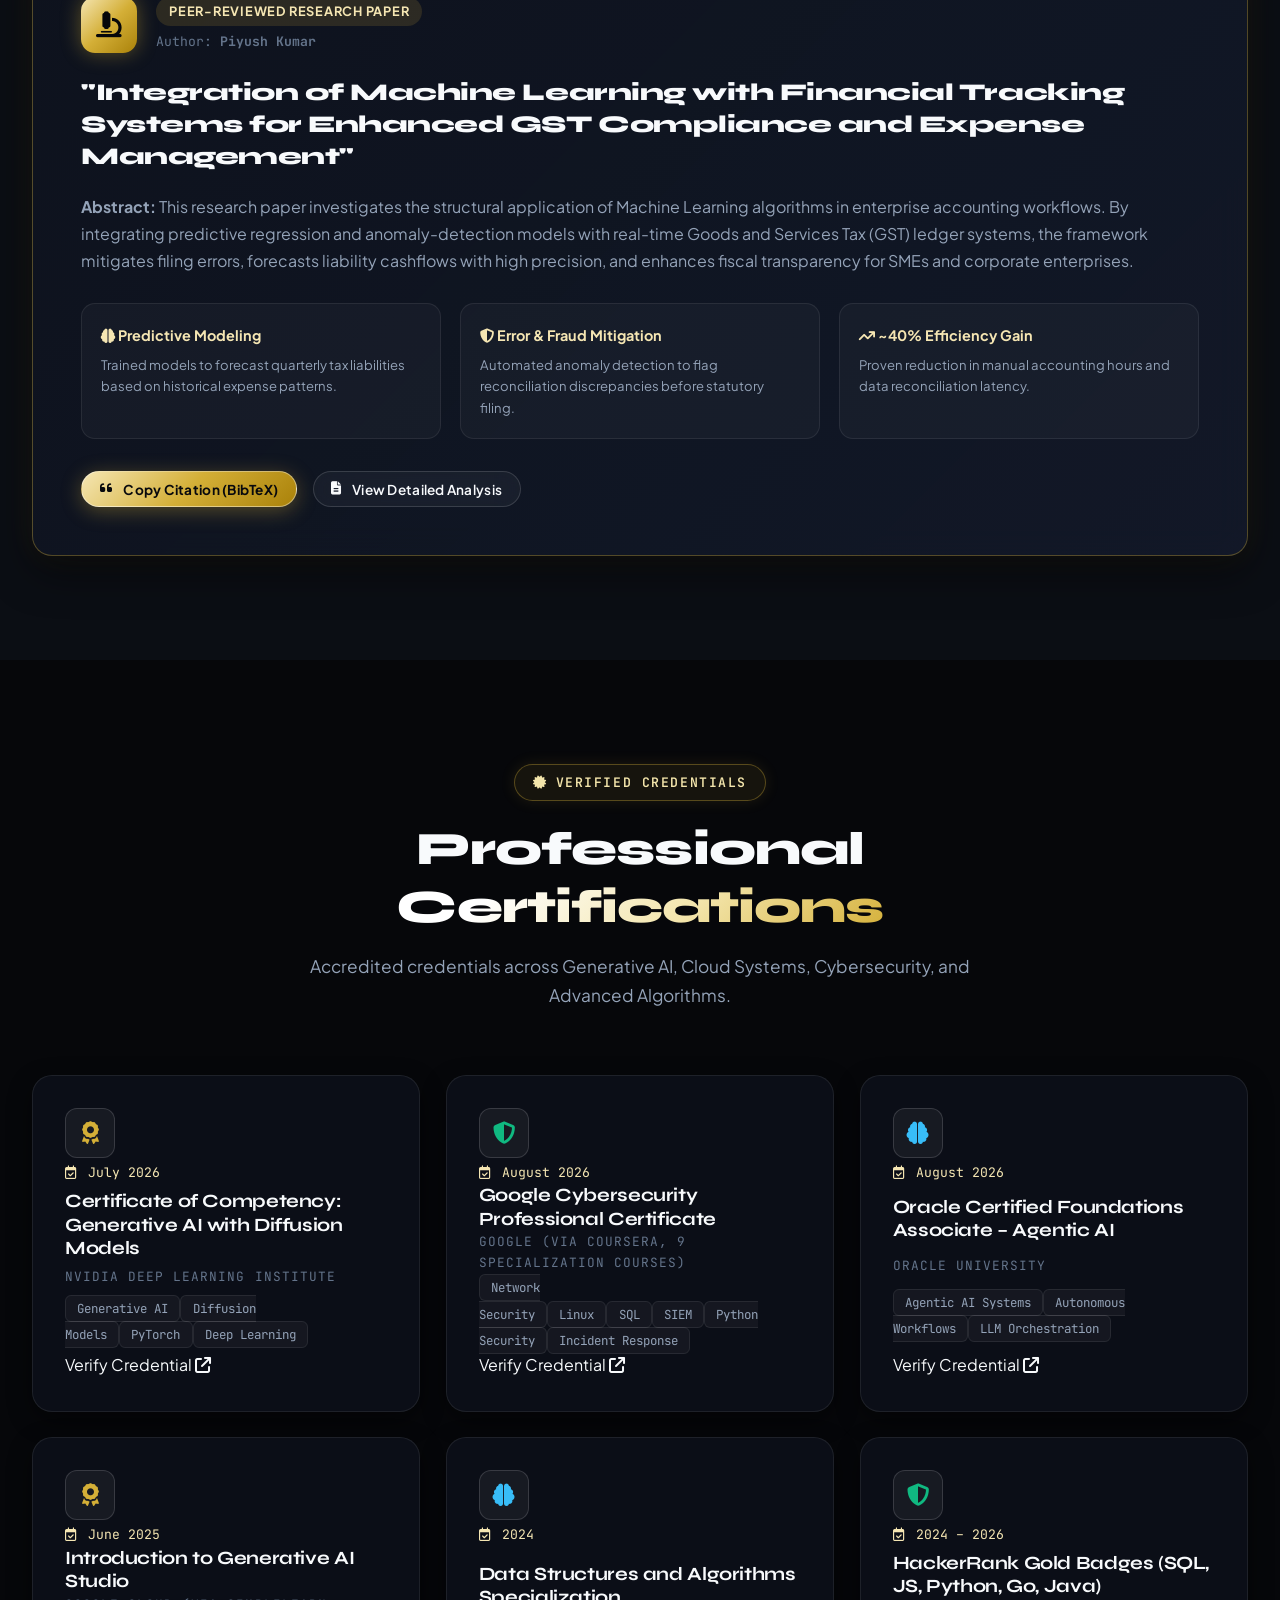
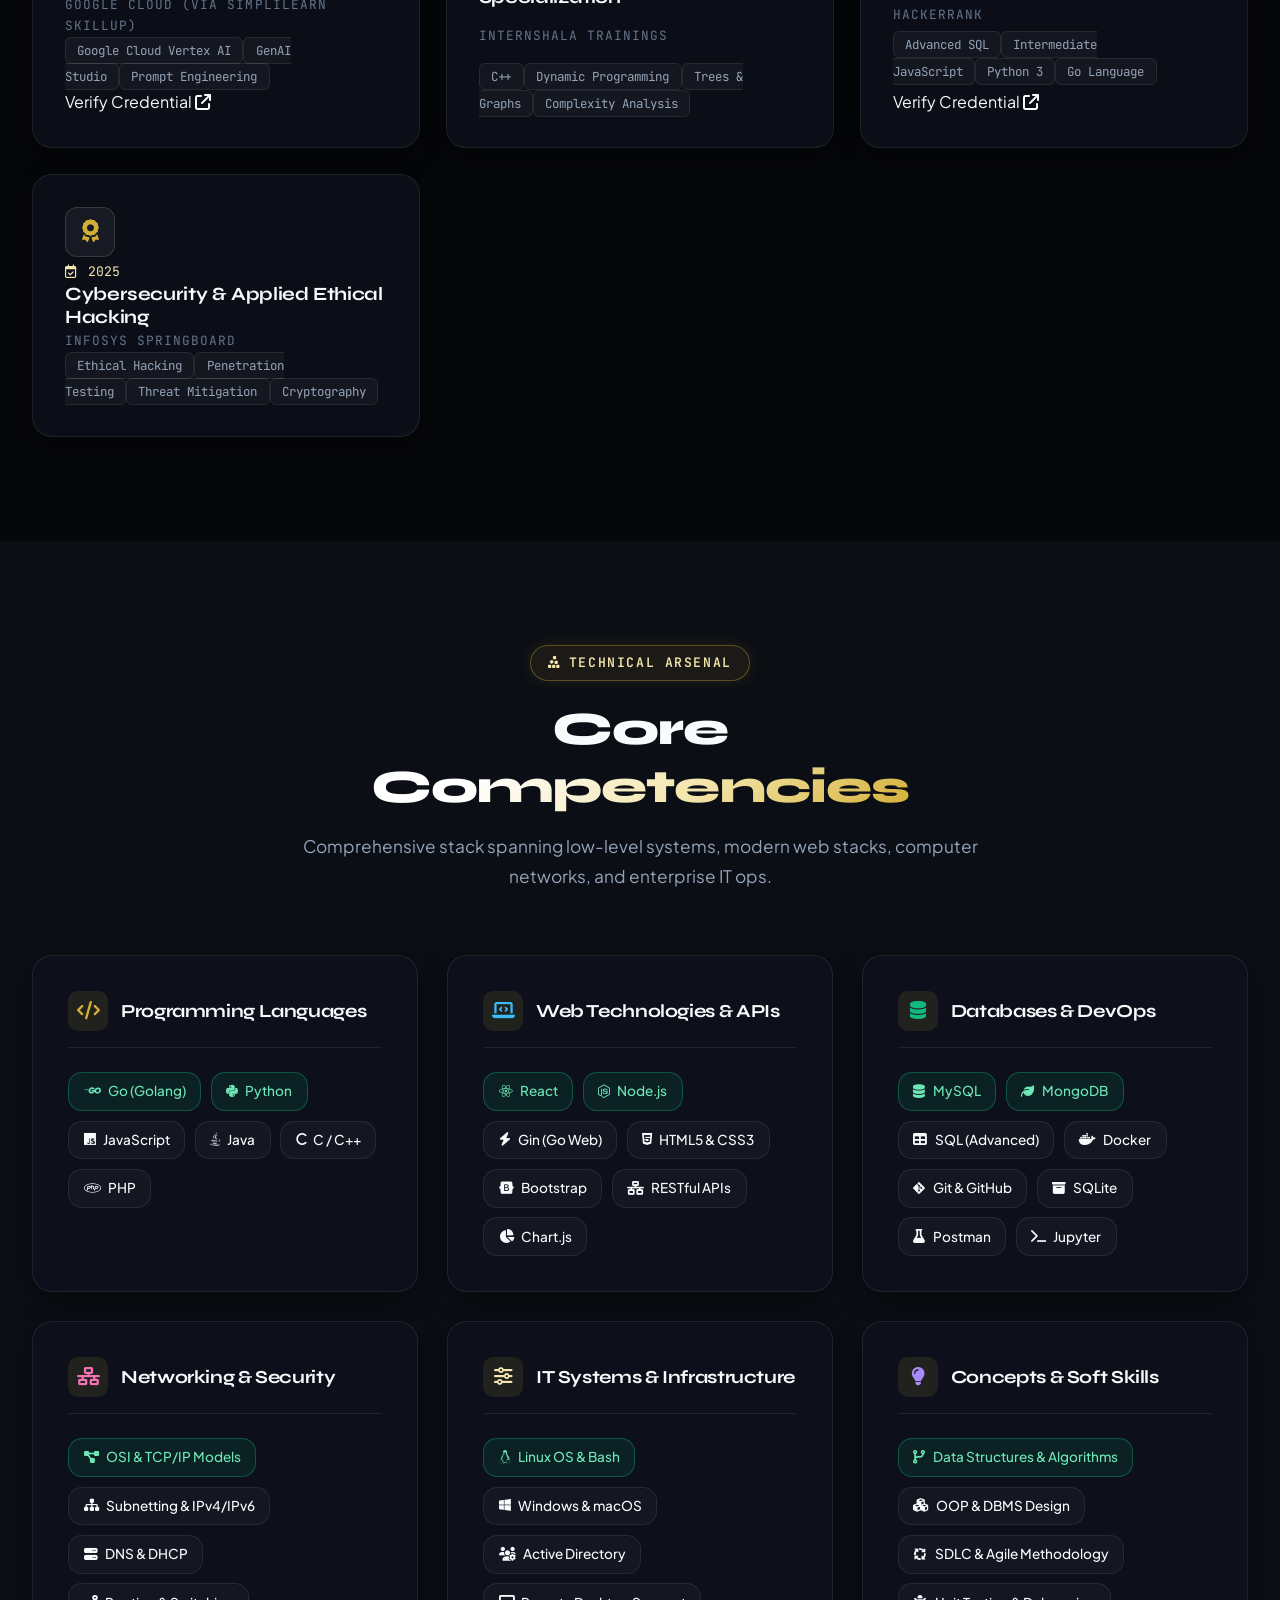
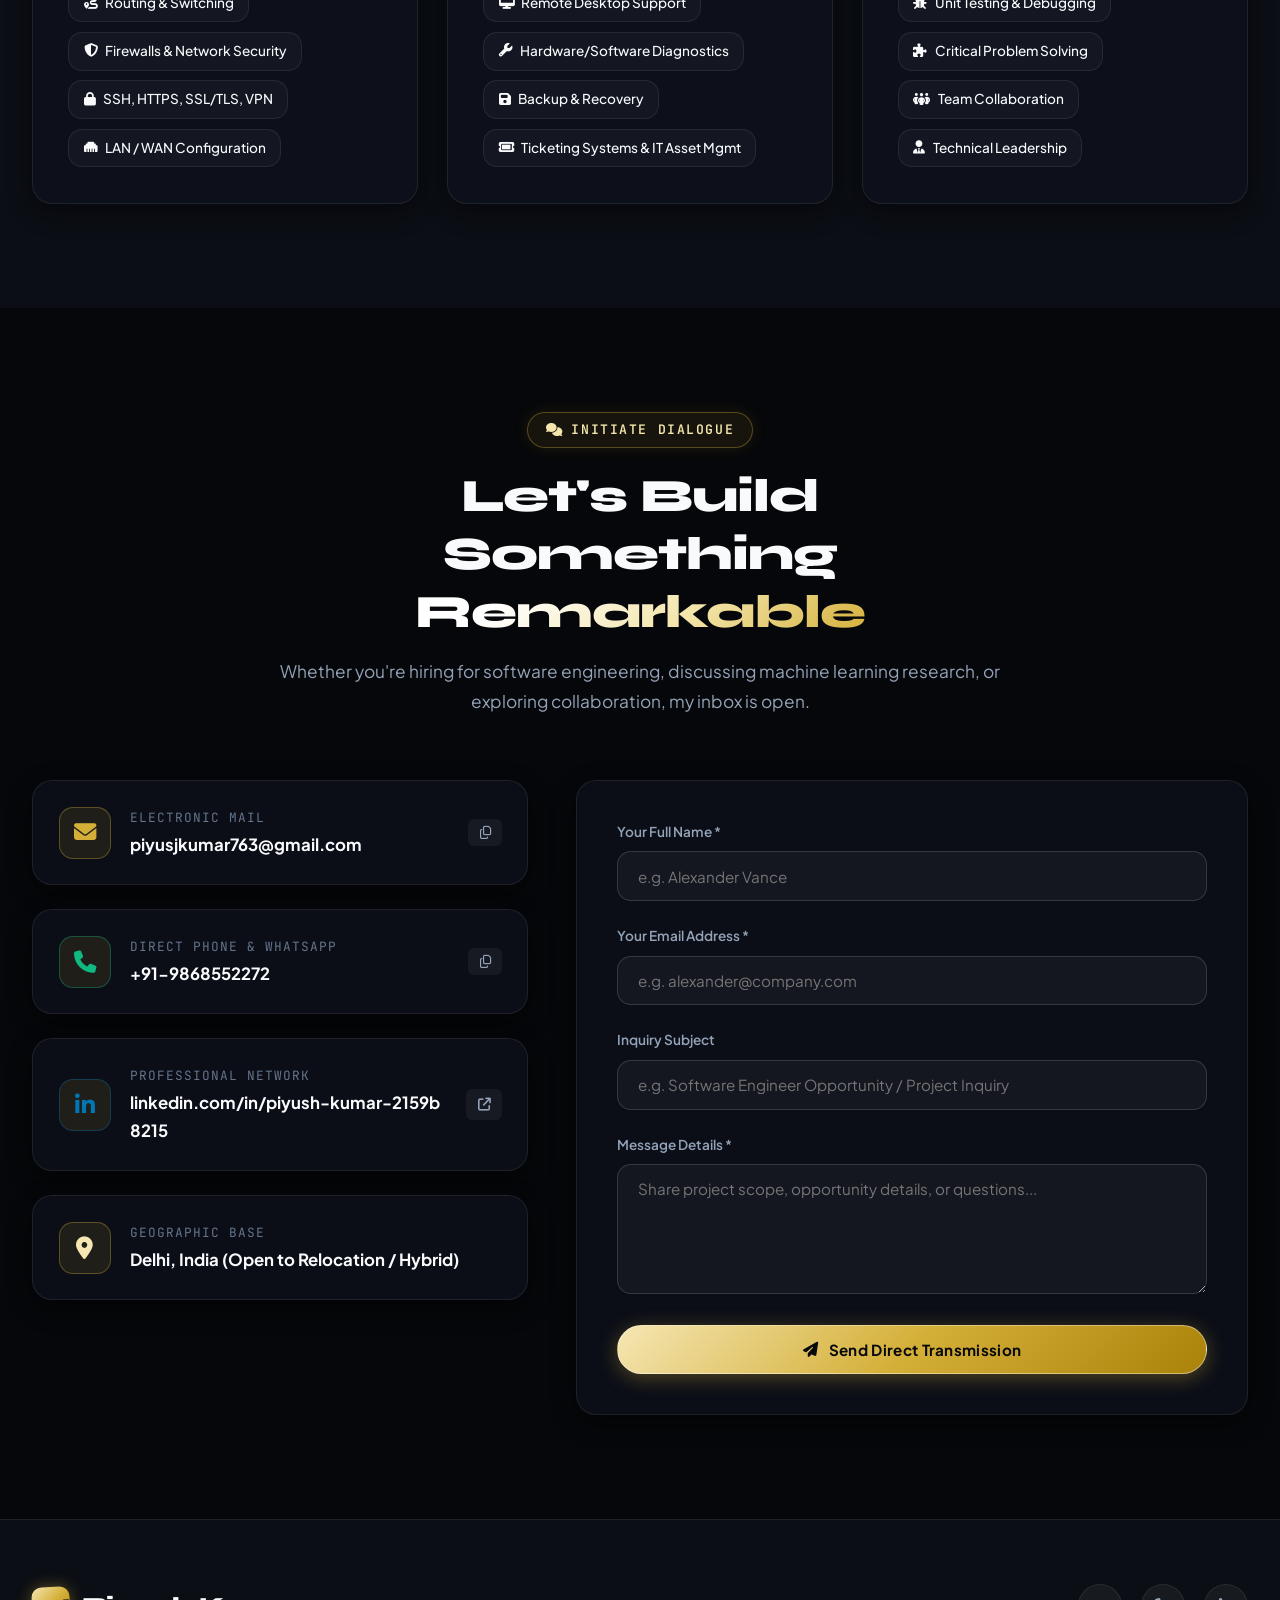
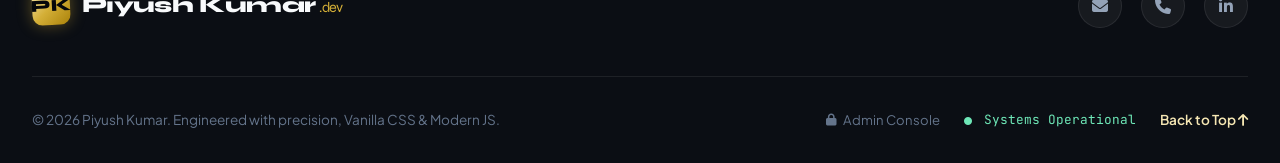
==== commit d331cc9c: "Add files via upload" ====
--- a/index.html
+++ b/index.html
@@ -51,14 +51,42 @@
         <div class="logo-text">Piyush<span>.dev</span></div>
       </a>
 
+      <!-- Navigation Drawer Menu -->
       <nav class="nav-links" id="nav-menu">
-        <a href="#about" class="nav-link">About</a>
-        <a href="#experience" class="nav-link">Experience</a>
-        <a href="#projects" class="nav-link">Projects</a>
-        <a href="#research" class="nav-link">Research</a>
-        <a href="#certifications" class="nav-link">Certificates</a>
-        <a href="#skills" class="nav-link">Skills</a>
-        <a href="#contact" class="nav-link">Contact</a>
+        <div class="mobile-drawer-header">
+          <div class="mobile-drawer-logo">
+            <div class="logo-symbol">PK</div>
+            <div class="logo-text">Piyush<span>.dev</span></div>
+          </div>
+          <button class="btn-icon mobile-drawer-close" id="nav-close" aria-label="Close navigation">
+            <i class="fa-solid fa-xmark"></i>
+          </button>
+        </div>
+
+        <div class="nav-links-list">
+          <a href="#about" class="nav-link"><i class="fa-solid fa-user-astronaut nav-link-icon"></i> <span>About</span></a>
+          <a href="#experience" class="nav-link"><i class="fa-solid fa-briefcase nav-link-icon"></i> <span>Experience</span></a>
+          <a href="#projects" class="nav-link"><i class="fa-solid fa-layer-group nav-link-icon"></i> <span>Projects</span></a>
+          <a href="#research" class="nav-link"><i class="fa-solid fa-book-journal-whills nav-link-icon"></i> <span>Research</span></a>
+          <a href="#certifications" class="nav-link"><i class="fa-solid fa-award nav-link-icon"></i> <span>Certificates</span></a>
+          <a href="#skills" class="nav-link"><i class="fa-solid fa-code nav-link-icon"></i> <span>Skills</span></a>
+          <a href="#contact" class="nav-link"><i class="fa-solid fa-envelope nav-link-icon"></i> <span>Contact</span></a>
+        </div>
+
+        <!-- Mobile Drawer Quick Actions -->
+        <div class="mobile-drawer-footer">
+          <button class="btn btn-primary btn-sm mobile-resume-trigger" id="mobile-resume-btn">
+            <i class="fa-solid fa-file-invoice"></i> View Full Resume / CV
+          </button>
+          <div class="mobile-drawer-sublinks">
+            <a href="admin.html" class="mobile-sublink">
+              <i class="fa-solid fa-user-gear"></i> Admin Portal
+            </a>
+            <a href="#contact" class="mobile-sublink" id="mobile-contact-sublink">
+              <i class="fa-solid fa-paper-plane"></i> Get In Touch
+            </a>
+          </div>
+        </div>
       </nav>
 
       <div class="nav-actions">
@@ -72,23 +100,26 @@
           <i class="fa-solid fa-moon" id="theme-icon"></i>
         </button>
 
-        <!-- Resume Modal Trigger -->
-        <button class="btn btn-secondary btn-sm" id="open-resume-btn">
+        <!-- Resume Modal Trigger (Desktop / Laptop) -->
+        <button class="btn btn-secondary btn-sm nav-resume-btn" id="open-resume-btn">
           <i class="fa-solid fa-file-invoice"></i> Resume
         </button>
 
-        <!-- Admin Control Center Trigger -->
-        <a href="admin.html" class="btn-icon" title="Admin Portal & Database Engine" aria-label="Admin Portal">
+        <!-- Admin Control Center Trigger (Desktop / Laptop) -->
+        <a href="admin.html" class="btn-icon nav-admin-btn" title="Admin Portal & Database Engine" aria-label="Admin Portal">
           <i class="fa-solid fa-user-gear"></i>
         </a>
 
         <!-- Mobile Nav Toggle -->
-        <button class="nav-toggle-btn btn-icon" id="nav-toggle" aria-label="Toggle navigation">
+        <button class="nav-toggle-btn btn-icon" id="nav-toggle" aria-label="Toggle navigation" aria-expanded="false">
           <i class="fa-solid fa-bars"></i>
         </button>
       </div>
     </div>
   </header>
+
+  <!-- Mobile Drawer Backdrop Overlay -->
+  <div class="nav-backdrop" id="nav-backdrop"></div>
 
   <!-- ==========================================================================
        HERO SECTION
@@ -160,17 +191,19 @@
             </div>
 
             <!-- Floating Interactive Chips -->
-            <div class="floating-chip chip-1">
-              <i class="fa-brands fa-react" style="color: #38bdf8;"></i>
-              <span>Full-Stack Engineer</span>
-            </div>
-            <div class="floating-chip chip-2">
-              <i class="fa-solid fa-brain" style="color: #d4af37;"></i>
-              <span>AI & Optical Flow</span>
-            </div>
-            <div class="floating-chip chip-3">
-              <i class="fa-solid fa-shield-halved" style="color: #10b981;"></i>
-              <span>Network & Security</span>
+            <div class="floating-chips-wrapper">
+              <div class="floating-chip chip-1">
+                <i class="fa-brands fa-react" style="color: #38bdf8;"></i>
+                <span>Full-Stack Engineer</span>
+              </div>
+              <div class="floating-chip chip-2">
+                <i class="fa-solid fa-brain" style="color: #d4af37;"></i>
+                <span>AI & Optical Flow</span>
+              </div>
+              <div class="floating-chip chip-3">
+                <i class="fa-solid fa-shield-halved" style="color: #10b981;"></i>
+                <span>Network & Security</span>
+              </div>
             </div>
           </div>
         </div>
--- a/css/style.css
+++ b/css/style.css
@@ -118,6 +118,8 @@
   font-size: 16px;
   -webkit-font-smoothing: antialiased;
   -moz-osx-font-smoothing: grayscale;
+  overflow-x: hidden;
+  max-width: 100%;
 }
 
 body {
@@ -126,6 +128,7 @@
   color: var(--text-main);
   line-height: 1.65;
   overflow-x: hidden;
+  max-width: 100%;
   position: relative;
   min-height: 100vh;
 }
@@ -462,6 +465,10 @@
   height: var(--header-height);
   z-index: 1000;
   transition: all var(--transition-smooth);
+  background: rgba(6, 7, 10, 0.4);
+  backdrop-filter: blur(14px);
+  -webkit-backdrop-filter: blur(14px);
+  border-bottom: 1px solid rgba(255, 255, 255, 0.04);
 }
 
 .header.scrolled {
@@ -469,7 +476,7 @@
   backdrop-filter: blur(20px);
   -webkit-backdrop-filter: blur(20px);
   border-bottom: 1px solid var(--border-subtle);
-  box-shadow: 0 10px 30px rgba(0, 0, 0, 0.4);
+  box-shadow: 0 10px 30px rgba(0, 0, 0, 0.45);
   height: 70px;
 }
 
@@ -478,16 +485,19 @@
   align-items: center;
   justify-content: space-between;
   height: 100%;
+  gap: 1.5rem;
 }
 
 .logo {
   display: flex;
   align-items: center;
-  gap: 0.8rem;
+  gap: 0.75rem;
   font-family: var(--font-display);
   font-size: 1.35rem;
   font-weight: 800;
   color: var(--text-main);
+  flex-shrink: 0;
+  z-index: 1001;
 }
 
 .logo-symbol {
@@ -500,10 +510,11 @@
   align-items: center;
   justify-content: center;
   font-weight: 900;
-  font-size: 1.1rem;
+  font-size: 1.05rem;
   box-shadow: 0 0 15px rgba(212, 175, 55, 0.4);
   transform: rotate(-3deg);
   transition: transform var(--transition-bounce);
+  flex-shrink: 0;
 }
 
 .logo:hover .logo-symbol {
@@ -512,6 +523,7 @@
 
 .logo-text {
   letter-spacing: -0.03em;
+  white-space: nowrap;
 }
 
 .logo-text span {
@@ -521,10 +533,16 @@
   margin-left: 4px;
 }
 
+/* Desktop Navigation */
 .nav-links {
   display: flex;
   align-items: center;
-  gap: 2rem;
+}
+
+.nav-links-list {
+  display: flex;
+  align-items: center;
+  gap: clamp(1rem, 1.8vw, 2rem);
 }
 
 .nav-link {
@@ -534,6 +552,14 @@
   position: relative;
   padding: 0.4rem 0;
   transition: color var(--transition-fast);
+  display: inline-flex;
+  align-items: center;
+  gap: 0.5rem;
+  white-space: nowrap;
+}
+
+.nav-link-icon {
+  display: none;
 }
 
 .nav-link::after {
@@ -557,16 +583,60 @@
   width: 100%;
 }
 
+.mobile-drawer-header,
+.mobile-drawer-footer {
+  display: none;
+}
+
 .nav-actions {
   display: flex;
   align-items: center;
-  gap: 0.9rem;
+  gap: 0.75rem;
+  flex-shrink: 0;
+  z-index: 1001;
 }
 
 .nav-toggle-btn {
   display: none;
-  font-size: 1.3rem;
+  font-size: 1.15rem;
   color: var(--text-main);
+  background: rgba(255, 255, 255, 0.05);
+  border: 1px solid var(--border-subtle);
+  border-radius: 10px;
+  width: 40px;
+  height: 40px;
+  align-items: center;
+  justify-content: center;
+  cursor: pointer;
+  transition: all var(--transition-fast);
+}
+
+.nav-toggle-btn:hover {
+  background: rgba(212, 175, 55, 0.15);
+  border-color: var(--gold-primary);
+  color: var(--gold-light);
+}
+
+.nav-backdrop {
+  position: fixed;
+  inset: 0;
+  background: rgba(4, 6, 10, 0.75);
+  backdrop-filter: blur(8px);
+  -webkit-backdrop-filter: blur(8px);
+  z-index: 998;
+  opacity: 0;
+  pointer-events: none;
+  transition: opacity var(--transition-smooth);
+}
+
+.nav-backdrop.active {
+  opacity: 1;
+  pointer-events: auto;
+}
+
+body.nav-open {
+  overflow: hidden !important;
+  touch-action: none;
 }
 
 /* ==========================================================================
@@ -620,18 +690,20 @@
 }
 
 .hero-title {
-  font-size: clamp(2.6rem, 5vw, 4.2rem);
-  line-height: 1.1;
+  font-size: clamp(2.2rem, 5vw, 4.2rem);
+  line-height: 1.15;
   font-weight: 800;
   margin-bottom: 1.2rem;
   letter-spacing: -0.03em;
+  word-break: break-word;
 }
 
 .hero-typewriter-wrapper {
   display: flex;
   align-items: center;
+  flex-wrap: wrap;
   font-family: var(--font-code);
-  font-size: clamp(1.1rem, 2vw, 1.4rem);
+  font-size: clamp(1rem, 2.2vw, 1.4rem);
   font-weight: 600;
   color: var(--gold-light);
   min-height: 2.2rem;
@@ -1822,24 +1894,226 @@
 /* ==========================================================================
    RESPONSIVE DESIGN (Breakpoints)
    ========================================================================== */
+
+/* --- Large Screens / Small Laptops (<= 1200px) --- */
+@media (max-width: 1200px) {
+  .hero-grid {
+    gap: 2.5rem;
+  }
+
+  .chip-1 {
+    top: 10%;
+    left: -2%;
+  }
+
+  .chip-2 {
+    bottom: 20%;
+    right: -2%;
+  }
+
+  .chip-3 {
+    bottom: 5%;
+    left: 2%;
+  }
+}
+
+/* --- Tablet Landscape / Small Devices (<= 1024px) --- */
 @media (max-width: 1024px) {
-  .hero-grid,
+  :root {
+    --header-height: 70px;
+  }
+
+  .header-container {
+    padding: 0;
+  }
+
+  .nav-resume-btn,
+  .nav-admin-btn {
+    display: none;
+  }
+
+  .nav-toggle-btn {
+    display: inline-flex;
+  }
+
+  /* Mobile / Tablet Navigation Drawer */
+  .nav-links {
+    position: fixed;
+    top: 0;
+    right: 0;
+    width: min(340px, 85vw);
+    height: 100vh;
+    height: 100dvh;
+    background: rgba(9, 13, 22, 0.97);
+    backdrop-filter: blur(28px);
+    -webkit-backdrop-filter: blur(28px);
+    border-left: 1px solid var(--border-glass);
+    box-shadow: -15px 0 50px rgba(0, 0, 0, 0.8);
+    display: flex;
+    flex-direction: column;
+    padding: 1.5rem 1.4rem 2rem 1.4rem;
+    gap: 1.2rem;
+    transform: translateX(105%);
+    transition: transform 0.38s cubic-bezier(0.16, 1, 0.3, 1);
+    z-index: 1002;
+    overflow-y: auto;
+    -webkit-overflow-scrolling: touch;
+  }
+
+  .nav-links.mobile-active {
+    transform: translateX(0);
+  }
+
+  .mobile-drawer-header {
+    display: flex;
+    align-items: center;
+    justify-content: space-between;
+    padding-bottom: 1.2rem;
+    border-bottom: 1px solid var(--border-subtle);
+  }
+
+  .mobile-drawer-logo {
+    display: flex;
+    align-items: center;
+    gap: 0.6rem;
+    font-family: var(--font-display);
+    font-size: 1.15rem;
+    font-weight: 800;
+  }
+
+  .mobile-drawer-close {
+    width: 38px;
+    height: 38px;
+  }
+
+  .nav-links-list {
+    display: flex;
+    flex-direction: column;
+    align-items: stretch;
+    gap: 0.4rem;
+  }
+
+  .nav-link {
+    font-size: 0.96rem;
+    font-weight: 600;
+    color: var(--text-muted);
+    padding: 0.75rem 1rem;
+    border-radius: var(--radius-md);
+    display: flex;
+    align-items: center;
+    gap: 0.85rem;
+    border: 1px solid transparent;
+    transition: all var(--transition-fast);
+  }
+
+  .nav-link-icon {
+    display: inline-flex;
+    width: 20px;
+    color: var(--gold-primary);
+    font-size: 0.95rem;
+  }
+
+  .nav-link::after {
+    display: none;
+  }
+
+  .nav-link:hover,
+  .nav-link.active {
+    color: #ffffff;
+    background: rgba(212, 175, 55, 0.12);
+    border-color: rgba(212, 175, 55, 0.25);
+  }
+
+  .nav-link.active .nav-link-icon {
+    color: var(--gold-light);
+    filter: drop-shadow(0 0 8px rgba(212, 175, 55, 0.5));
+  }
+
+  .mobile-drawer-footer {
+    display: flex;
+    flex-direction: column;
+    gap: 0.8rem;
+    margin-top: auto;
+    padding-top: 1.2rem;
+    border-top: 1px solid var(--border-subtle);
+  }
+
+  .mobile-resume-trigger {
+    width: 100%;
+    padding: 0.8rem 1rem;
+    font-size: 0.9rem;
+    font-weight: 700;
+    justify-content: center;
+  }
+
+  .mobile-drawer-sublinks {
+    display: grid;
+    grid-template-columns: 1fr 1fr;
+    gap: 0.6rem;
+  }
+
+  .mobile-sublink {
+    display: inline-flex;
+    align-items: center;
+    justify-content: center;
+    gap: 0.45rem;
+    padding: 0.6rem 0.5rem;
+    border-radius: var(--radius-sm);
+    background: rgba(255, 255, 255, 0.04);
+    border: 1px solid var(--border-subtle);
+    font-size: 0.8rem;
+    font-weight: 600;
+    color: var(--text-muted);
+    transition: all var(--transition-fast);
+  }
+
+  .mobile-sublink:hover {
+    color: var(--gold-light);
+    background: rgba(212, 175, 55, 0.1);
+    border-color: var(--border-gold);
+  }
+
+  /* Hero Section for <= 1024px */
+  .hero-section {
+    padding-top: calc(var(--header-height) + 2rem);
+    padding-bottom: 4rem;
+    min-height: auto;
+  }
+
+  .hero-grid {
+    grid-template-columns: 1fr;
+    gap: 2.5rem;
+    text-align: left;
+  }
+
+  .hero-content {
+    max-width: 100%;
+  }
+
+  .hero-description {
+    max-width: 100%;
+  }
+
+  .hero-visual {
+    order: 0;
+    margin: 1rem auto 0 auto;
+    width: 100%;
+    max-width: 420px;
+  }
+
+  .hero-image-card {
+    max-width: 360px;
+    margin: 0 auto;
+  }
+
+  .hero-image-inner img {
+    height: 380px;
+  }
+
   .about-grid,
   .contact-grid {
     grid-template-columns: 1fr;
     gap: 3rem;
-  }
-
-  .hero-visual {
-    order: -1;
-  }
-
-  .hero-image-card {
-    max-width: 360px;
-  }
-
-  .hero-image-inner img {
-    height: 400px;
   }
 
   .projects-grid,
@@ -1854,39 +2128,57 @@
   }
 }
 
+/* --- Tablets & Medium Mobile (<= 768px) --- */
 @media (max-width: 768px) {
   .section {
     padding: 4.5rem 0;
   }
 
-  .nav-links {
-    position: fixed;
-    top: var(--header-height);
-    left: 0;
-    width: 100%;
-    background: var(--bg-glass-strong);
-    backdrop-filter: blur(24px);
-    -webkit-backdrop-filter: blur(24px);
-    flex-direction: column;
-    padding: 2rem;
-    gap: 1.5rem;
-    border-bottom: 1px solid var(--border-subtle);
-    transform: translateY(-120%);
-    transition: transform var(--transition-smooth);
-    box-shadow: 0 20px 40px rgba(0, 0, 0, 0.6);
-  }
-
-  .nav-links.mobile-active {
-    transform: translateY(0);
-  }
-
-  .nav-toggle-btn {
-    display: block;
+  .container {
+    padding: 0 1.5rem;
+  }
+
+  .hero-section {
+    padding-top: calc(var(--header-height) + 1.5rem);
+    padding-bottom: 3.5rem;
+  }
+
+  .hero-badge {
+    font-size: 0.8rem;
+    padding: 0.35rem 0.9rem;
+    max-width: 100%;
+  }
+
+  .hero-title {
+    font-size: clamp(2rem, 7vw, 3.2rem);
+    margin-bottom: 0.8rem;
+  }
+
+  .hero-typewriter-wrapper {
+    font-size: clamp(1rem, 3.5vw, 1.25rem);
+    min-height: 2rem;
+    margin-bottom: 1.2rem;
+  }
+
+  .hero-description {
+    font-size: 0.98rem;
+    line-height: 1.65;
+    margin-bottom: 1.8rem;
+  }
+
+  .hero-cta-group {
+    gap: 0.75rem;
+    margin-bottom: 2.2rem;
   }
 
   .hero-metrics-row {
     grid-template-columns: repeat(2, 1fr);
     gap: 1.2rem;
+    padding-top: 1.5rem;
+  }
+
+  .metric-number {
+    font-size: 1.65rem;
   }
 
   .projects-grid,
@@ -1921,24 +2213,123 @@
   }
 }
 
+/* --- Small Tablets & Phones (<= 640px) --- */
+@media (max-width: 640px) {
+  .hero-visual {
+    display: flex;
+    flex-direction: column;
+    align-items: center;
+  }
+
+  .hero-image-card {
+    max-width: min(320px, 100%);
+    padding: 10px;
+  }
+
+  .hero-image-inner img {
+    height: 320px;
+  }
+
+  /* Responsive Pills below hero visual */
+  .floating-chips-wrapper {
+    display: flex;
+    flex-wrap: wrap;
+    gap: 0.5rem;
+    justify-content: center;
+    margin-top: 1rem;
+    width: 100%;
+  }
+
+  .floating-chip {
+    position: static;
+    transform: none !important;
+    animation: none !important;
+    font-size: 0.78rem;
+    padding: 0.45rem 0.85rem;
+  }
+}
+
+/* --- Mobile Phones (<= 480px) --- */
 @media (max-width: 480px) {
   .container {
-    padding: 0 1.2rem;
+    padding: 0 1rem;
+  }
+
+  .logo {
+    gap: 0.55rem;
+  }
+
+  .logo-symbol {
+    width: 34px;
+    height: 34px;
+    font-size: 0.95rem;
+    border-radius: 8px;
+  }
+
+  .logo-text {
+    font-size: 1.15rem;
+  }
+
+  .nav-actions {
+    gap: 0.45rem;
+  }
+
+  .btn-icon {
+    width: 38px;
+    height: 38px;
+    font-size: 0.95rem;
+  }
+
+  .nav-toggle-btn {
+    width: 38px;
+    height: 38px;
   }
 
   .hero-title {
-    font-size: 2.2rem;
+    font-size: 2.1rem;
   }
 
   .hero-cta-group {
     flex-direction: column;
-  }
-
-  .btn {
     width: 100%;
   }
 
-  .floating-chip {
+  .hero-cta-group .btn {
+    width: 100%;
+    justify-content: center;
+  }
+
+  .hero-metrics-row {
+    grid-template-columns: repeat(2, 1fr);
+    gap: 1rem;
+  }
+}
+
+/* --- Ultra-compact / Foldable Phones (<= 360px) --- */
+@media (max-width: 360px) {
+  .container {
+    padding: 0 0.8rem;
+  }
+
+  .logo-text span {
     display: none;
   }
-}
+
+  .hero-badge {
+    font-size: 0.72rem;
+    padding: 0.3rem 0.6rem;
+  }
+
+  .hero-title {
+    font-size: 1.85rem;
+  }
+
+  .hero-metrics-row {
+    grid-template-columns: 1fr 1fr;
+    gap: 0.75rem;
+  }
+
+  .metric-number {
+    font-size: 1.45rem;
+  }
+}
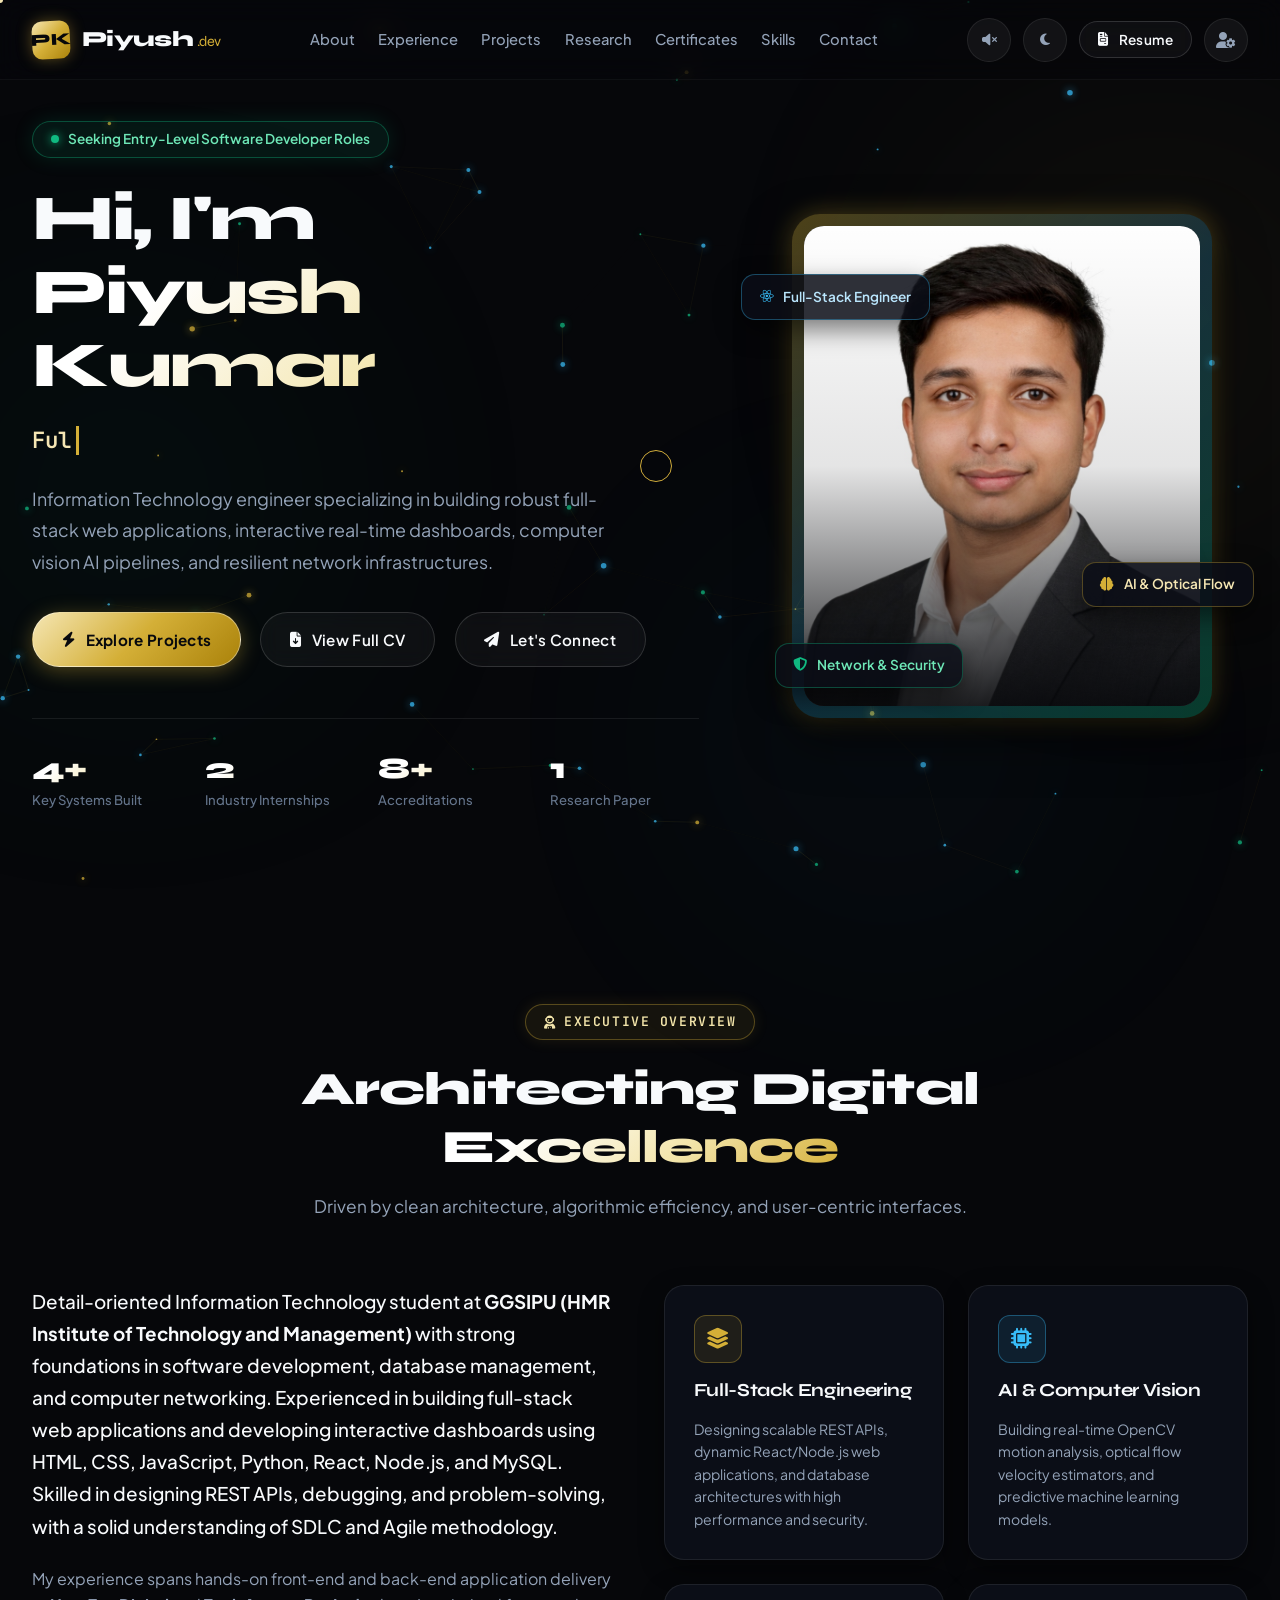
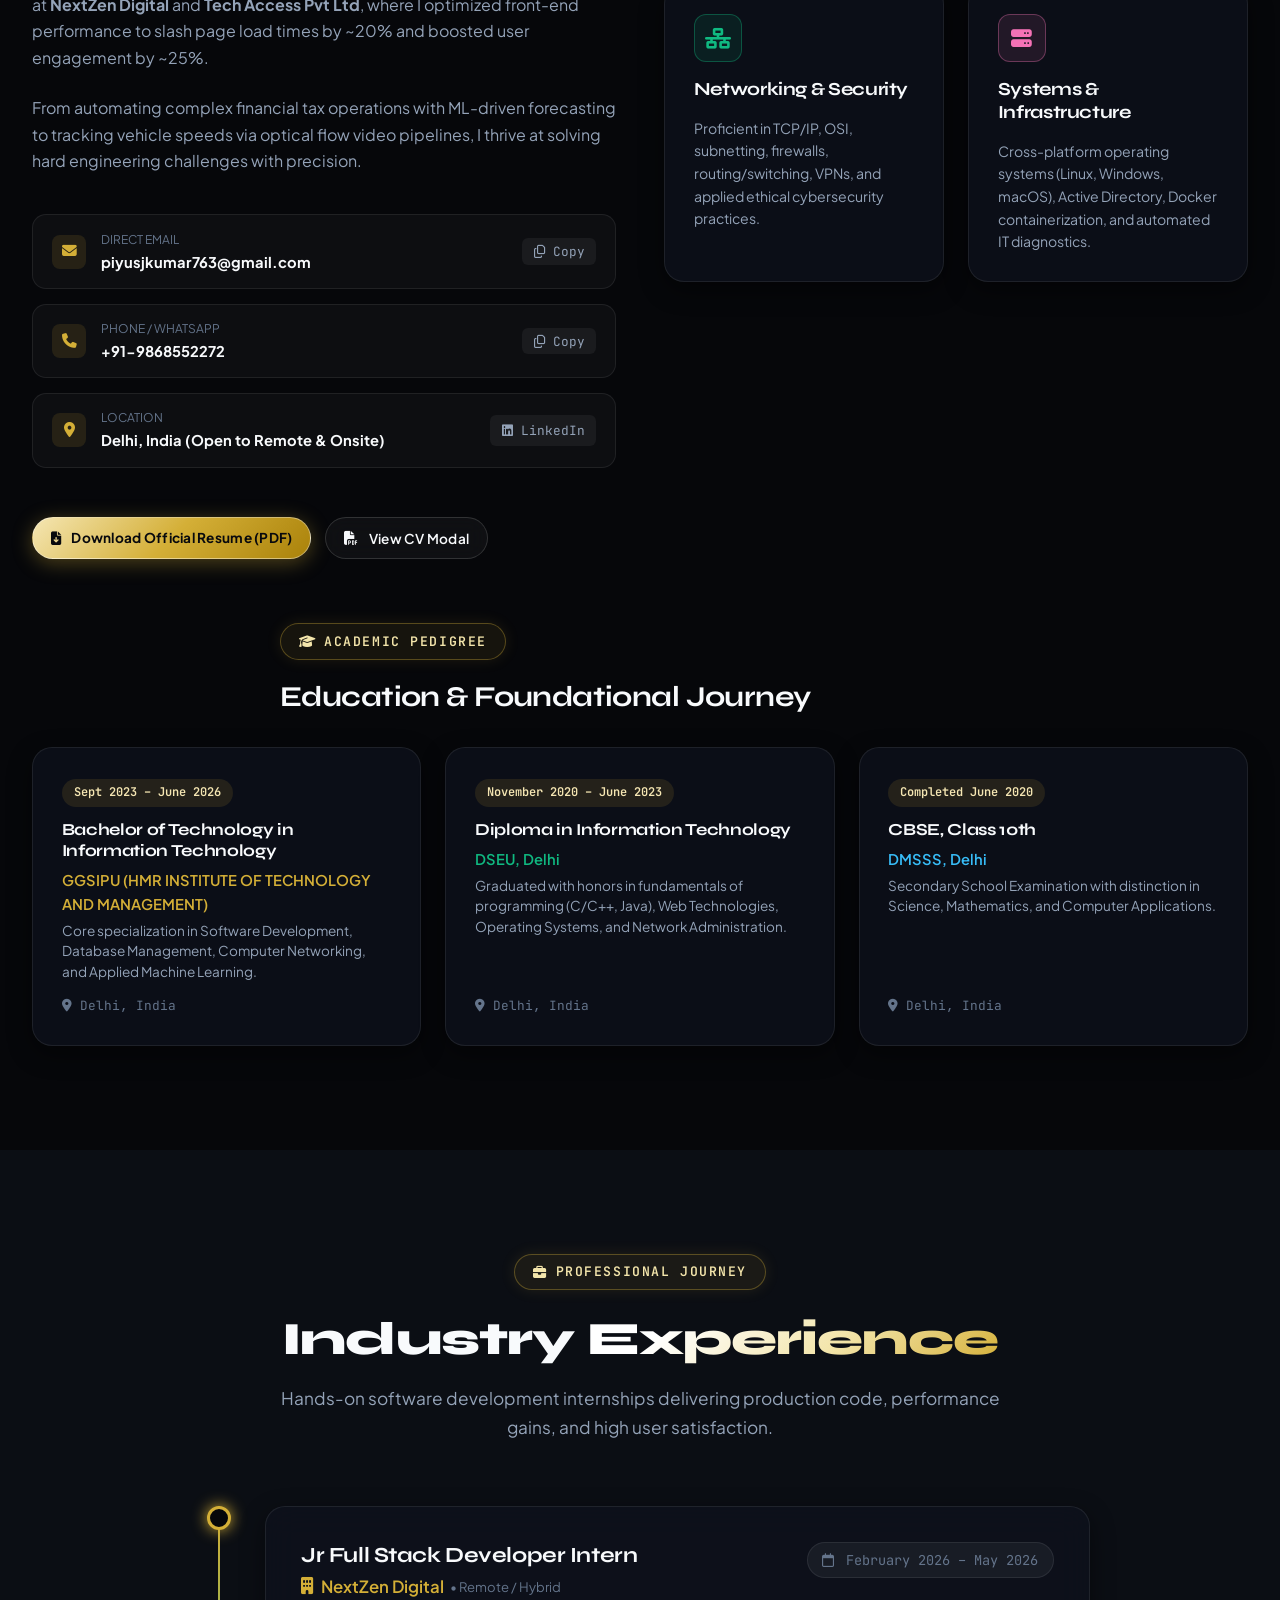
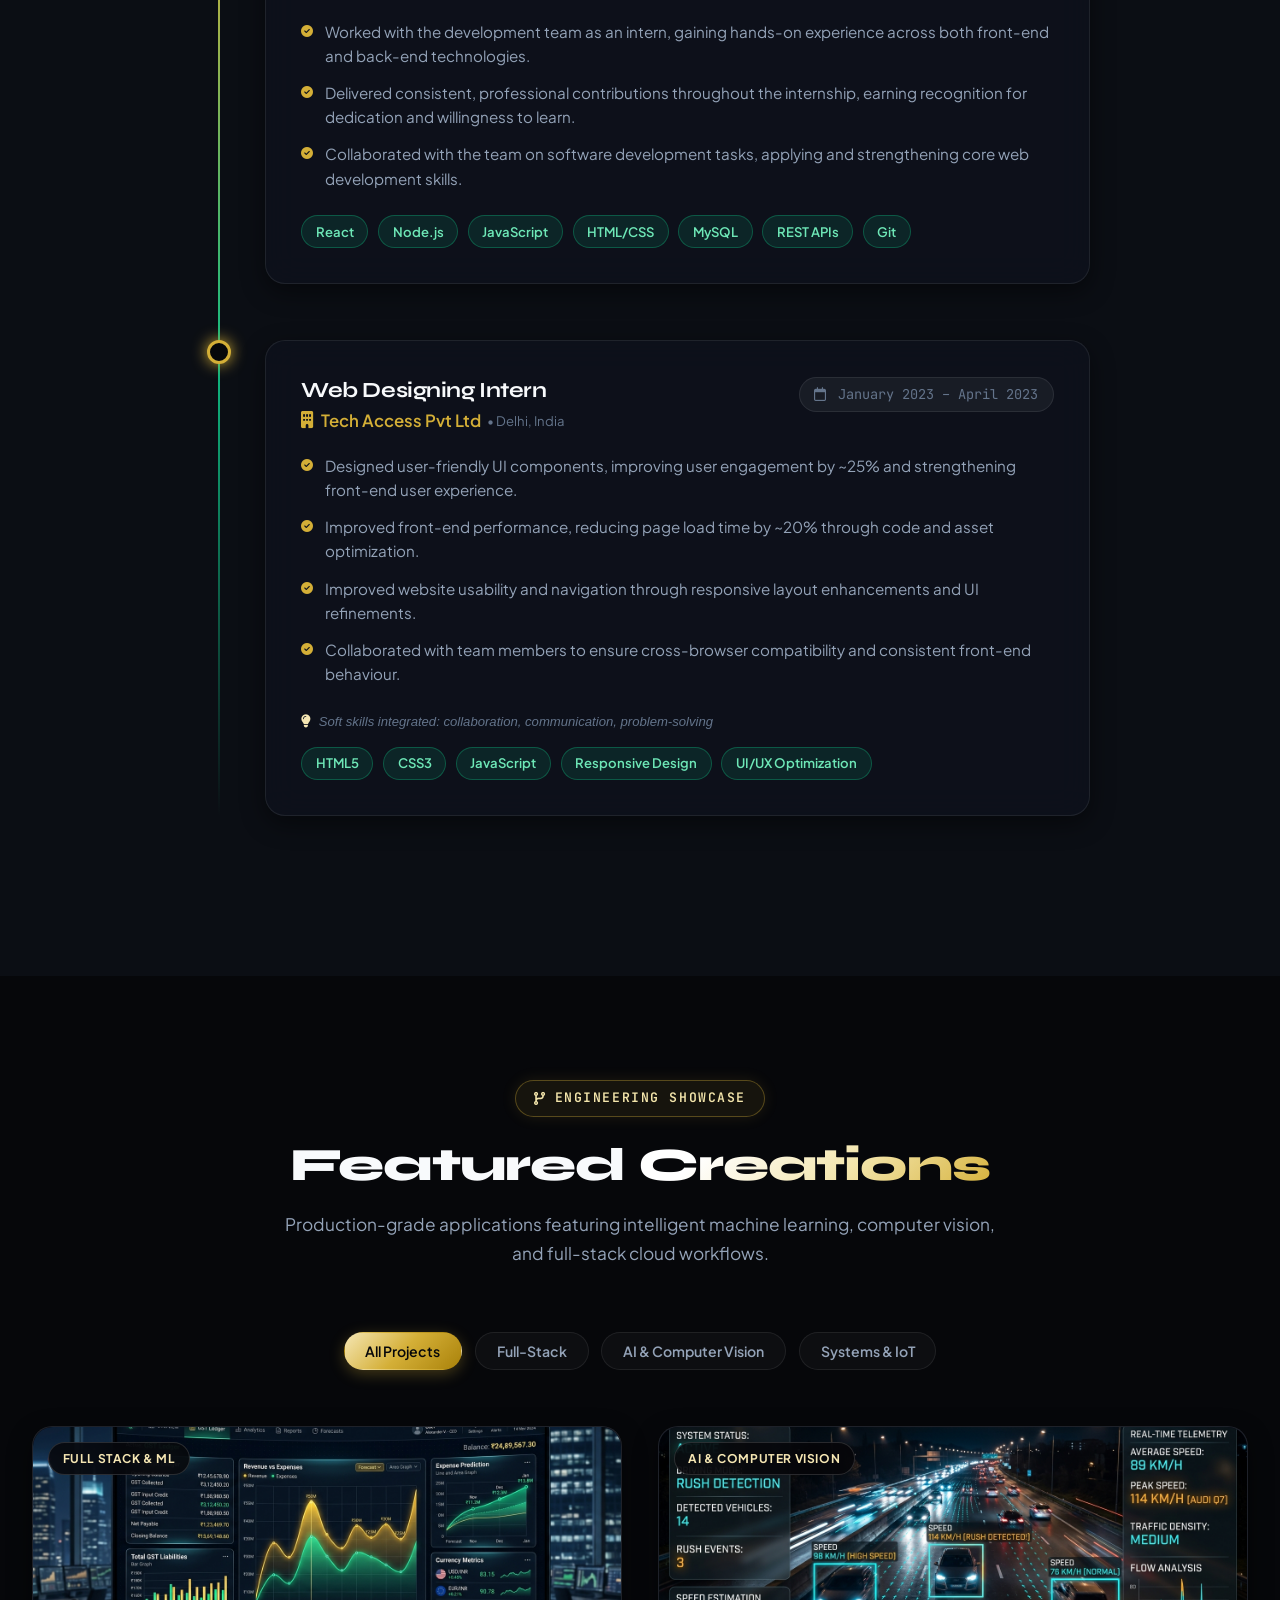
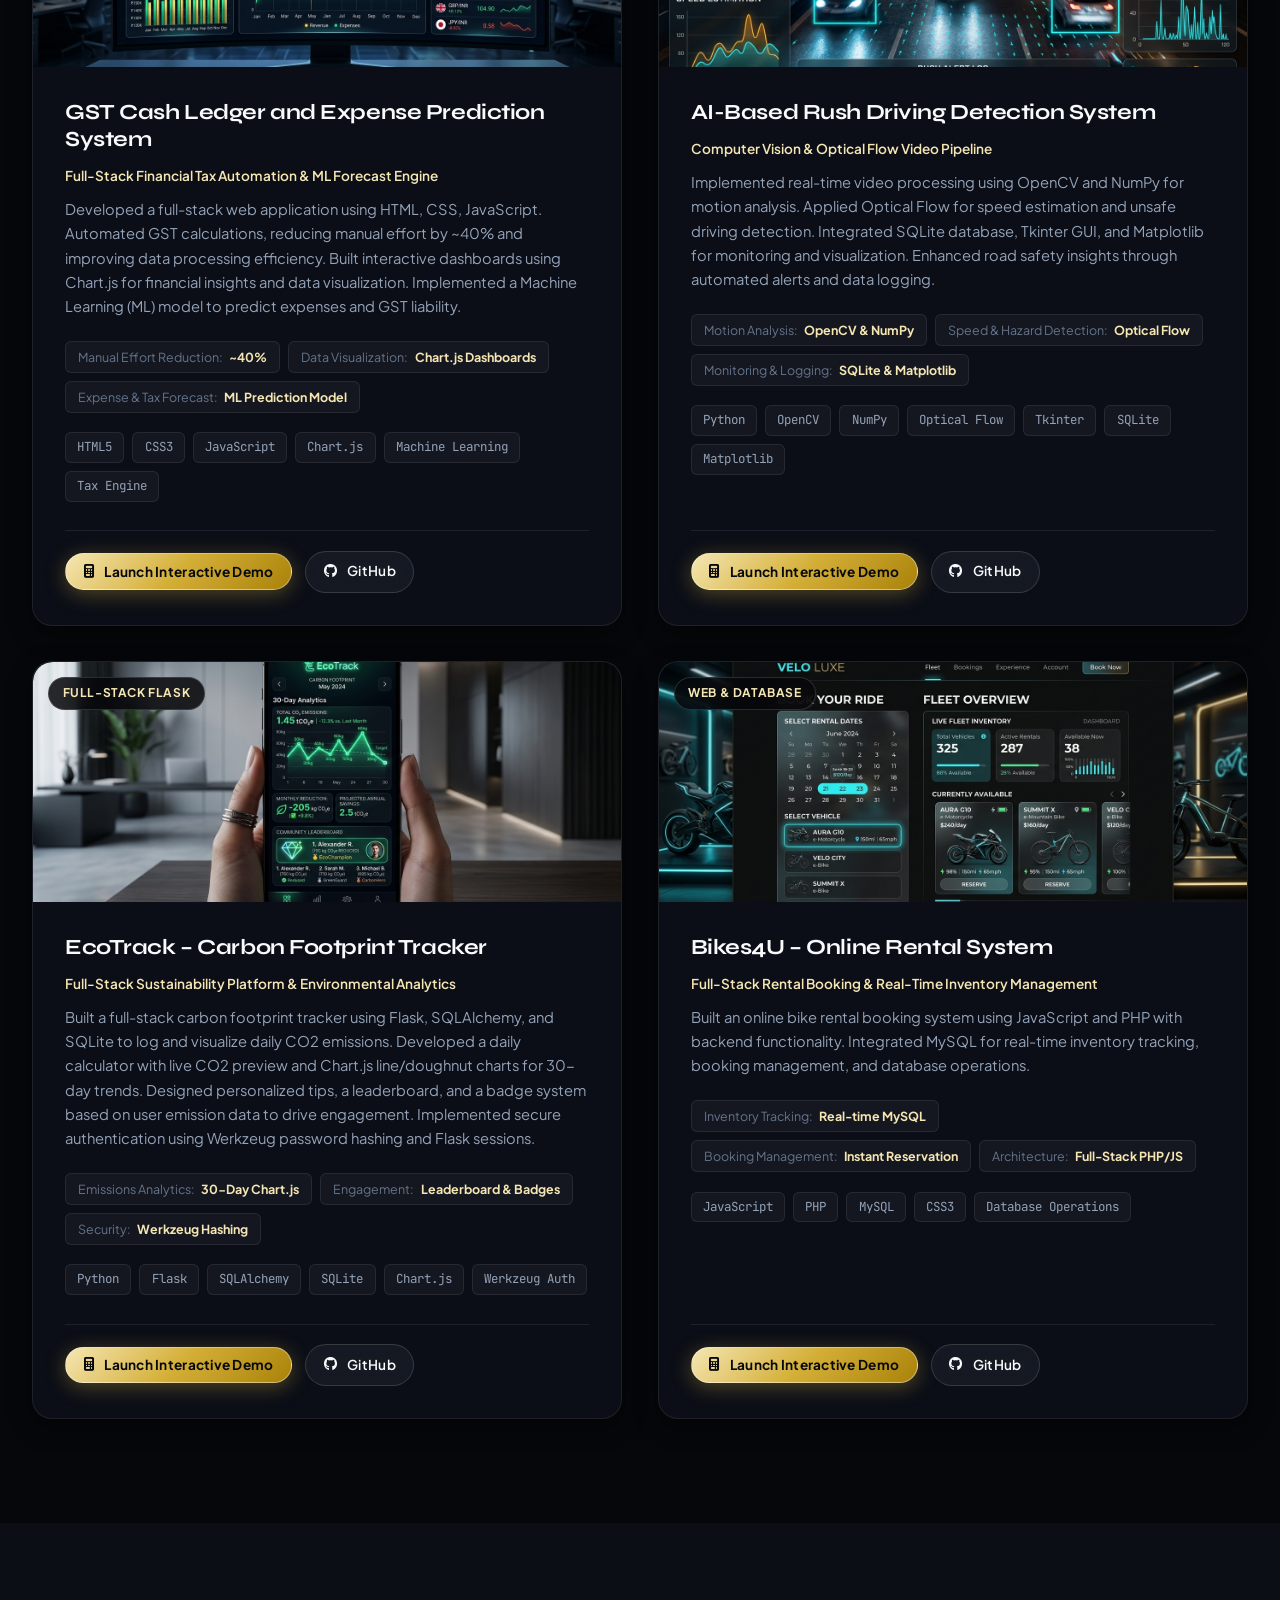
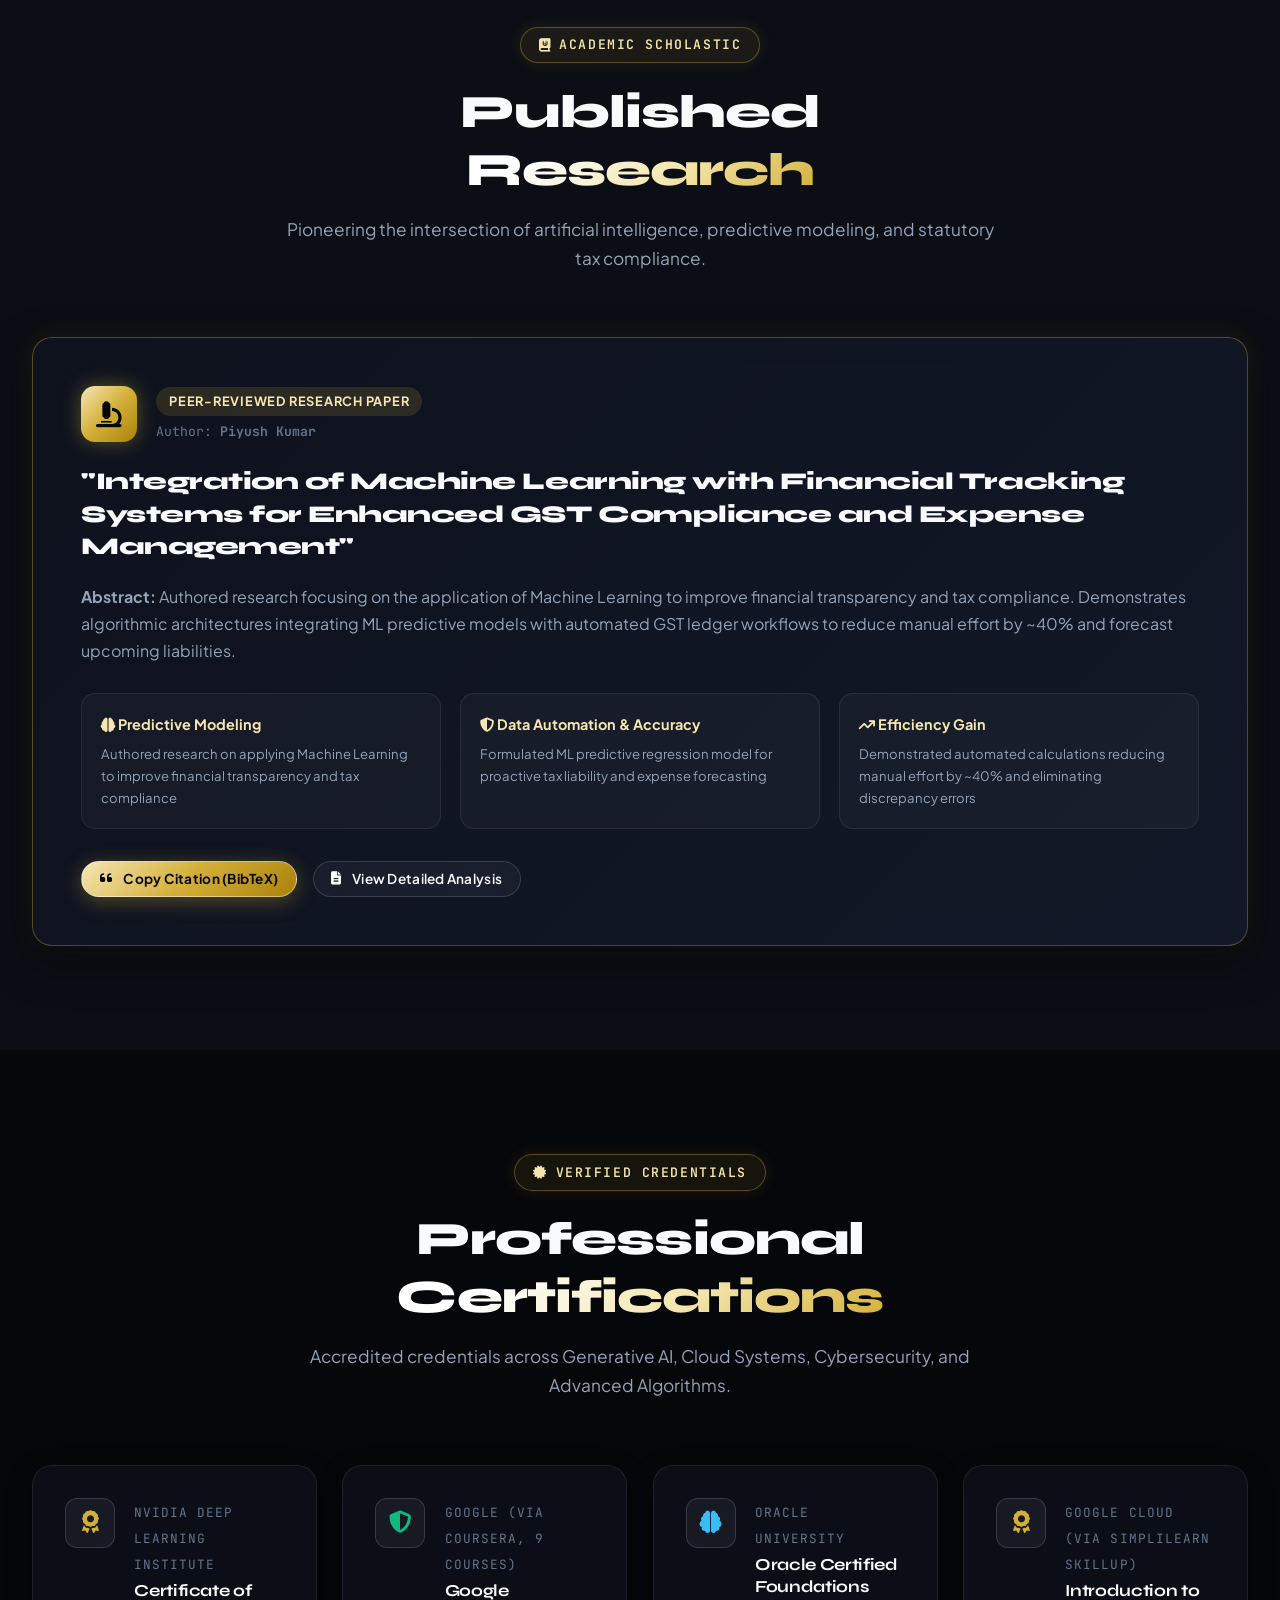
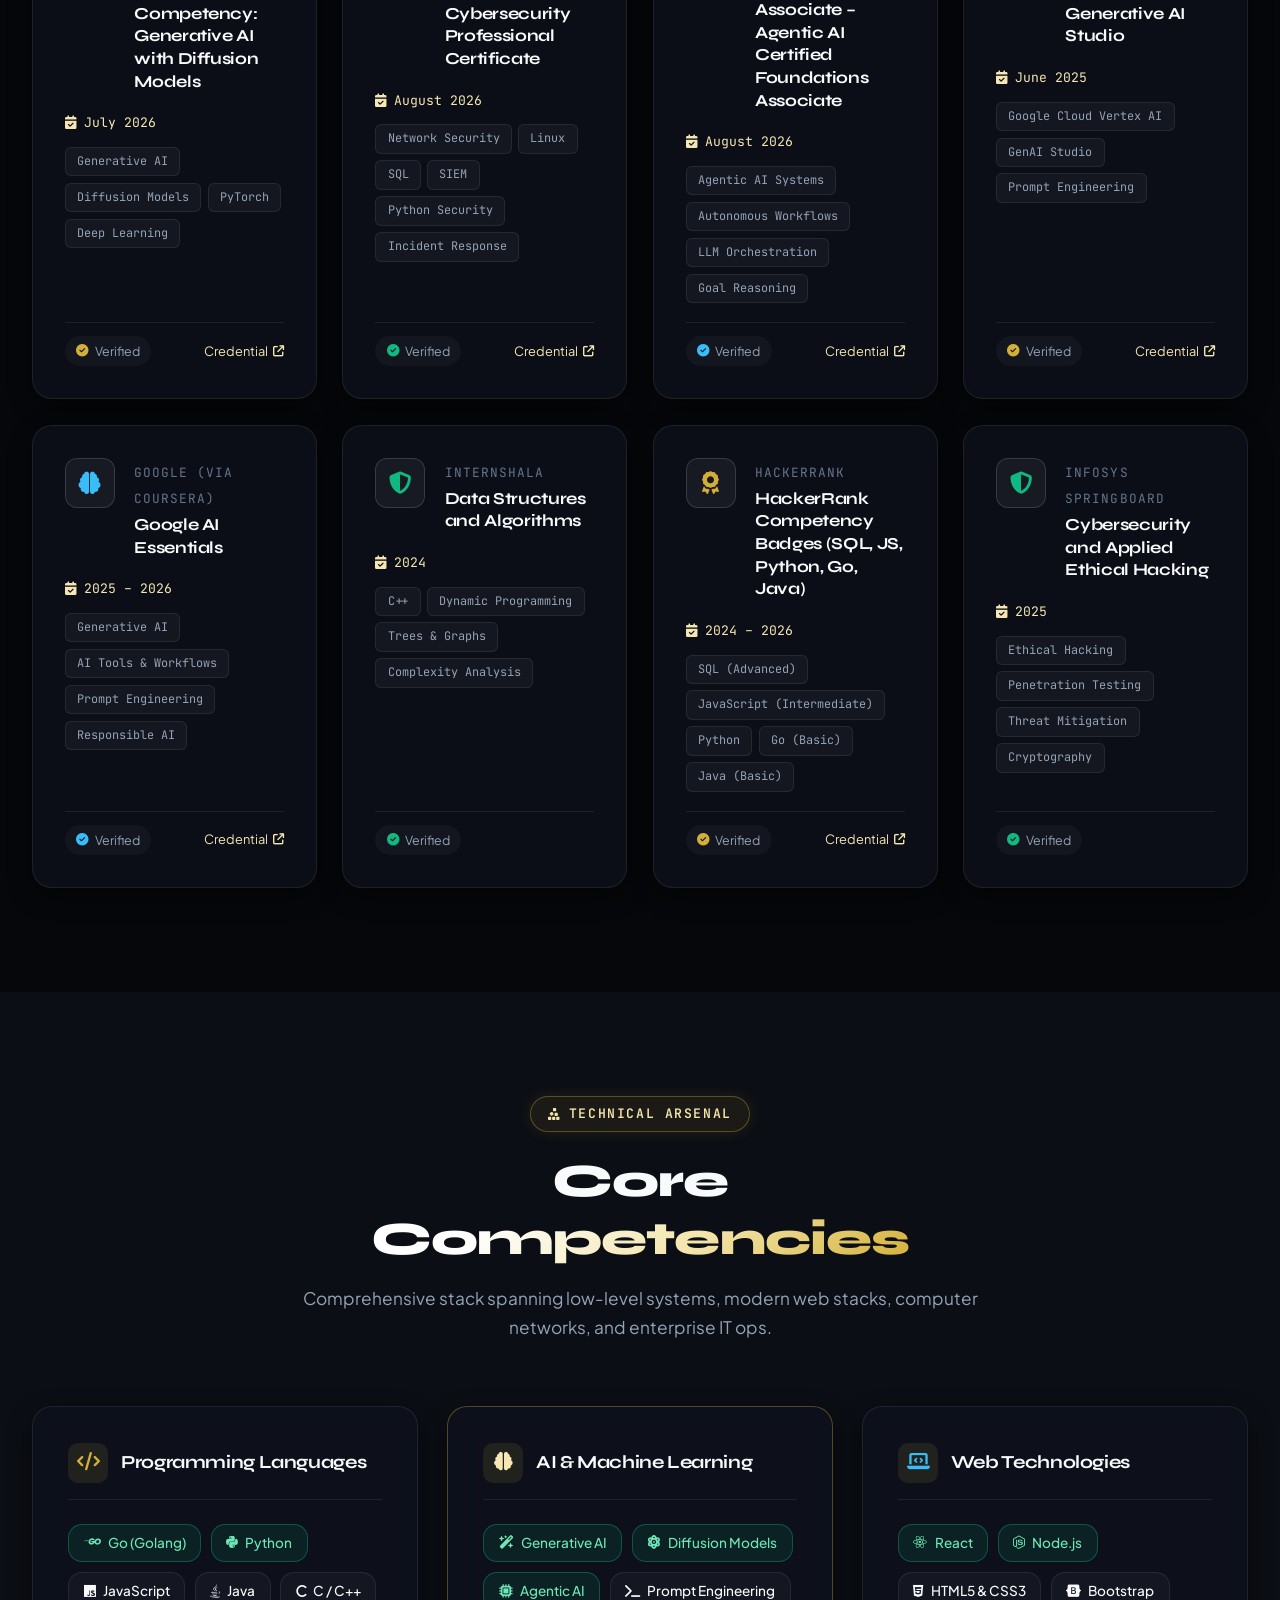
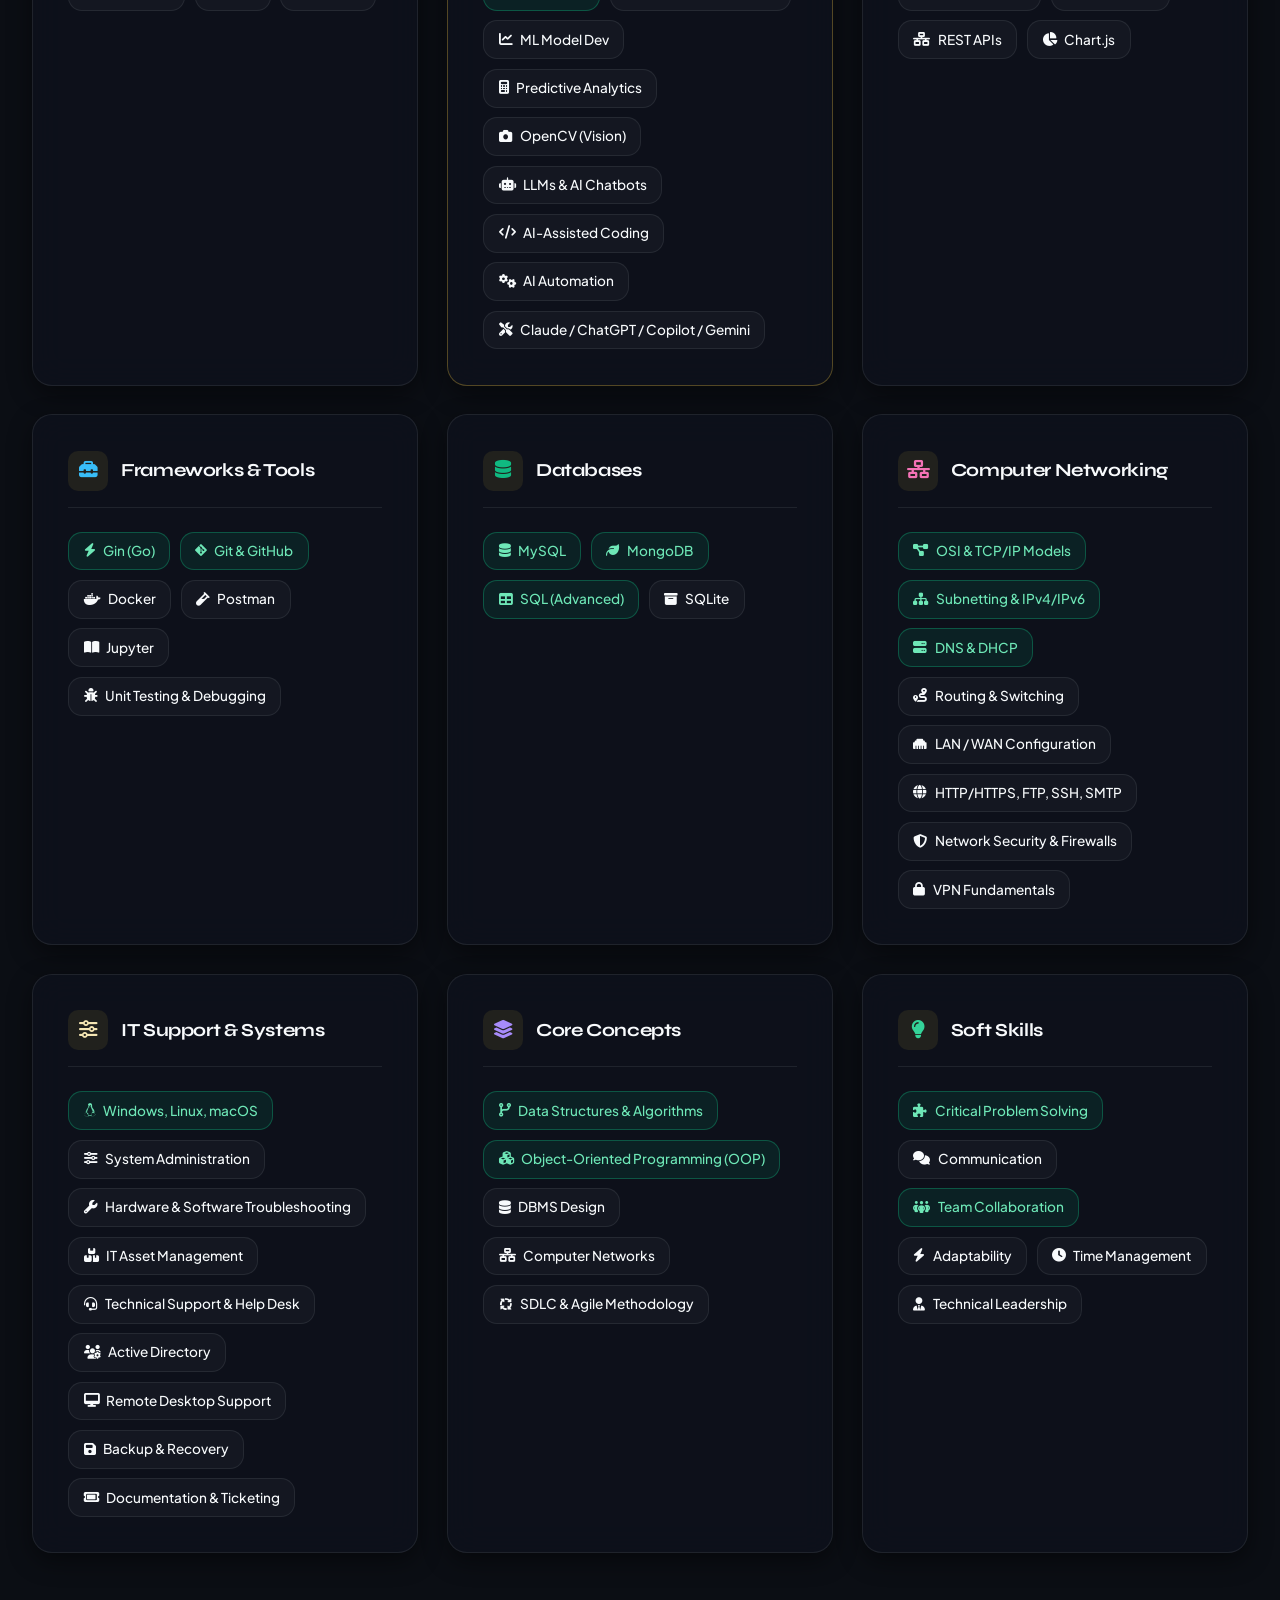
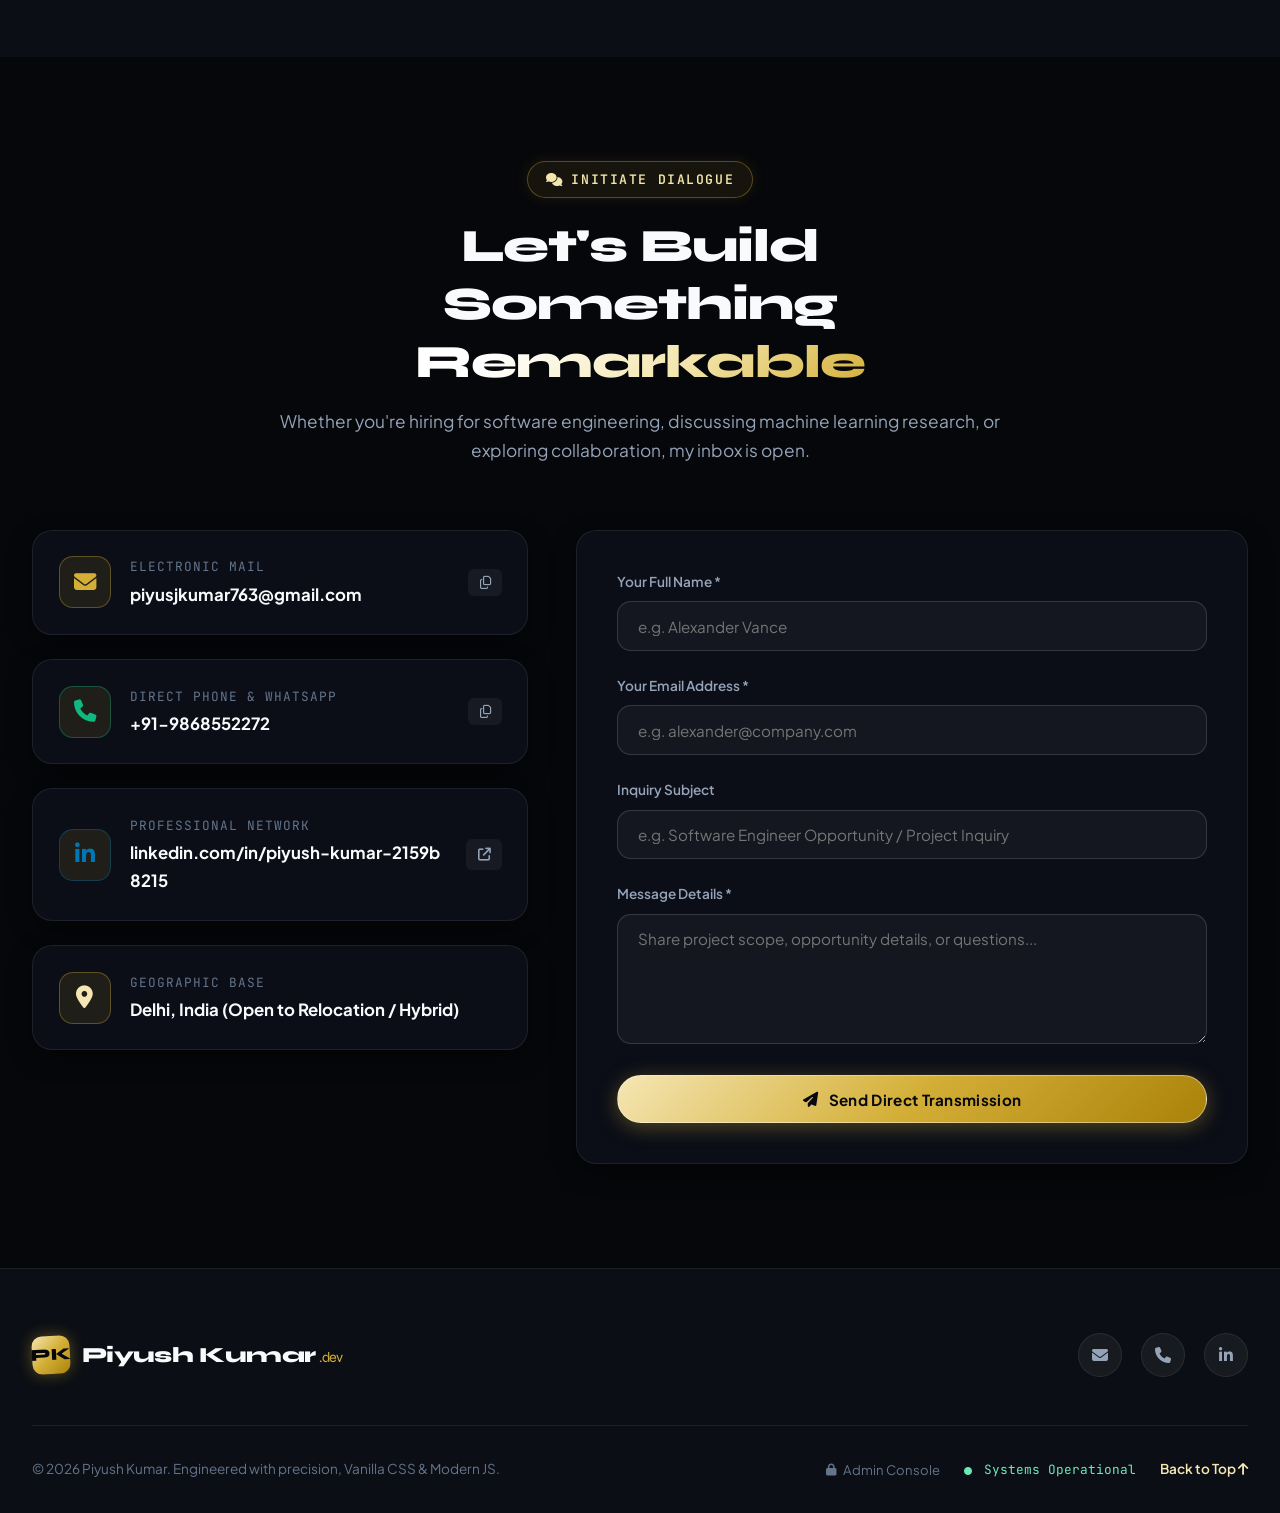
==== commit bea3facd: "Add files via upload" ====
--- a/index.html
+++ b/index.html
@@ -1,25 +1,30 @@
 <!DOCTYPE html>
 <html lang="en" data-theme="dark">
+
 <head>
   <meta charset="UTF-8">
   <meta name="viewport" content="width=device-width, initial-scale=1.0">
-  
+
   <!-- Primary Meta Tags -->
   <title>Piyush Kumar — Software Developer & IT Systems Specialist | Portfolio</title>
   <meta name="title" content="Piyush Kumar — Software Developer & IT Systems Specialist">
-  <meta name="description" content="Official portfolio of Piyush Kumar: Full-Stack Developer, AI/ML Researcher, and IT Specialist skilled in React, Node.js, Python, Go, Docker, and Computer Networking.">
-  <meta name="keywords" content="Piyush Kumar, Full Stack Developer, Software Engineer, Portfolio, Delhi, React, Python, Machine Learning, Computer Vision, Cybersecurity, GGSIPU">
+  <meta name="description"
+    content="Official portfolio of Piyush Kumar: Full-Stack Developer, AI/ML Researcher, and IT Specialist skilled in React, Node.js, Python, Go, Docker, and Computer Networking.">
+  <meta name="keywords"
+    content="Piyush Kumar, Full Stack Developer, Software Engineer, Portfolio, Delhi, React, Python, Machine Learning, Computer Vision, Cybersecurity, GGSIPU">
   <meta name="author" content="Piyush Kumar">
 
   <!-- Open Graph / Facebook / LinkedIn -->
   <meta property="og:type" content="website">
   <meta property="og:url" content="https://linkedin.com/in/piyush-kumar-2159b8215">
   <meta property="og:title" content="Piyush Kumar — Luxury Portfolio">
-  <meta property="og:description" content="Explore cutting-edge full-stack projects, AI computer vision systems, and published machine learning research.">
+  <meta property="og:description"
+    content="Explore cutting-edge full-stack projects, AI computer vision systems, and published machine learning research.">
   <meta property="og:image" content="assets/images/avatar.jpg">
 
   <!-- Favicon -->
-  <link rel="icon" type="image/svg+xml" href="data:image/svg+xml,<svg xmlns='http://www.w3.org/2000/svg' viewBox='0 0 100 100'><text y='.9em' font-size='90'>⚡</text></svg>">
+  <link rel="icon" type="image/svg+xml"
+    href="data:image/svg+xml,<svg xmlns='http://www.w3.org/2000/svg' viewBox='0 0 100 100'><text y='.9em' font-size='90'>⚡</text></svg>">
 
   <!-- Font Awesome 6 Icons -->
   <link rel="stylesheet" href="https://cdnjs.cloudflare.com/ajax/libs/font-awesome/6.5.1/css/all.min.css">
@@ -27,6 +32,7 @@
   <!-- Main Luxury Stylesheet -->
   <link rel="stylesheet" href="css/style.css">
 </head>
+
 <body>
 
   <!-- Ambient Glow Effects -->
@@ -64,13 +70,19 @@
         </div>
 
         <div class="nav-links-list">
-          <a href="#about" class="nav-link"><i class="fa-solid fa-user-astronaut nav-link-icon"></i> <span>About</span></a>
-          <a href="#experience" class="nav-link"><i class="fa-solid fa-briefcase nav-link-icon"></i> <span>Experience</span></a>
-          <a href="#projects" class="nav-link"><i class="fa-solid fa-layer-group nav-link-icon"></i> <span>Projects</span></a>
-          <a href="#research" class="nav-link"><i class="fa-solid fa-book-journal-whills nav-link-icon"></i> <span>Research</span></a>
-          <a href="#certifications" class="nav-link"><i class="fa-solid fa-award nav-link-icon"></i> <span>Certificates</span></a>
+          <a href="#about" class="nav-link"><i class="fa-solid fa-user-astronaut nav-link-icon"></i>
+            <span>About</span></a>
+          <a href="#experience" class="nav-link"><i class="fa-solid fa-briefcase nav-link-icon"></i>
+            <span>Experience</span></a>
+          <a href="#projects" class="nav-link"><i class="fa-solid fa-layer-group nav-link-icon"></i>
+            <span>Projects</span></a>
+          <a href="#research" class="nav-link"><i class="fa-solid fa-book-journal-whills nav-link-icon"></i>
+            <span>Research</span></a>
+          <a href="#certifications" class="nav-link"><i class="fa-solid fa-award nav-link-icon"></i>
+            <span>Certificates</span></a>
           <a href="#skills" class="nav-link"><i class="fa-solid fa-code nav-link-icon"></i> <span>Skills</span></a>
-          <a href="#contact" class="nav-link"><i class="fa-solid fa-envelope nav-link-icon"></i> <span>Contact</span></a>
+          <a href="#contact" class="nav-link"><i class="fa-solid fa-envelope nav-link-icon"></i>
+            <span>Contact</span></a>
         </div>
 
         <!-- Mobile Drawer Quick Actions -->
@@ -106,7 +118,8 @@
         </button>
 
         <!-- Admin Control Center Trigger (Desktop / Laptop) -->
-        <a href="admin.html" class="btn-icon nav-admin-btn" title="Admin Portal & Database Engine" aria-label="Admin Portal">
+        <a href="admin.html" class="btn-icon nav-admin-btn" title="Admin Portal & Database Engine"
+          aria-label="Admin Portal">
           <i class="fa-solid fa-user-gear"></i>
         </a>
 
@@ -127,12 +140,12 @@
   <section class="hero-section" id="hero">
     <div class="container">
       <div class="hero-grid">
-        
+
         <!-- Left: Hero Content -->
         <div class="hero-content">
           <div class="hero-badge">
             <span class="hero-badge-pulse"></span>
-            <span>Available for Software Engineering Roles</span>
+            <span>Seeking Entry-Level Software Developer Roles</span>
           </div>
 
           <h1 class="hero-title">
@@ -145,7 +158,7 @@
           </div>
 
           <p class="hero-description">
-            Information Technology engineer specializing in building robust full-stack web applications, 
+            Information Technology engineer specializing in building robust full-stack web applications,
             interactive real-time dashboards, computer vision AI pipelines, and resilient network infrastructures.
           </p>
 
@@ -172,7 +185,7 @@
               <span class="metric-label">Industry Internships</span>
             </div>
             <div class="metric-item">
-              <span class="metric-number">7+</span>
+              <span class="metric-number">8+</span>
               <span class="metric-label">Accreditations</span>
             </div>
             <div class="metric-item">
@@ -229,13 +242,18 @@
         <!-- Story & Contact Badges -->
         <div class="about-story">
           <p class="about-lead">
-            I am an Information Technology scholar at <strong>Guru Gobind Singh Indraprastha University (GGSIPU)</strong>, combining deep full-stack web engineering expertise with computer vision, machine learning research, and enterprise computer networking.
+            I am an Information Technology scholar at <strong>GGSIPU (HMR INSTITUTE OF TECHNOLOGY AND
+              MANAGEMENT)</strong>, combining deep full-stack web engineering expertise with computer vision, machine
+            learning research, and enterprise computer networking.
           </p>
           <p>
-            My experience spans hands-on front-end and back-end application delivery at <strong>NextZen Digital</strong> and <strong>Tech Access Pvt Ltd</strong>, where I optimized front-end performance to slash page load times by ~20% and boosted user engagement by ~25%.
+            My experience spans hands-on front-end and back-end application delivery at <strong>NextZen Digital</strong>
+            and <strong>Tech Access Pvt Ltd</strong>, where I optimized front-end performance to slash page load times
+            by ~20% and boosted user engagement by ~25%.
           </p>
           <p>
-            From automating complex financial tax operations with ML-driven forecasting to tracking vehicle speeds via optical flow video pipelines, I thrive at solving hard engineering challenges with precision.
+            From automating complex financial tax operations with ML-driven forecasting to tracking vehicle speeds via
+            optical flow video pipelines, I thrive at solving hard engineering challenges with precision.
           </p>
 
           <div class="about-contact-badges">
@@ -273,7 +291,8 @@
                   <strong style="color: var(--text-main);">Delhi, India (Open to Remote & Onsite)</strong>
                 </div>
               </div>
-              <a href="https://linkedin.com/in/piyush-kumar-2159b8215" target="_blank" rel="noopener noreferrer" class="copy-btn">
+              <a href="https://linkedin.com/in/piyush-kumar-2159b8215" target="_blank" rel="noopener noreferrer"
+                class="copy-btn">
                 <i class="fa-brands fa-linkedin"></i> LinkedIn
               </a>
             </div>
@@ -281,7 +300,8 @@
 
           <!-- Quick Resume Download & Preview Actions -->
           <div style="margin-top: 1.6rem; display: flex; gap: 0.9rem; flex-wrap: wrap;">
-            <a href="assets/docs/Piyush_Kumar_Resume.pdf" download="Piyush_Kumar_Resume.pdf" class="btn btn-primary btn-sm">
+            <a href="assets/docs/Piyush_Kumar_Resume.pdf" download="Piyush_Kumar_Resume.pdf"
+              class="btn btn-primary btn-sm">
               <i class="fa-solid fa-file-arrow-down"></i> Download Official Resume (PDF)
             </a>
             <button class="btn btn-secondary btn-sm" id="about-resume-btn">
@@ -296,7 +316,8 @@
             <div class="pillar-icon-box"><i class="fa-solid fa-layer-group"></i></div>
             <h3 class="pillar-title">Full-Stack Engineering</h3>
             <p class="pillar-desc">
-              Designing scalable REST APIs, dynamic React/Node.js web applications, and database architectures with high performance and security.
+              Designing scalable REST APIs, dynamic React/Node.js web applications, and database architectures with high
+              performance and security.
             </p>
           </div>
 
@@ -304,7 +325,8 @@
             <div class="pillar-icon-box"><i class="fa-solid fa-microchip"></i></div>
             <h3 class="pillar-title">AI & Computer Vision</h3>
             <p class="pillar-desc">
-              Building real-time OpenCV motion analysis, optical flow velocity estimators, and predictive machine learning models.
+              Building real-time OpenCV motion analysis, optical flow velocity estimators, and predictive machine
+              learning models.
             </p>
           </div>
 
@@ -312,7 +334,8 @@
             <div class="pillar-icon-box"><i class="fa-solid fa-network-wired"></i></div>
             <h3 class="pillar-title">Networking & Security</h3>
             <p class="pillar-desc">
-              Proficient in TCP/IP, OSI, subnetting, firewalls, routing/switching, VPNs, and applied ethical cybersecurity practices.
+              Proficient in TCP/IP, OSI, subnetting, firewalls, routing/switching, VPNs, and applied ethical
+              cybersecurity practices.
             </p>
           </div>
 
@@ -320,7 +343,8 @@
             <div class="pillar-icon-box"><i class="fa-solid fa-server"></i></div>
             <h3 class="pillar-title">Systems & Infrastructure</h3>
             <p class="pillar-desc">
-              Cross-platform operating systems (Linux, Windows, macOS), Active Directory, Docker containerization, and automated IT diagnostics.
+              Cross-platform operating systems (Linux, Windows, macOS), Active Directory, Docker containerization, and
+              automated IT diagnostics.
             </p>
           </div>
         </div>
@@ -336,19 +360,21 @@
         <div class="edu-grid">
           <div class="glass-card edu-card">
             <div>
-              <span class="edu-badge">2023 – 2026</span>
+              <span class="edu-badge">Sept 2023 – June 2026</span>
               <h4 class="edu-degree">Bachelor of Technology</h4>
-              <div style="color: var(--gold-primary); font-weight: 600; font-size: 0.92rem; margin-bottom: 0.3rem;">Information Technology</div>
-              <p class="edu-school">Guru Gobind Singh Indraprastha University (GGSIPU)</p>
+              <div style="color: var(--gold-primary); font-weight: 600; font-size: 0.92rem; margin-bottom: 0.3rem;">
+                Information Technology</div>
+              <p class="edu-school">GGSIPU (HMR INSTITUTE OF TECHNOLOGY AND MANAGEMENT)</p>
             </div>
             <div class="edu-date"><i class="fa-solid fa-location-dot"></i> Delhi, India</div>
           </div>
 
           <div class="glass-card edu-card">
             <div>
-              <span class="edu-badge">2020 – 2023</span>
+              <span class="edu-badge">Nov 2020 – June 2023</span>
               <h4 class="edu-degree">Diploma in IT</h4>
-              <div style="color: var(--emerald-primary); font-weight: 600; font-size: 0.92rem; margin-bottom: 0.3rem;">Information Technology</div>
+              <div style="color: var(--emerald-primary); font-weight: 600; font-size: 0.92rem; margin-bottom: 0.3rem;">
+                Information Technology</div>
               <p class="edu-school">Delhi Skill and Entrepreneurship University (DSEU)</p>
             </div>
             <div class="edu-date"><i class="fa-solid fa-location-dot"></i> Delhi, India</div>
@@ -356,9 +382,10 @@
 
           <div class="glass-card edu-card">
             <div>
-              <span class="edu-badge">2020</span>
+              <span class="edu-badge">Completed June 2020</span>
               <h4 class="edu-degree">CBSE Class 10th</h4>
-              <div style="color: var(--cyan-primary); font-weight: 600; font-size: 0.92rem; margin-bottom: 0.3rem;">Secondary School Examination</div>
+              <div style="color: var(--cyan-primary); font-weight: 600; font-size: 0.92rem; margin-bottom: 0.3rem;">
+                Secondary School Examination</div>
               <p class="edu-school">DMSSS, Delhi</p>
             </div>
             <div class="edu-date"><i class="fa-solid fa-award"></i> Distinction Standing</div>
@@ -378,12 +405,13 @@
         <span class="section-tag"><i class="fa-solid fa-briefcase"></i> Professional Journey</span>
         <h2 class="section-title">Industry <span class="gradient-text">Experience</span></h2>
         <p class="section-subtitle">
-          Hands-on software development internships delivering production code, performance gains, and high user satisfaction.
+          Hands-on software development internships delivering production code, performance gains, and high user
+          satisfaction.
         </p>
       </div>
 
       <div class="timeline-container">
-        
+
         <!-- Experience 1: NextZen Digital -->
         <div class="timeline-item">
           <div class="timeline-dot"></div>
@@ -401,15 +429,18 @@
             <div class="timeline-bullets">
               <div class="timeline-bullet">
                 <i class="fa-solid fa-circle-check"></i>
-                <span>Worked directly with the core engineering team, gaining comprehensive hands-on full-stack development experience across both front-end and back-end technologies.</span>
+                <span>Worked directly with the core engineering team, gaining comprehensive hands-on full-stack
+                  development experience across both front-end and back-end technologies.</span>
               </div>
               <div class="timeline-bullet">
                 <i class="fa-solid fa-circle-check"></i>
-                <span>Delivered consistent, production-grade contributions throughout the tenure, earning commendations for work ethic, reliability, and rapid problem-solving.</span>
+                <span>Delivered consistent, production-grade contributions throughout the tenure, earning commendations
+                  for work ethic, reliability, and rapid problem-solving.</span>
               </div>
               <div class="timeline-bullet">
                 <i class="fa-solid fa-circle-check"></i>
-                <span>Collaborated in Agile sprints, reviewing PRs, integrating RESTful services, and strengthening modular code architecture.</span>
+                <span>Collaborated in Agile sprints, reviewing PRs, integrating RESTful services, and strengthening
+                  modular code architecture.</span>
               </div>
             </div>
 
@@ -438,23 +469,28 @@
             <div class="timeline-bullets">
               <div class="timeline-bullet">
                 <i class="fa-solid fa-circle-check"></i>
-                <span>Designed highly intuitive, user-friendly UI components that improved overall user engagement by <strong>~25%</strong> across client websites.</span>
+                <span>Designed highly intuitive, user-friendly UI components that improved overall user engagement by
+                  <strong>~25%</strong> across client websites.</span>
               </div>
               <div class="timeline-bullet">
                 <i class="fa-solid fa-circle-check"></i>
-                <span>Engineered front-end performance optimizations, reducing page load times by <strong>~20%</strong> through asset compression, DOM tree minimization, and script refactoring.</span>
+                <span>Engineered front-end performance optimizations, reducing page load times by <strong>~20%</strong>
+                  through asset compression, DOM tree minimization, and script refactoring.</span>
               </div>
               <div class="timeline-bullet">
                 <i class="fa-solid fa-circle-check"></i>
-                <span>Enhanced usability and navigation flows across multi-device viewports and ensured bulletproof cross-browser compatibility.</span>
+                <span>Enhanced usability and navigation flows across multi-device viewports and ensured bulletproof
+                  cross-browser compatibility.</span>
               </div>
             </div>
 
             <div class="impact-pills-row">
-              <span class="impact-pill" style="background: rgba(212,175,55,0.12); border-color: var(--border-gold); color: var(--gold-light);">
+              <span class="impact-pill"
+                style="background: rgba(212,175,55,0.12); border-color: var(--border-gold); color: var(--gold-light);">
                 <i class="fa-solid fa-arrow-trend-up"></i> +25% User Engagement
               </span>
-              <span class="impact-pill" style="background: rgba(56,189,248,0.12); border-color: var(--border-cyan); color: var(--cyan-light);">
+              <span class="impact-pill"
+                style="background: rgba(56,189,248,0.12); border-color: var(--border-cyan); color: var(--cyan-light);">
                 <i class="fa-solid fa-gauge-high"></i> -20% Page Load Time
               </span>
               <span class="impact-pill"><i class="fa-solid fa-mobile-screen"></i> Responsive UI/UX</span>
@@ -475,7 +511,8 @@
         <span class="section-tag"><i class="fa-solid fa-code-branch"></i> Engineering Showcase</span>
         <h2 class="section-title">Featured <span class="gradient-text">Creations</span></h2>
         <p class="section-subtitle">
-          Production-grade applications featuring intelligent machine learning, computer vision, and full-stack cloud workflows.
+          Production-grade applications featuring intelligent machine learning, computer vision, and full-stack cloud
+          workflows.
         </p>
       </div>
 
@@ -489,7 +526,7 @@
 
       <!-- Projects Grid -->
       <div class="projects-grid">
-        
+
         <!-- Project 1: GST Cash Ledger -->
         <div class="glass-card project-card" data-category="fullstack aiml">
           <div class="project-image-wrap">
@@ -500,7 +537,9 @@
             <div>
               <h3 class="project-title">GST Cash Ledger & Expense Predictor</h3>
               <p class="project-desc">
-                Full-stack financial management web application that automates GST calculations to reduce manual effort by <strong>~40%</strong>. Features dynamic Chart.js dashboards and an integrated Machine Learning model to forecast upcoming tax liabilities and corporate expenses.
+                Full-stack financial management web application that automates GST calculations to reduce manual effort
+                by <strong>~40%</strong>. Features dynamic Chart.js dashboards and an integrated Machine Learning model
+                to forecast upcoming tax liabilities and corporate expenses.
               </p>
               <div class="project-tech-stack">
                 <span class="tech-chip">HTML5 / CSS3</span>
@@ -533,7 +572,9 @@
             <div>
               <h3 class="project-title">AI Rush Driving & Speed Detector</h3>
               <p class="project-desc">
-                High-performance video analysis system leveraging OpenCV and NumPy for real-time motion tracking. Implements <strong>Optical Flow</strong> algorithms for vehicle speed estimation, rapid maneuver detection, and automated SQLite event alerting.
+                High-performance video analysis system leveraging OpenCV and NumPy for real-time motion tracking.
+                Implements <strong>Optical Flow</strong> algorithms for vehicle speed estimation, rapid maneuver
+                detection, and automated SQLite event alerting.
               </p>
               <div class="project-tech-stack">
                 <span class="tech-chip">Python</span>
@@ -567,7 +608,9 @@
             <div>
               <h3 class="project-title">EcoTrack — Carbon Footprint Tracker</h3>
               <p class="project-desc">
-                Full-stack carbon emissions analytics platform built with Flask and SQLAlchemy. Includes daily emission calculators, 30-day trend visualizations with Chart.js, gamified community leaderboards, personalized eco-tips, and secure Werkzeug authentication.
+                Full-stack carbon emissions analytics platform built with Flask and SQLAlchemy. Includes daily emission
+                calculators, 30-day trend visualizations with Chart.js, gamified community leaderboards, personalized
+                eco-tips, and secure Werkzeug authentication.
               </p>
               <div class="project-tech-stack">
                 <span class="tech-chip">Flask</span>
@@ -601,7 +644,9 @@
             <div>
               <h3 class="project-title">Bikes4U — Online Bike Rental System</h3>
               <p class="project-desc">
-                Full-fledged online vehicle reservation and fleet management system built with JavaScript, PHP, and MySQL. Provides real-time fleet availability tracking, multi-category booking workflows, customer account management, and automated invoicing.
+                Full-fledged online vehicle reservation and fleet management system built with JavaScript, PHP, and
+                MySQL. Provides real-time fleet availability tracking, multi-category booking workflows, customer
+                account management, and automated invoicing.
               </p>
               <div class="project-tech-stack">
                 <span class="tech-chip">JavaScript</span>
@@ -653,25 +698,33 @@
         </div>
 
         <h3 class="research-title">
-          "Integration of Machine Learning with Financial Tracking Systems for Enhanced GST Compliance and Expense Management"
+          "Integration of Machine Learning with Financial Tracking Systems for Enhanced GST Compliance and Expense
+          Management"
         </h3>
 
         <p class="research-abstract">
-          <strong>Abstract:</strong> This research paper investigates the structural application of Machine Learning algorithms in enterprise accounting workflows. By integrating predictive regression and anomaly-detection models with real-time Goods and Services Tax (GST) ledger systems, the framework mitigates filing errors, forecasts liability cashflows with high precision, and enhances fiscal transparency for SMEs and corporate enterprises.
+          <strong>Abstract:</strong> This research paper investigates the structural application of Machine Learning
+          algorithms in enterprise accounting workflows. By integrating predictive regression and anomaly-detection
+          models with real-time Goods and Services Tax (GST) ledger systems, the framework mitigates filing errors,
+          forecasts liability cashflows with high precision, and enhances fiscal transparency for SMEs and corporate
+          enterprises.
         </p>
 
         <div class="research-highlights-grid">
           <div class="research-mini-box">
             <div class="mini-box-title"><i class="fa-solid fa-brain"></i> Predictive Modeling</div>
-            <div class="mini-box-text">Trained models to forecast quarterly tax liabilities based on historical expense patterns.</div>
+            <div class="mini-box-text">Trained models to forecast quarterly tax liabilities based on historical expense
+              patterns.</div>
           </div>
           <div class="research-mini-box">
             <div class="mini-box-title"><i class="fa-solid fa-shield-halved"></i> Error & Fraud Mitigation</div>
-            <div class="mini-box-text">Automated anomaly detection to flag reconciliation discrepancies before statutory filing.</div>
+            <div class="mini-box-text">Automated anomaly detection to flag reconciliation discrepancies before statutory
+              filing.</div>
           </div>
           <div class="research-mini-box">
             <div class="mini-box-title"><i class="fa-solid fa-arrow-trend-up"></i> ~40% Efficiency Gain</div>
-            <div class="mini-box-text">Proven reduction in manual accounting hours and data reconciliation latency.</div>
+            <div class="mini-box-text">Proven reduction in manual accounting hours and data reconciliation latency.
+            </div>
           </div>
         </div>
 
@@ -701,7 +754,7 @@
       </div>
 
       <div class="certifications-grid">
-        
+
         <!-- Cert 1: NVIDIA -->
         <div class="glass-card cert-card cert-nvidia">
           <div>
@@ -714,7 +767,8 @@
             </div>
             <div class="cert-date"><i class="fa-solid fa-calendar-check"></i> Certified: July 2026</div>
             <p style="font-size: 0.85rem; color: var(--text-muted); margin-bottom: 1rem;">
-              Mastered diffusion architectures, noise scheduling, sampling conditioning, and high-fidelity model training.
+              Mastered diffusion architectures, noise scheduling, sampling conditioning, and high-fidelity model
+              training.
             </p>
           </div>
           <div class="cert-badge-pill">
@@ -732,9 +786,11 @@
                 <h4 class="cert-name">Google Cybersecurity Professional Certificate</h4>
               </div>
             </div>
-            <div class="cert-date"><i class="fa-solid fa-calendar-check"></i> 9 Comprehensive Courses (August 2026)</div>
+            <div class="cert-date"><i class="fa-solid fa-calendar-check"></i> 9 Comprehensive Courses (August 2026)
+            </div>
             <p style="font-size: 0.85rem; color: var(--text-muted); margin-bottom: 1rem;">
-              SIEM tools, network defense, Linux command line security, Python automation, and incident mitigation protocols.
+              SIEM tools, network defense, Linux command line security, Python automation, and incident mitigation
+              protocols.
             </p>
           </div>
           <div class="cert-badge-pill">
@@ -782,7 +838,50 @@
           </div>
         </div>
 
-        <!-- Cert 5: HackerRank Competency Badges -->
+        <!-- Cert 5: Google AI Essentials -->
+        <div class="glass-card cert-card cert-google">
+          <div>
+            <div class="cert-card-top">
+              <div class="cert-icon-wrap"><i class="fa-solid fa-brain" style="color: #38bdf8;"></i></div>
+              <div>
+                <span class="cert-issuer">Google & Coursera</span>
+                <h4 class="cert-name">Google AI Essentials</h4>
+              </div>
+            </div>
+            <div class="cert-date"><i class="fa-solid fa-calendar-check"></i> Certified: 2025 – 2026</div>
+            <p style="font-size: 0.85rem; color: var(--text-muted); margin-bottom: 1rem;">
+              Applied Generative AI techniques, AI-assisted productivity, prompt engineering workflows, and responsible
+              AI.
+            </p>
+          </div>
+          <div class="cert-badge-pill">
+            <i class="fa-solid fa-circle-check" style="color: #38bdf8;"></i> Verified Credential
+          </div>
+        </div>
+
+        <!-- Cert 6: Internshala DSA -->
+        <div class="glass-card cert-card">
+          <div>
+            <div class="cert-card-top">
+              <div class="cert-icon-wrap"><i class="fa-solid fa-code-branch" style="color: var(--emerald-primary);"></i>
+              </div>
+              <div>
+                <span class="cert-issuer">Internshala Trainings</span>
+                <h4 class="cert-name">Data Structures and Algorithms</h4>
+              </div>
+            </div>
+            <div class="cert-date"><i class="fa-solid fa-calendar-check"></i> Certified: 2024</div>
+            <p style="font-size: 0.85rem; color: var(--text-muted); margin-bottom: 1rem;">
+              Algorithmic problem solving, dynamic programming, trees, graph traversal, and time/space complexity
+              optimization.
+            </p>
+          </div>
+          <div class="cert-badge-pill">
+            <i class="fa-solid fa-circle-check" style="color: var(--emerald-primary);"></i> Verified Completion
+          </div>
+        </div>
+
+        <!-- Cert 7: HackerRank Competency Badges -->
         <div class="glass-card cert-card">
           <div>
             <div class="cert-card-top">
@@ -802,19 +901,21 @@
           </div>
         </div>
 
-        <!-- Cert 6: Infosys & Internshala -->
+        <!-- Cert 8: Infosys SpringBoard -->
         <div class="glass-card cert-card">
           <div>
             <div class="cert-card-top">
-              <div class="cert-icon-wrap"><i class="fa-solid fa-shield-virus" style="color: var(--gold-primary);"></i></div>
+              <div class="cert-icon-wrap"><i class="fa-solid fa-shield-virus" style="color: var(--gold-primary);"></i>
+              </div>
               <div>
-                <span class="cert-issuer">Infosys SpringBoard & Internshala</span>
-                <h4 class="cert-name">Ethical Hacking & DSA Mastery</h4>
-              </div>
-            </div>
-            <div class="cert-date"><i class="fa-solid fa-award"></i> Applied Cybersecurity & Algorithms</div>
+                <span class="cert-issuer">Infosys SpringBoard</span>
+                <h4 class="cert-name">Cybersecurity and Applied Ethical Hacking</h4>
+              </div>
+            </div>
+            <div class="cert-date"><i class="fa-solid fa-award"></i> Certified: 2025</div>
             <p style="font-size: 0.85rem; color: var(--text-muted); margin-bottom: 1rem;">
-              In-depth training in Data Structures & Algorithms, penetration testing vectors, and applied software security.
+              Applied security assessments, ethical hacking methodologies, penetration testing vectors, and threat
+              mitigation.
             </p>
           </div>
           <div class="cert-badge-pill">
@@ -840,7 +941,7 @@
       </div>
 
       <div class="skills-matrix-grid">
-        
+
         <!-- Category 1: Languages -->
         <div class="glass-card skill-category-card">
           <div class="category-header">
@@ -853,92 +954,143 @@
             <span class="skill-pill"><i class="fa-brands fa-js"></i> JavaScript</span>
             <span class="skill-pill"><i class="fa-brands fa-java"></i> Java</span>
             <span class="skill-pill"><i class="fa-solid fa-c"></i> C / C++</span>
-            <span class="skill-pill"><i class="fa-brands fa-php"></i> PHP</span>
-          </div>
-        </div>
-
-        <!-- Category 2: Web & Frameworks -->
+          </div>
+        </div>
+
+        <!-- Category 2: AI & Machine Learning (Prominent Feature) -->
+        <div class="glass-card skill-category-card" style="border-color: var(--border-gold);">
+          <div class="category-header">
+            <div class="category-icon" style="color: var(--gold-light);"><i class="fa-solid fa-brain"></i></div>
+            <h3 class="category-title">AI & Machine Learning</h3>
+          </div>
+          <div class="skills-tags-wrap">
+            <span class="skill-pill highlight"><i class="fa-solid fa-wand-magic-sparkles"></i> Generative AI</span>
+            <span class="skill-pill highlight"><i class="fa-solid fa-atom"></i> Diffusion Models</span>
+            <span class="skill-pill highlight"><i class="fa-solid fa-microchip"></i> Agentic AI</span>
+            <span class="skill-pill"><i class="fa-solid fa-terminal"></i> Prompt Engineering</span>
+            <span class="skill-pill"><i class="fa-solid fa-chart-line"></i> ML Model Dev</span>
+            <span class="skill-pill"><i class="fa-solid fa-calculator"></i> Predictive Analytics</span>
+            <span class="skill-pill"><i class="fa-solid fa-camera"></i> OpenCV (Vision)</span>
+            <span class="skill-pill"><i class="fa-solid fa-robot"></i> LLMs & AI Chatbots</span>
+            <span class="skill-pill"><i class="fa-solid fa-code"></i> AI-Assisted Coding</span>
+            <span class="skill-pill"><i class="fa-solid fa-gears"></i> AI Automation</span>
+            <span class="skill-pill"><i class="fa-solid fa-screwdriver-wrench"></i> Claude / ChatGPT / Copilot /
+              Gemini</span>
+          </div>
+        </div>
+
+        <!-- Category 3: Web Technologies -->
         <div class="glass-card skill-category-card">
           <div class="category-header">
             <div class="category-icon" style="color: var(--cyan-primary);"><i class="fa-solid fa-laptop-code"></i></div>
-            <h3 class="category-title">Web Technologies & APIs</h3>
+            <h3 class="category-title">Web Technologies</h3>
           </div>
           <div class="skills-tags-wrap">
             <span class="skill-pill highlight"><i class="fa-brands fa-react"></i> React</span>
             <span class="skill-pill highlight"><i class="fa-brands fa-node-js"></i> Node.js</span>
-            <span class="skill-pill"><i class="fa-solid fa-bolt"></i> Gin (Go Web)</span>
             <span class="skill-pill"><i class="fa-brands fa-html5"></i> HTML5 & CSS3</span>
             <span class="skill-pill"><i class="fa-brands fa-bootstrap"></i> Bootstrap</span>
-            <span class="skill-pill"><i class="fa-solid fa-network-wired"></i> RESTful APIs</span>
+            <span class="skill-pill"><i class="fa-solid fa-network-wired"></i> REST APIs</span>
             <span class="skill-pill"><i class="fa-solid fa-chart-pie"></i> Chart.js</span>
           </div>
         </div>
 
-        <!-- Category 3: Databases & DevOps -->
+        <!-- Category 4: Frameworks & Tools -->
+        <div class="glass-card skill-category-card">
+          <div class="category-header">
+            <div class="category-icon" style="color: #38bdf8;"><i class="fa-solid fa-toolbox"></i></div>
+            <h3 class="category-title">Frameworks & Tools</h3>
+          </div>
+          <div class="skills-tags-wrap">
+            <span class="skill-pill highlight"><i class="fa-solid fa-bolt"></i> Gin (Go)</span>
+            <span class="skill-pill highlight"><i class="fa-brands fa-git-alt"></i> Git & GitHub</span>
+            <span class="skill-pill"><i class="fa-brands fa-docker"></i> Docker</span>
+            <span class="skill-pill"><i class="fa-solid fa-vial"></i> Postman</span>
+            <span class="skill-pill"><i class="fa-solid fa-book-open"></i> Jupyter</span>
+            <span class="skill-pill"><i class="fa-solid fa-bug"></i> Unit Testing & Debugging</span>
+          </div>
+        </div>
+
+        <!-- Category 5: Databases -->
         <div class="glass-card skill-category-card">
           <div class="category-header">
             <div class="category-icon" style="color: var(--emerald-primary);"><i class="fa-solid fa-database"></i></div>
-            <h3 class="category-title">Databases & DevOps</h3>
+            <h3 class="category-title">Databases</h3>
           </div>
           <div class="skills-tags-wrap">
             <span class="skill-pill highlight"><i class="fa-solid fa-database"></i> MySQL</span>
             <span class="skill-pill highlight"><i class="fa-solid fa-leaf"></i> MongoDB</span>
-            <span class="skill-pill"><i class="fa-solid fa-table"></i> SQL (Advanced)</span>
-            <span class="skill-pill"><i class="fa-brands fa-docker"></i> Docker</span>
-            <span class="skill-pill"><i class="fa-brands fa-git-alt"></i> Git & GitHub</span>
+            <span class="skill-pill highlight"><i class="fa-solid fa-table"></i> SQL (Advanced)</span>
             <span class="skill-pill"><i class="fa-solid fa-box-archive"></i> SQLite</span>
-            <span class="skill-pill"><i class="fa-solid fa-flask"></i> Postman</span>
-            <span class="skill-pill"><i class="fa-solid fa-terminal"></i> Jupyter</span>
-          </div>
-        </div>
-
-        <!-- Category 4: Computer Networking & Security -->
+          </div>
+        </div>
+
+        <!-- Category 6: Computer Networking & Security -->
         <div class="glass-card skill-category-card">
           <div class="category-header">
             <div class="category-icon" style="color: #f472b6;"><i class="fa-solid fa-network-wired"></i></div>
-            <h3 class="category-title">Networking & Security</h3>
+            <h3 class="category-title">Computer Networking</h3>
           </div>
           <div class="skills-tags-wrap">
             <span class="skill-pill highlight"><i class="fa-solid fa-diagram-project"></i> OSI & TCP/IP Models</span>
-            <span class="skill-pill"><i class="fa-solid fa-sitemap"></i> Subnetting & IPv4/IPv6</span>
-            <span class="skill-pill"><i class="fa-solid fa-server"></i> DNS & DHCP</span>
+            <span class="skill-pill highlight"><i class="fa-solid fa-sitemap"></i> Subnetting & IPv4/IPv6</span>
+            <span class="skill-pill highlight"><i class="fa-solid fa-server"></i> DNS & DHCP</span>
             <span class="skill-pill"><i class="fa-solid fa-route"></i> Routing & Switching</span>
-            <span class="skill-pill"><i class="fa-solid fa-shield-halved"></i> Firewalls & Network Security</span>
-            <span class="skill-pill"><i class="fa-solid fa-lock"></i> SSH, HTTPS, SSL/TLS, VPN</span>
             <span class="skill-pill"><i class="fa-solid fa-ethernet"></i> LAN / WAN Configuration</span>
-          </div>
-        </div>
-
-        <!-- Category 5: IT Support & System Admin -->
+            <span class="skill-pill"><i class="fa-solid fa-globe"></i> HTTP/HTTPS, FTP, SSH, SMTP</span>
+            <span class="skill-pill"><i class="fa-solid fa-shield-halved"></i> Network Security & Firewalls</span>
+            <span class="skill-pill"><i class="fa-solid fa-lock"></i> VPN Fundamentals</span>
+          </div>
+        </div>
+
+        <!-- Category 7: IT Support & System Admin -->
         <div class="glass-card skill-category-card">
           <div class="category-header">
             <div class="category-icon" style="color: var(--gold-light);"><i class="fa-solid fa-sliders"></i></div>
-            <h3 class="category-title">IT Systems & Infrastructure</h3>
+            <h3 class="category-title">IT Support & Systems</h3>
           </div>
           <div class="skills-tags-wrap">
-            <span class="skill-pill highlight"><i class="fa-brands fa-linux"></i> Linux OS & Bash</span>
-            <span class="skill-pill"><i class="fa-brands fa-windows"></i> Windows & macOS</span>
+            <span class="skill-pill highlight"><i class="fa-brands fa-linux"></i> Windows, Linux, macOS</span>
+            <span class="skill-pill"><i class="fa-solid fa-sliders"></i> System Administration</span>
+            <span class="skill-pill"><i class="fa-solid fa-wrench"></i> Hardware & Software Troubleshooting</span>
+            <span class="skill-pill"><i class="fa-solid fa-boxes-stacked"></i> IT Asset Management</span>
+            <span class="skill-pill"><i class="fa-solid fa-headset"></i> Technical Support & Help Desk</span>
             <span class="skill-pill"><i class="fa-solid fa-users-gear"></i> Active Directory</span>
             <span class="skill-pill"><i class="fa-solid fa-desktop"></i> Remote Desktop Support</span>
-            <span class="skill-pill"><i class="fa-solid fa-wrench"></i> Hardware/Software Diagnostics</span>
             <span class="skill-pill"><i class="fa-solid fa-floppy-disk"></i> Backup & Recovery</span>
-            <span class="skill-pill"><i class="fa-solid fa-ticket"></i> Ticketing Systems & IT Asset Mgmt</span>
-          </div>
-        </div>
-
-        <!-- Category 6: Engineering Methodologies & Soft Skills -->
+            <span class="skill-pill"><i class="fa-solid fa-ticket"></i> Documentation & Ticketing</span>
+          </div>
+        </div>
+
+        <!-- Category 8: Core Concepts -->
         <div class="glass-card skill-category-card">
           <div class="category-header">
-            <div class="category-icon" style="color: #a78bfa;"><i class="fa-solid fa-lightbulb"></i></div>
-            <h3 class="category-title">Concepts & Soft Skills</h3>
+            <div class="category-icon" style="color: #a78bfa;"><i class="fa-solid fa-layer-group"></i></div>
+            <h3 class="category-title">Core Concepts</h3>
           </div>
           <div class="skills-tags-wrap">
-            <span class="skill-pill highlight"><i class="fa-solid fa-code-branch"></i> Data Structures & Algorithms</span>
-            <span class="skill-pill"><i class="fa-solid fa-cubes"></i> OOP & DBMS Design</span>
+            <span class="skill-pill highlight"><i class="fa-solid fa-code-branch"></i> Data Structures &
+              Algorithms</span>
+            <span class="skill-pill highlight"><i class="fa-solid fa-cubes"></i> Object-Oriented Programming
+              (OOP)</span>
+            <span class="skill-pill"><i class="fa-solid fa-database"></i> DBMS Design</span>
+            <span class="skill-pill"><i class="fa-solid fa-network-wired"></i> Computer Networks</span>
             <span class="skill-pill"><i class="fa-solid fa-arrows-spin"></i> SDLC & Agile Methodology</span>
-            <span class="skill-pill"><i class="fa-solid fa-bug"></i> Unit Testing & Debugging</span>
-            <span class="skill-pill"><i class="fa-solid fa-puzzle-piece"></i> Critical Problem Solving</span>
-            <span class="skill-pill"><i class="fa-solid fa-people-group"></i> Team Collaboration</span>
+          </div>
+        </div>
+
+        <!-- Category 9: Soft Skills -->
+        <div class="glass-card skill-category-card">
+          <div class="category-header">
+            <div class="category-icon" style="color: #34d399;"><i class="fa-solid fa-lightbulb"></i></div>
+            <h3 class="category-title">Soft Skills</h3>
+          </div>
+          <div class="skills-tags-wrap">
+            <span class="skill-pill highlight"><i class="fa-solid fa-puzzle-piece"></i> Critical Problem Solving</span>
+            <span class="skill-pill"><i class="fa-solid fa-comments"></i> Communication</span>
+            <span class="skill-pill highlight"><i class="fa-solid fa-people-group"></i> Team Collaboration</span>
+            <span class="skill-pill"><i class="fa-solid fa-bolt"></i> Adaptability</span>
+            <span class="skill-pill"><i class="fa-solid fa-clock"></i> Time Management</span>
             <span class="skill-pill"><i class="fa-solid fa-user-tie"></i> Technical Leadership</span>
           </div>
         </div>
@@ -956,15 +1108,16 @@
         <span class="section-tag"><i class="fa-solid fa-comments"></i> Initiate Dialogue</span>
         <h2 class="section-title">Let's Build Something <span class="gradient-text">Remarkable</span></h2>
         <p class="section-subtitle">
-          Whether you're hiring for software engineering, discussing machine learning research, or exploring collaboration, my inbox is open.
+          Whether you're hiring for software engineering, discussing machine learning research, or exploring
+          collaboration, my inbox is open.
         </p>
       </div>
 
       <div class="contact-grid">
-        
+
         <!-- Left: Direct Channels -->
         <div class="contact-info-panel">
-          
+
           <div class="glass-card contact-card-direct">
             <div class="contact-card-icon"><i class="fa-solid fa-envelope"></i></div>
             <div style="flex-grow: 1;">
@@ -997,7 +1150,8 @@
               <div class="contact-label">Professional Network</div>
               <div class="contact-value">linkedin.com/in/piyush-kumar-2159b8215</div>
             </div>
-            <a href="https://linkedin.com/in/piyush-kumar-2159b8215" target="_blank" rel="noopener noreferrer" class="copy-btn">
+            <a href="https://linkedin.com/in/piyush-kumar-2159b8215" target="_blank" rel="noopener noreferrer"
+              class="copy-btn">
               <i class="fa-solid fa-arrow-up-right-from-square"></i>
             </a>
           </div>
@@ -1024,17 +1178,20 @@
 
             <div class="form-group">
               <label class="form-label" for="contact-email">Your Email Address *</label>
-              <input type="email" id="contact-email" class="form-control" placeholder="e.g. alexander@company.com" required>
+              <input type="email" id="contact-email" class="form-control" placeholder="e.g. alexander@company.com"
+                required>
             </div>
 
             <div class="form-group">
               <label class="form-label" for="contact-subject">Inquiry Subject</label>
-              <input type="text" id="contact-subject" class="form-control" placeholder="e.g. Software Engineer Opportunity / Project Inquiry">
+              <input type="text" id="contact-subject" class="form-control"
+                placeholder="e.g. Software Engineer Opportunity / Project Inquiry">
             </div>
 
             <div class="form-group">
               <label class="form-label" for="contact-message">Message Details *</label>
-              <textarea id="contact-message" class="form-control" placeholder="Share project scope, opportunity details, or questions..." required></textarea>
+              <textarea id="contact-message" class="form-control"
+                placeholder="Share project scope, opportunity details, or questions..." required></textarea>
             </div>
 
             <button type="submit" class="btn btn-primary" style="width: 100%;" id="send-msg-btn">
@@ -1059,9 +1216,11 @@
         </a>
 
         <div style="display: flex; gap: 1.2rem; align-items: center;">
-          <a href="mailto:piyusjkumar763@gmail.com" class="btn-icon" title="Email Piyush"><i class="fa-solid fa-envelope"></i></a>
+          <a href="mailto:piyusjkumar763@gmail.com" class="btn-icon" title="Email Piyush"><i
+              class="fa-solid fa-envelope"></i></a>
           <a href="tel:+919868552272" class="btn-icon" title="Call Piyush"><i class="fa-solid fa-phone"></i></a>
-          <a href="https://linkedin.com/in/piyush-kumar-2159b8215" target="_blank" rel="noopener noreferrer" class="btn-icon" title="LinkedIn Profile"><i class="fa-brands fa-linkedin-in"></i></a>
+          <a href="https://linkedin.com/in/piyush-kumar-2159b8215" target="_blank" rel="noopener noreferrer"
+            class="btn-icon" title="LinkedIn Profile"><i class="fa-brands fa-linkedin-in"></i></a>
         </div>
       </div>
 
@@ -1070,13 +1229,16 @@
           &copy; 2026 Piyush Kumar. Engineered with precision, Vanilla CSS & Modern JS.
         </div>
         <div style="display: flex; align-items: center; gap: 1.5rem; flex-wrap: wrap;">
-          <a href="admin.html" style="color: var(--text-dim); font-size: 0.82rem; display: inline-flex; align-items: center; gap: 0.4rem; text-decoration: none;" title="Admin Console">
+          <a href="admin.html"
+            style="color: var(--text-dim); font-size: 0.82rem; display: inline-flex; align-items: center; gap: 0.4rem; text-decoration: none;"
+            title="Admin Console">
             <i class="fa-solid fa-lock" style="font-size: 0.75rem;"></i> Admin Console
           </a>
           <span style="font-family: var(--font-code); font-size: 0.8rem; color: var(--emerald-light);">
             <i class="fa-solid fa-circle" style="font-size: 0.5rem; margin-right: 4px;"></i> Systems Operational
           </span>
-          <a href="#hero" style="color: var(--gold-light); font-weight: 600;">Back to Top <i class="fa-solid fa-arrow-up"></i></a>
+          <a href="#hero" style="color: var(--gold-light); font-weight: 600;">Back to Top <i
+              class="fa-solid fa-arrow-up"></i></a>
         </div>
       </div>
     </div>
@@ -1091,20 +1253,26 @@
     <div class="modal-container">
       <button class="modal-close-btn" data-close-modal><i class="fa-solid fa-xmark"></i></button>
       <div class="section-tag"><i class="fa-solid fa-calculator"></i> Live Simulator</div>
-      <h3 style="font-size: 1.6rem; color: var(--text-main); margin-bottom: 0.5rem;">GST Cash Ledger & Prediction Simulator</h3>
+      <h3 style="font-size: 1.6rem; color: var(--text-main); margin-bottom: 0.5rem;">GST Cash Ledger & Prediction
+        Simulator</h3>
       <p style="font-size: 0.9rem; color: var(--text-muted); margin-bottom: 1.5rem;">
-        Test the interactive computational engine powering the GST automation system with real-time tax liability forecasting.
+        Test the interactive computational engine powering the GST automation system with real-time tax liability
+        forecasting.
       </p>
 
       <div class="sim-grid">
         <div class="sim-control-box">
-          <label style="display: block; font-size: 0.85rem; font-weight: 600; color: var(--gold-light); margin-bottom: 0.4rem;">
+          <label
+            style="display: block; font-size: 0.85rem; font-weight: 600; color: var(--gold-light); margin-bottom: 0.4rem;">
             Gross Monthly Invoiced Revenue (₹)
           </label>
-          <input type="range" id="gst-input-revenue" min="50000" max="2500000" step="25000" value="450000" style="width: 100%; margin-bottom: 0.4rem;">
-          <div style="font-family: var(--font-code); color: var(--text-main); font-weight: 700;" id="gst-rev-display">₹4,50,000</div>
-
-          <label style="display: block; font-size: 0.85rem; font-weight: 600; color: var(--emerald-light); margin-top: 1.2rem; margin-bottom: 0.4rem;">
+          <input type="range" id="gst-input-revenue" min="50000" max="2500000" step="25000" value="450000"
+            style="width: 100%; margin-bottom: 0.4rem;">
+          <div style="font-family: var(--font-code); color: var(--text-main); font-weight: 700;" id="gst-rev-display">
+            ₹4,50,000</div>
+
+          <label
+            style="display: block; font-size: 0.85rem; font-weight: 600; color: var(--emerald-light); margin-top: 1.2rem; margin-bottom: 0.4rem;">
             GST Applicable Slab
           </label>
           <select id="gst-input-rate" class="form-control" style="padding: 0.6rem;">
@@ -1114,7 +1282,8 @@
             <option value="0.28">28% (Luxury & Automotive)</option>
           </select>
 
-          <label style="display: block; font-size: 0.85rem; font-weight: 600; color: var(--cyan-light); margin-top: 1.2rem; margin-bottom: 0.4rem;">
+          <label
+            style="display: block; font-size: 0.85rem; font-weight: 600; color: var(--cyan-light); margin-top: 1.2rem; margin-bottom: 0.4rem;">
             Input Tax Credit (ITC Claimed ₹)
           </label>
           <input type="number" id="gst-input-itc" class="form-control" value="28000" style="padding: 0.6rem;">
@@ -1128,8 +1297,10 @@
           <div style="font-size: 0.85rem; color: var(--emerald-light); margin-top: 0.5rem;" id="gst-result-savings">
             <i class="fa-solid fa-clock"></i> ~40% manual calculation time saved
           </div>
-          <div style="font-size: 0.8rem; color: var(--text-muted); margin-top: 1rem; border-top: 1px solid var(--border-subtle); padding-top: 0.8rem;">
-            ML Predicted Next Quarter Liability: <strong id="gst-predicted-quarter" style="color: var(--gold-light);">₹1,69,600</strong>
+          <div
+            style="font-size: 0.8rem; color: var(--text-muted); margin-top: 1rem; border-top: 1px solid var(--border-subtle); padding-top: 0.8rem;">
+            ML Predicted Next Quarter Liability: <strong id="gst-predicted-quarter"
+              style="color: var(--gold-light);">₹1,69,600</strong>
           </div>
         </div>
       </div>
@@ -1140,21 +1311,27 @@
   <div class="modal-backdrop" id="modal-sim-driving">
     <div class="modal-container">
       <button class="modal-close-btn" data-close-modal><i class="fa-solid fa-xmark"></i></button>
-      <div class="section-tag" style="border-color: var(--border-cyan); color: var(--cyan-light);"><i class="fa-solid fa-radar"></i> Vision Simulator</div>
-      <h3 style="font-size: 1.6rem; color: var(--text-main); margin-bottom: 0.5rem;">AI Optical Flow Motion Tracking & Speed Radar</h3>
+      <div class="section-tag" style="border-color: var(--border-cyan); color: var(--cyan-light);"><i
+          class="fa-solid fa-radar"></i> Vision Simulator</div>
+      <h3 style="font-size: 1.6rem; color: var(--text-main); margin-bottom: 0.5rem;">AI Optical Flow Motion Tracking &
+        Speed Radar</h3>
       <p style="font-size: 0.9rem; color: var(--text-muted); margin-bottom: 1.5rem;">
         Simulate frame-by-frame vehicle velocity tracking with automated threshold violation alerting.
       </p>
 
       <div class="sim-grid">
         <div class="sim-control-box">
-          <label style="display: block; font-size: 0.85rem; font-weight: 600; color: var(--cyan-light); margin-bottom: 0.4rem;">
+          <label
+            style="display: block; font-size: 0.85rem; font-weight: 600; color: var(--cyan-light); margin-bottom: 0.4rem;">
             Simulated Vehicle Speed (km/h)
           </label>
-          <input type="range" id="radar-speed-slider" min="30" max="180" value="85" style="width: 100%; margin-bottom: 0.5rem;">
-          <div style="font-family: var(--font-code); font-size: 1.2rem; color: var(--text-main); font-weight: 800;" id="radar-speed-val">85 km/h</div>
-
-          <label style="display: block; font-size: 0.85rem; font-weight: 600; color: var(--text-muted); margin-top: 1rem; margin-bottom: 0.4rem;">
+          <input type="range" id="radar-speed-slider" min="30" max="180" value="85"
+            style="width: 100%; margin-bottom: 0.5rem;">
+          <div style="font-family: var(--font-code); font-size: 1.2rem; color: var(--text-main); font-weight: 800;"
+            id="radar-speed-val">85 km/h</div>
+
+          <label
+            style="display: block; font-size: 0.85rem; font-weight: 600; color: var(--text-muted); margin-top: 1rem; margin-bottom: 0.4rem;">
             Optical Flow Density Vector
           </label>
           <select id="radar-flow-type" class="form-control" style="padding: 0.6rem;">
@@ -1184,21 +1361,27 @@
   <div class="modal-backdrop" id="modal-sim-ecotrack">
     <div class="modal-container">
       <button class="modal-close-btn" data-close-modal><i class="fa-solid fa-xmark"></i></button>
-      <div class="section-tag" style="border-color: var(--border-emerald); color: var(--emerald-light);"><i class="fa-solid fa-leaf"></i> Eco Calculator</div>
-      <h3 style="font-size: 1.6rem; color: var(--text-main); margin-bottom: 0.5rem;">EcoTrack Live CO2 Daily Emission Estimator</h3>
+      <div class="section-tag" style="border-color: var(--border-emerald); color: var(--emerald-light);"><i
+          class="fa-solid fa-leaf"></i> Eco Calculator</div>
+      <h3 style="font-size: 1.6rem; color: var(--text-main); margin-bottom: 0.5rem;">EcoTrack Live CO2 Daily Emission
+        Estimator</h3>
       <p style="font-size: 0.9rem; color: var(--text-muted); margin-bottom: 1.5rem;">
         Calculate daily transport emissions and unlock virtual badges based on your carbon footprint.
       </p>
 
       <div class="sim-grid">
         <div class="sim-control-box">
-          <label style="display: block; font-size: 0.85rem; font-weight: 600; color: var(--emerald-light); margin-bottom: 0.4rem;">
+          <label
+            style="display: block; font-size: 0.85rem; font-weight: 600; color: var(--emerald-light); margin-bottom: 0.4rem;">
             Daily Commute Distance (km)
           </label>
-          <input type="range" id="eco-distance" min="1" max="100" value="25" style="width: 100%; margin-bottom: 0.5rem;">
-          <div style="font-family: var(--font-code); color: var(--text-main); font-weight: 700;" id="eco-dist-val">25 km</div>
-
-          <label style="display: block; font-size: 0.85rem; font-weight: 600; color: var(--text-muted); margin-top: 1rem; margin-bottom: 0.4rem;">
+          <input type="range" id="eco-distance" min="1" max="100" value="25"
+            style="width: 100%; margin-bottom: 0.5rem;">
+          <div style="font-family: var(--font-code); color: var(--text-main); font-weight: 700;" id="eco-dist-val">25 km
+          </div>
+
+          <label
+            style="display: block; font-size: 0.85rem; font-weight: 600; color: var(--text-muted); margin-top: 1rem; margin-bottom: 0.4rem;">
             Primary Mode of Transport
           </label>
           <select id="eco-transport-type" class="form-control" style="padding: 0.6rem;">
@@ -1214,7 +1397,8 @@
             Estimated Daily CO2
           </div>
           <div class="sim-output-val" id="eco-co2-val">3.0 kg</div>
-          <div style="font-size: 0.85rem; font-weight: 700; color: var(--gold-light); margin-top: 0.4rem;" id="eco-badge-award">
+          <div style="font-size: 0.85rem; font-weight: 700; color: var(--gold-light); margin-top: 0.4rem;"
+            id="eco-badge-award">
             🏆 Award: "Green Commuter" Badge
           </div>
         </div>
@@ -1227,14 +1411,16 @@
     <div class="modal-container">
       <button class="modal-close-btn" data-close-modal><i class="fa-solid fa-xmark"></i></button>
       <div class="section-tag"><i class="fa-solid fa-motorcycle"></i> Reservation Demo</div>
-      <h3 style="font-size: 1.6rem; color: var(--text-main); margin-bottom: 0.5rem;">Bikes4U Instant Rental Estimator</h3>
+      <h3 style="font-size: 1.6rem; color: var(--text-main); margin-bottom: 0.5rem;">Bikes4U Instant Rental Estimator
+      </h3>
       <p style="font-size: 0.9rem; color: var(--text-muted); margin-bottom: 1.5rem;">
         Test the real-time database reservation workflow with live rate estimation.
       </p>
 
       <div class="sim-grid">
         <div class="sim-control-box">
-          <label style="display: block; font-size: 0.85rem; font-weight: 600; color: var(--gold-light); margin-bottom: 0.4rem;">
+          <label
+            style="display: block; font-size: 0.85rem; font-weight: 600; color: var(--gold-light); margin-bottom: 0.4rem;">
             Select Vehicle Tier
           </label>
           <select id="bike-tier-select" class="form-control" style="padding: 0.6rem; margin-bottom: 1rem;">
@@ -1243,11 +1429,13 @@
             <option value="1499">Cyber Electric Superbike — ₹1,499/day</option>
           </select>
 
-          <label style="display: block; font-size: 0.85rem; font-weight: 600; color: var(--cyan-light); margin-bottom: 0.4rem;">
+          <label
+            style="display: block; font-size: 0.85rem; font-weight: 600; color: var(--cyan-light); margin-bottom: 0.4rem;">
             Rental Duration (Days)
           </label>
           <input type="range" id="bike-days" min="1" max="14" value="3" style="width: 100%;">
-          <div style="font-family: var(--font-code); color: var(--text-main); font-weight: 700;" id="bike-days-val">3 Days</div>
+          <div style="font-family: var(--font-code); color: var(--text-main); font-weight: 700;" id="bike-days-val">3
+            Days</div>
         </div>
 
         <div class="sim-output-box">
@@ -1267,20 +1455,23 @@
   <div class="modal-backdrop" id="modal-resume">
     <div class="modal-container" style="max-width: 940px;">
       <button class="modal-close-btn" data-close-modal><i class="fa-solid fa-xmark"></i></button>
-      
+
       <div class="resume-actions-bar">
         <div>
           <div style="display: flex; align-items: center; gap: 0.6rem; margin-bottom: 0.3rem;">
             <h3 style="font-size: 1.5rem; color: var(--text-main); margin: 0;">Piyush Kumar — Curriculum Vitae</h3>
             <span class="resume-cta-badge"><i class="fa-solid fa-circle-check"></i> Verified PDF</span>
           </div>
-          <p style="font-size: 0.85rem; color: var(--gold-light); margin: 0;">Information Technology Scholar &bull; Full-Stack & Systems Developer</p>
+          <p style="font-size: 0.85rem; color: var(--gold-light); margin: 0;">Information Technology Scholar &bull;
+            Full-Stack & Systems Developer</p>
         </div>
         <div style="display: flex; gap: 0.7rem; flex-wrap: wrap;">
-          <a href="assets/docs/Piyush_Kumar_Resume.pdf" download="Piyush_Kumar_Resume.pdf" class="btn btn-primary btn-sm" id="download-resume-btn">
+          <a href="assets/docs/Piyush_Kumar_Resume.pdf" download="Piyush_Kumar_Resume.pdf"
+            class="btn btn-primary btn-sm" id="download-resume-btn">
             <i class="fa-solid fa-file-arrow-down"></i> Download PDF
           </a>
-          <a href="assets/docs/Piyush_Kumar_Resume.pdf" target="_blank" rel="noopener noreferrer" class="btn btn-secondary btn-sm">
+          <a href="assets/docs/Piyush_Kumar_Resume.pdf" target="_blank" rel="noopener noreferrer"
+            class="btn btn-secondary btn-sm">
             <i class="fa-solid fa-arrow-up-right-from-square"></i> Open in New Tab
           </a>
           <button class="btn btn-secondary btn-sm" id="print-resume-btn">
@@ -1301,10 +1492,14 @@
 
       <!-- Tab 1: Embedded PDF Document View -->
       <div id="resume-tab-pdf" class="resume-tab-content active">
-        <iframe src="assets/docs/Piyush_Kumar_Resume.pdf#toolbar=1" class="resume-pdf-frame" title="Piyush Kumar Official Resume PDF"></iframe>
-        <div style="display: flex; justify-content: space-between; align-items: center; margin-top: 0.9rem; font-size: 0.84rem; color: var(--text-dim); flex-wrap: wrap; gap: 0.5rem;">
-          <span><i class="fa-solid fa-shield-halved" style="color: var(--emerald-primary);"></i> Official Document Verified &bull; Size: ~567 KB</span>
-          <a href="assets/docs/Piyush_Kumar_Resume.pdf" download="Piyush_Kumar_Resume.pdf" style="color: var(--gold-primary); font-weight: 600; text-decoration: underline;">
+        <iframe src="assets/docs/Piyush_Kumar_Resume.pdf#toolbar=1" class="resume-pdf-frame"
+          title="Piyush Kumar Official Resume PDF"></iframe>
+        <div
+          style="display: flex; justify-content: space-between; align-items: center; margin-top: 0.9rem; font-size: 0.84rem; color: var(--text-dim); flex-wrap: wrap; gap: 0.5rem;">
+          <span><i class="fa-solid fa-shield-halved" style="color: var(--emerald-primary);"></i> Official Document
+            Verified &bull; Size: ~567 KB</span>
+          <a href="assets/docs/Piyush_Kumar_Resume.pdf" download="Piyush_Kumar_Resume.pdf"
+            style="color: var(--gold-primary); font-weight: 600; text-decoration: underline;">
             Direct Download (PDF)
           </a>
         </div>
@@ -1312,100 +1507,167 @@
 
       <!-- Tab 2: Structured ATS Text View -->
       <div id="resume-tab-text" class="resume-tab-content">
-        <div style="background: rgba(255, 255, 255, 0.03); border: 1px solid var(--border-glass); border-radius: var(--radius-md); padding: 2rem; color: var(--text-main); font-size: 0.9rem; line-height: 1.7;" id="resume-printable-area">
-          
-          <div style="text-align: center; border-bottom: 1px solid rgba(255,255,255,0.1); padding-bottom: 1rem; margin-bottom: 1.5rem;">
+        <div
+          style="background: rgba(255, 255, 255, 0.03); border: 1px solid var(--border-glass); border-radius: var(--radius-md); padding: 2rem; color: var(--text-main); font-size: 0.9rem; line-height: 1.7;"
+          id="resume-printable-area">
+
+          <div
+            style="text-align: center; border-bottom: 1px solid rgba(255,255,255,0.1); padding-bottom: 1rem; margin-bottom: 1.5rem;">
             <h2 style="font-size: 1.8rem; font-weight: 800; color: #fff; letter-spacing: -0.02em;">PIYUSH KUMAR</h2>
             <div style="color: var(--text-muted); font-size: 0.86rem; margin-top: 0.4rem;">
-              Delhi, India &bull; +91-9868552272 &bull; piyusjkumar763@gmail.com &bull; <a href="https://linkedin.com/in/piyush-kumar-2159b8215" target="_blank" rel="noopener noreferrer" style="color: var(--cyan-primary);">linkedin.com/in/piyush-kumar-2159b8215</a>
-            </div>
-          </div>
-
-          <h4 style="color: var(--gold-primary); text-transform: uppercase; letter-spacing: 0.08em; font-size: 0.95rem; margin-bottom: 0.5rem;">
+              Delhi, India &bull; +91-9868552272 &bull; piyusjkumar763@gmail.com &bull; <a
+                href="https://linkedin.com/in/piyush-kumar-2159b8215" target="_blank" rel="noopener noreferrer"
+                style="color: var(--cyan-primary);">linkedin.com/in/piyush-kumar-2159b8215</a>
+            </div>
+          </div>
+
+          <h4
+            style="color: var(--gold-primary); text-transform: uppercase; letter-spacing: 0.08em; font-size: 0.95rem; margin-bottom: 0.5rem;">
             <i class="fa-solid fa-user-check" style="margin-right: 6px;"></i> Professional Summary
           </h4>
           <p style="color: var(--text-muted); margin-bottom: 1.4rem; font-size: 0.88rem; text-align: justify;">
-            Detail-oriented Information Technology student with strong foundations in software development, database management, and computer networking. Experienced in building full-stack web applications and developing interactive dashboards using HTML, CSS, JavaScript, Python, React, Node.js, and MySQL. Skilled in designing REST APIs, debugging, and problem-solving, with a solid understanding of Software Development Life Cycle (SDLC) and Agile methodology. Seeking an entry-level software developer opportunity to apply technical skills, contribute to impactful projects, and grow in a collaborative environment.
+            Detail-oriented Information Technology student with strong foundations in software development, database
+            management, and computer networking. Experienced in building full-stack web applications and developing
+            interactive dashboards using HTML, CSS, JavaScript, Python, React, Node.js, and MySQL. Skilled in designing
+            REST APIs, debugging, and problem-solving, with a solid understanding of Software Development Life Cycle
+            (SDLC) and Agile methodology. Seeking an entry-level software developer opportunity to apply technical
+            skills, contribute to impactful projects, and grow in a collaborative environment.
           </p>
 
-          <h4 style="color: var(--gold-primary); text-transform: uppercase; letter-spacing: 0.08em; font-size: 0.95rem; margin-bottom: 0.6rem;">
+          <h4
+            style="color: var(--gold-primary); text-transform: uppercase; letter-spacing: 0.08em; font-size: 0.95rem; margin-bottom: 0.6rem;">
             <i class="fa-solid fa-briefcase" style="margin-right: 6px;"></i> Experience
           </h4>
           <div style="margin-bottom: 1.1rem;">
             <div style="display: flex; justify-content: space-between; font-weight: 700; flex-wrap: wrap;">
-              <span>Jr Full Stack Developer Intern &bull; NextZen Digital</span>
-              <span style="font-family: var(--font-code); color: var(--gold-light); font-size: 0.82rem;">February 2026 – May 2026</span>
-            </div>
-            <ul style="padding-left: 1.2rem; list-style: disc; color: var(--text-muted); font-size: 0.85rem; margin-top: 0.3rem;">
-              <li>Worked with the development team as an intern, gaining hands-on experience across both front-end and back-end technologies.</li>
-              <li>Delivered consistent, professional contributions throughout the internship, earning recognition for dedication and willingness to learn.</li>
-              <li>Collaborated with the team on software development tasks, applying and strengthening core web development skills.</li>
+              <span>Jr Full Stack Developer Intern | NextZen Digital</span>
+              <span style="font-family: var(--font-code); color: var(--gold-light); font-size: 0.82rem;">February 2026 –
+                May 2026</span>
+            </div>
+            <ul
+              style="padding-left: 1.2rem; list-style: disc; color: var(--text-muted); font-size: 0.85rem; margin-top: 0.3rem;">
+              <li>Worked with the development team as an intern, gaining hands-on experience across both front-end and
+                back-end technologies.</li>
+              <li>Delivered consistent, professional contributions throughout the internship, earning recognition for
+                dedication and willingness to learn.</li>
+              <li>Collaborated with the team on software development tasks, applying and strengthening core web
+                development skills.</li>
             </ul>
           </div>
 
           <div style="margin-bottom: 1.4rem;">
             <div style="display: flex; justify-content: space-between; font-weight: 700; flex-wrap: wrap;">
-              <span>Web Designing Intern &bull; Tech Access Pvt Ltd</span>
-              <span style="font-family: var(--font-code); color: var(--gold-light); font-size: 0.82rem;">January 2023 – April 2023</span>
-            </div>
-            <ul style="padding-left: 1.2rem; list-style: disc; color: var(--text-muted); font-size: 0.85rem; margin-top: 0.3rem;">
-              <li>Designed user-friendly UI components, improving user engagement by ~25% and strengthening front-end user experience.</li>
-              <li>Improved front-end performance, reducing page load time by ~20% through code and asset optimization.</li>
-              <li>Improved website usability and navigation through responsive layout enhancements and UI refinements.</li>
-              <li>Collaborated with team members to ensure cross-browser compatibility and consistent front-end behaviour.</li>
+              <span>Web Designing Intern | Tech Access Pvt Ltd</span>
+              <span style="font-family: var(--font-code); color: var(--gold-light); font-size: 0.82rem;">January 2023 –
+                April 2023</span>
+            </div>
+            <ul
+              style="padding-left: 1.2rem; list-style: disc; color: var(--text-muted); font-size: 0.85rem; margin-top: 0.3rem;">
+              <li>Designed user-friendly UI components, improving user engagement by ~25% and strengthening front-end
+                user experience.</li>
+              <li>Improved front-end performance, reducing page load time by ~20% through code and asset optimization.
+              </li>
+              <li>Improved website usability and navigation through responsive layout enhancements and UI refinements.
+              </li>
+              <li>Collaborated with team members to ensure cross-browser compatibility and consistent front-end
+                behaviour.</li>
             </ul>
-          </div>
-
-          <h4 style="color: var(--gold-primary); text-transform: uppercase; letter-spacing: 0.08em; font-size: 0.95rem; margin-bottom: 0.6rem;">
+            <div style="font-size: 0.8rem; color: var(--text-dim); font-style: italic; margin-top: 0.3rem;">
+              (Soft skills integrated: collaboration, communication, problem-solving)
+            </div>
+          </div>
+
+          <h4
+            style="color: var(--gold-primary); text-transform: uppercase; letter-spacing: 0.08em; font-size: 0.95rem; margin-bottom: 0.6rem;">
             <i class="fa-solid fa-graduation-cap" style="margin-right: 6px;"></i> Education
           </h4>
-          <ul style="padding-left: 1.2rem; list-style: disc; color: var(--text-muted); font-size: 0.85rem; margin-bottom: 1.4rem;">
-            <li><strong>Bachelor of Technology in Information Technology</strong> &bull; Guru Gobind Singh Indraprastha University <span style="font-family: var(--font-code); color: var(--text-dim);">(Sept 2023 – June 2026)</span></li>
-            <li><strong>Diploma in Information Technology</strong> &bull; DSEU, Delhi <span style="font-family: var(--font-code); color: var(--text-dim);">(November 2020 – June 2023)</span></li>
-            <li><strong>CBSE, Class 10th</strong> &bull; DMSSS, Delhi <span style="font-family: var(--font-code); color: var(--text-dim);">(June 2020)</span></li>
+          <ul
+            style="padding-left: 1.2rem; list-style: disc; color: var(--text-muted); font-size: 0.85rem; margin-bottom: 1.4rem;">
+            <li><strong>Bachelor of Technology in Information Technology</strong> | Sept 2023 – June 2026 | GGSIPU (HMR
+              INSTITUTE OF TECHNOLOGY AND MANAGEMENT)</li>
+            <li><strong>Diploma in Information Technology</strong> | November 2020 – June 2023 | DSEU, Delhi</li>
+            <li><strong>CBSE, Class 10th</strong> | June 2020 | DMSSS, Delhi</li>
           </ul>
 
-          <h4 style="color: var(--gold-primary); text-transform: uppercase; letter-spacing: 0.08em; font-size: 0.95rem; margin-bottom: 0.6rem;">
+          <h4
+            style="color: var(--gold-primary); text-transform: uppercase; letter-spacing: 0.08em; font-size: 0.95rem; margin-bottom: 0.6rem;">
             <i class="fa-solid fa-newspaper" style="margin-right: 6px;"></i> Publications
           </h4>
           <p style="color: var(--text-muted); font-size: 0.85rem; margin-bottom: 1.4rem;">
-            <strong>Research paper:</strong> <em>Integration of Machine Learning with Financial Tracking Systems for Enhanced GST Compliance and Expense Management.</em> Authored research focusing on the application of Machine Learning to improve financial transparency and tax compliance.
+            <strong>Research paper:</strong> <em>Integration of Machine Learning with Financial Tracking Systems for
+              Enhanced GST Compliance and Expense Management.</em> Authored research focusing on the application of
+            Machine Learning to improve financial transparency and tax compliance.
           </p>
 
-          <h4 style="color: var(--gold-primary); text-transform: uppercase; letter-spacing: 0.08em; font-size: 0.95rem; margin-bottom: 0.6rem;">
+          <h4
+            style="color: var(--gold-primary); text-transform: uppercase; letter-spacing: 0.08em; font-size: 0.95rem; margin-bottom: 0.6rem;">
             <i class="fa-solid fa-diagram-project" style="margin-right: 6px;"></i> Projects
           </h4>
-          <ul style="padding-left: 1.2rem; list-style: disc; color: var(--text-muted); font-size: 0.85rem; margin-bottom: 1.4rem;">
-            <li><strong>GST Cash Ledger and Expense Prediction System:</strong> Full-stack web application (HTML, CSS, JS); automated GST calculations reducing manual effort by ~40%; Chart.js financial dashboards; ML model for expense & liability prediction.</li>
-            <li><strong>AI-Based Rush Driving Detection System:</strong> Real-time video processing using OpenCV & NumPy; Optical Flow motion analysis for speed estimation & unsafe driving detection; SQLite, Tkinter GUI, Matplotlib; automated alerts & logging.</li>
-            <li><strong>EcoTrack – Carbon Footprint Tracker:</strong> Full-stack tracker using Flask, SQLAlchemy, SQLite; daily calculator with live CO2 preview & 30-day Chart.js trends; leaderboard, badge system, Werkzeug password hashing & Flask sessions.</li>
-            <li><strong>Bikes4U – Online Rental System:</strong> Online bike rental booking system built with JavaScript, PHP, and MySQL for real-time inventory tracking and reservation management.</li>
+          <ul
+            style="padding-left: 1.2rem; list-style: disc; color: var(--text-muted); font-size: 0.85rem; margin-bottom: 1.4rem;">
+            <li><strong>GST Cash Ledger and Expense Prediction System:</strong> Developed a full-stack web application
+              using HTML, CSS, JavaScript; automated GST calculations, reducing manual effort by ~40% and improving data
+              processing efficiency; built interactive dashboards using Chart.js for financial insights and data
+              visualization; implemented a Machine Learning (ML) model to predict expenses and GST liability.</li>
+            <li><strong>AI-Based Rush Driving Detection System:</strong> Implemented real-time video processing using
+              OpenCV and NumPy for motion analysis; applied Optical Flow for speed estimation and unsafe driving
+              detection; integrated SQLite database, Tkinter GUI, and Matplotlib for monitoring and visualization;
+              enhanced road safety insights through automated alerts and data logging.</li>
+            <li><strong>EcoTrack – Carbon Footprint Tracker:</strong> Built a full-stack carbon footprint tracker using
+              Flask, SQLAlchemy, and SQLite to log and visualize daily CO2 emissions; developed a daily calculator with
+              live CO2 preview and Chart.js line/doughnut charts for 30-day trends; designed personalized tips, a
+              leaderboard, and a badge system based on user emission data to drive engagement; implemented secure
+              authentication using Werkzeug password hashing and Flask sessions.</li>
+            <li><strong>Bikes4U – Online Rental System:</strong> Built an online bike rental booking system using
+              JavaScript and PHP with backend functionality; integrated MySQL for real-time inventory tracking, booking
+              management, and database operations.</li>
           </ul>
 
-          <h4 style="color: var(--gold-primary); text-transform: uppercase; letter-spacing: 0.08em; font-size: 0.95rem; margin-bottom: 0.6rem;">
+          <h4
+            style="color: var(--gold-primary); text-transform: uppercase; letter-spacing: 0.08em; font-size: 0.95rem; margin-bottom: 0.6rem;">
             <i class="fa-solid fa-certificate" style="margin-right: 6px;"></i> Certifications
           </h4>
-          <ul style="padding-left: 1.2rem; list-style: disc; color: var(--text-muted); font-size: 0.85rem; margin-bottom: 1.4rem;">
-            <li><strong>NVIDIA:</strong> Certificate of Competency — Generative AI with Diffusion Models (July 2026)</li>
-            <li><strong>Google:</strong> Google Cybersecurity Professional Certificate (Coursera, 9 courses) (August 2026)</li>
-            <li><strong>Oracle:</strong> Certified Foundations Associate — Agentic AI Certified Foundations Associate (August 2026)</li>
-            <li><strong>Google Cloud:</strong> Introduction to Generative AI Studio (via Simplilearn SkillUp) (June 2025)</li>
-            <li><strong>Internshala:</strong> Data Structures and Algorithms</li>
-            <li><strong>HackerRank:</strong> SQL (Advanced), JavaScript (Intermediate), Python, Go (Basic), Java (Basic)</li>
-            <li><strong>Infosys SpringBoard:</strong> Cybersecurity and Applied Ethical Hacking</li>
+          <ul
+            style="padding-left: 1.2rem; list-style: disc; color: var(--text-muted); font-size: 0.85rem; margin-bottom: 1.4rem;">
+            <li><strong>NVIDIA</strong> – Certificate of Competency: Generative AI with Diffusion Models</li>
+            <li><strong>Google</strong> – Google Cybersecurity Professional Certificate (Coursera, 9 courses)</li>
+            <li><strong>Oracle</strong> – Certified Foundations Associate – Agentic AI Certified Foundations Associate
+            </li>
+            <li><strong>Google Cloud</strong> – Introduction to Generative AI Studio (via Simplilearn SkillUp)</li>
+            <li><strong>Google (Coursera)</strong> – Google AI Essentials</li>
+            <li><strong>Internshala</strong> – Data Structures and Algorithms</li>
+            <li><strong>HackerRank</strong> – SQL (Advanced), JavaScript (Intermediate), Python, Go (Basic), Java
+              (Basic)</li>
+            <li><strong>Infosys SpringBoard</strong> – Cybersecurity and Applied Ethical Hacking</li>
           </ul>
 
-          <h4 style="color: var(--gold-primary); text-transform: uppercase; letter-spacing: 0.08em; font-size: 0.95rem; margin-bottom: 0.6rem;">
+          <h4
+            style="color: var(--gold-primary); text-transform: uppercase; letter-spacing: 0.08em; font-size: 0.95rem; margin-bottom: 0.6rem;">
             <i class="fa-solid fa-code" style="margin-right: 6px;"></i> Skills Summary
           </h4>
-          <div style="font-size: 0.85rem; color: var(--text-muted); display: grid; gap: 0.5rem;">
-            <div><strong style="color: var(--text-main);">Programming Languages:</strong> Go, Python, C, C++, Java, JavaScript</div>
-            <div><strong style="color: var(--text-main);">Web Technologies:</strong> HTML, CSS, Bootstrap, React, Node.js, REST APIs</div>
-            <div><strong style="color: var(--text-main);">Frameworks & Tools:</strong> Gin, Git, Docker, Postman, Jupyter, Debugging, Unit Testing</div>
+          <div style="font-size: 0.85rem; color: var(--text-muted); display: grid; gap: 0.55rem;">
+            <div><strong style="color: var(--text-main);">Programming Languages:</strong> Go, Python, C, C++, Java,
+              JavaScript</div>
+            <div><strong style="color: var(--text-main);">AI & Machine Learning:</strong> Generative AI, Diffusion
+              Models, Agentic AI, Prompt Engineering, Machine Learning Model Development, Predictive Analytics, OpenCV
+              (Computer Vision), AI Tools (Claude, ChatGPT, GitHub Copilot, Gemini), AI-Assisted Coding, Large Language
+              Models (LLMs), AI Chatbots, AI-Powered Automation</div>
+            <div><strong style="color: var(--text-main);">Web Technologies:</strong> HTML, CSS, Bootstrap, React,
+              Node.js, REST APIs</div>
+            <div><strong style="color: var(--text-main);">Frameworks & Tools:</strong> Gin, Git, Docker, Postman,
+              Jupyter, Debugging, Unit Testing</div>
             <div><strong style="color: var(--text-main);">Databases:</strong> MySQL, MongoDB, SQL (Advanced)</div>
-            <div><strong style="color: var(--text-main);">Computer Networking:</strong> OSI & TCP/IP Models, Subnetting & IP Addressing (IPv4/IPv6), DNS, DHCP, Routing & Switching, LAN/WAN Configuration, Network Protocols (HTTP/HTTPS, FTP, SSH, SMTP), Network Security & Firewalls, VPN Fundamentals</div>
-            <div><strong style="color: var(--text-main);">IT Support & Systems:</strong> Windows, Linux, macOS, System Administration, Hardware & Software Troubleshooting, IT Asset Management, Active Directory, Remote Desktop, Backup & Recovery, Ticket Systems</div>
-            <div><strong style="color: var(--text-main);">Soft Skills:</strong> Problem Solving, Communication, Team Collaboration, Adaptability, Time Management, Leadership</div>
+            <div><strong style="color: var(--text-main);">Computer Networking:</strong> OSI & TCP/IP Models, Subnetting
+              & IP Addressing (IPv4/IPv6), DNS, DHCP, Routing & Switching, LAN/WAN Configuration, Network Protocols
+              (HTTP/HTTPS, FTP, SSH, SMTP), Network Security & Firewalls, VPN Fundamentals</div>
+            <div><strong style="color: var(--text-main);">Core Concepts:</strong> Data Structures & Algorithms, OOP,
+              DBMS, Computer Networks, Software Development Life Cycle (SDLC), Agile Methodology</div>
+            <div><strong style="color: var(--text-main);">IT Support and Systems:</strong> Operating Systems (Windows,
+              Linux, macOS), System Administration, Hardware & Software Troubleshooting, IT Asset Management, Technical
+              Support, Help Desk Operations, Active Directory, Remote Desktop Support, Backup & Recovery, Software
+              Installation & Configuration, Peripheral Setup & Maintenance, IT Documentation & Ticketing Systems</div>
+            <div><strong style="color: var(--text-main);">Soft Skills:</strong> Problem Solving, Communication, Team
+              Collaboration, Adaptability, Time Management, Leadership</div>
           </div>
 
         </div>
@@ -1424,4 +1686,5 @@
   <!-- Main Luxury Logic Script -->
   <script src="js/main.js"></script>
 </body>
-</html>
+
+</html>
--- a/css/style.css
+++ b/css/style.css
@@ -1389,7 +1389,7 @@
    ========================================================================== */
 .certifications-grid {
   display: grid;
-  grid-template-columns: repeat(3, 1fr);
+  grid-template-columns: repeat(auto-fit, minmax(280px, 1fr));
   gap: 1.6rem;
 }
 
